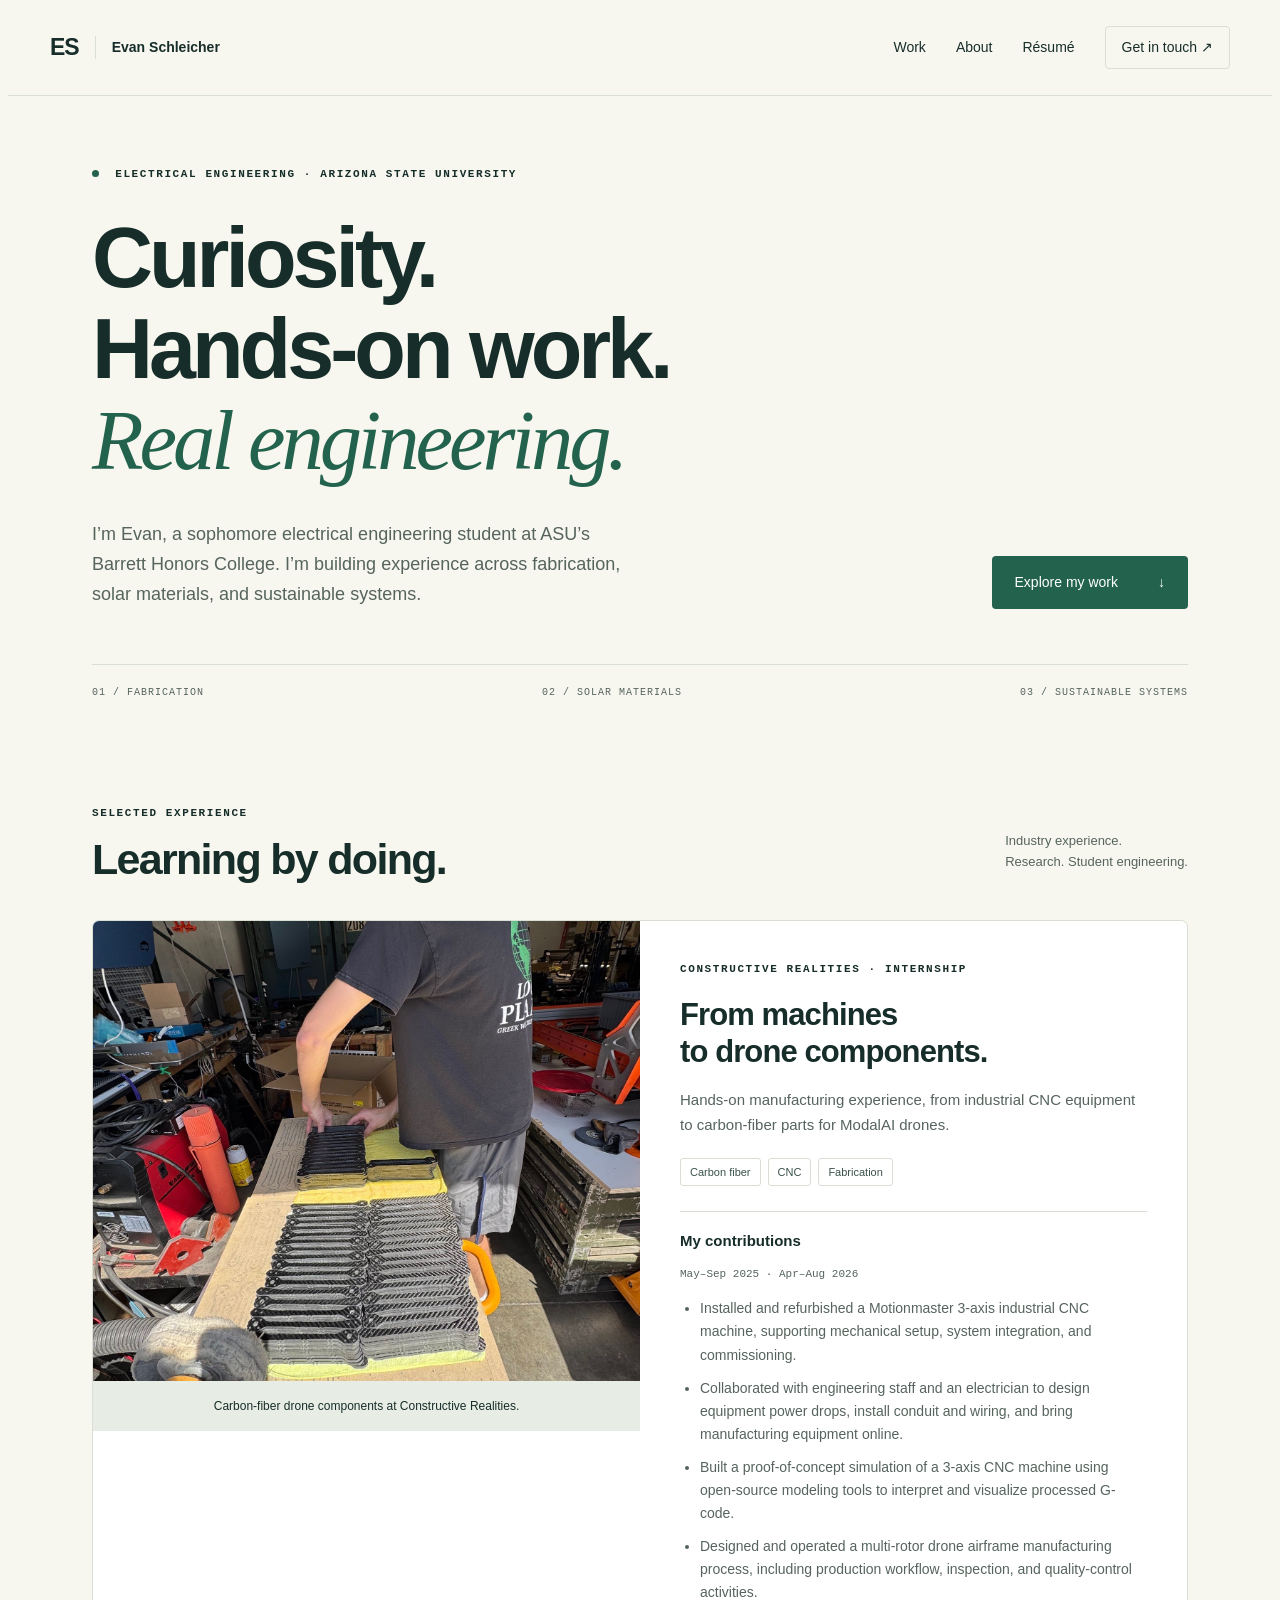
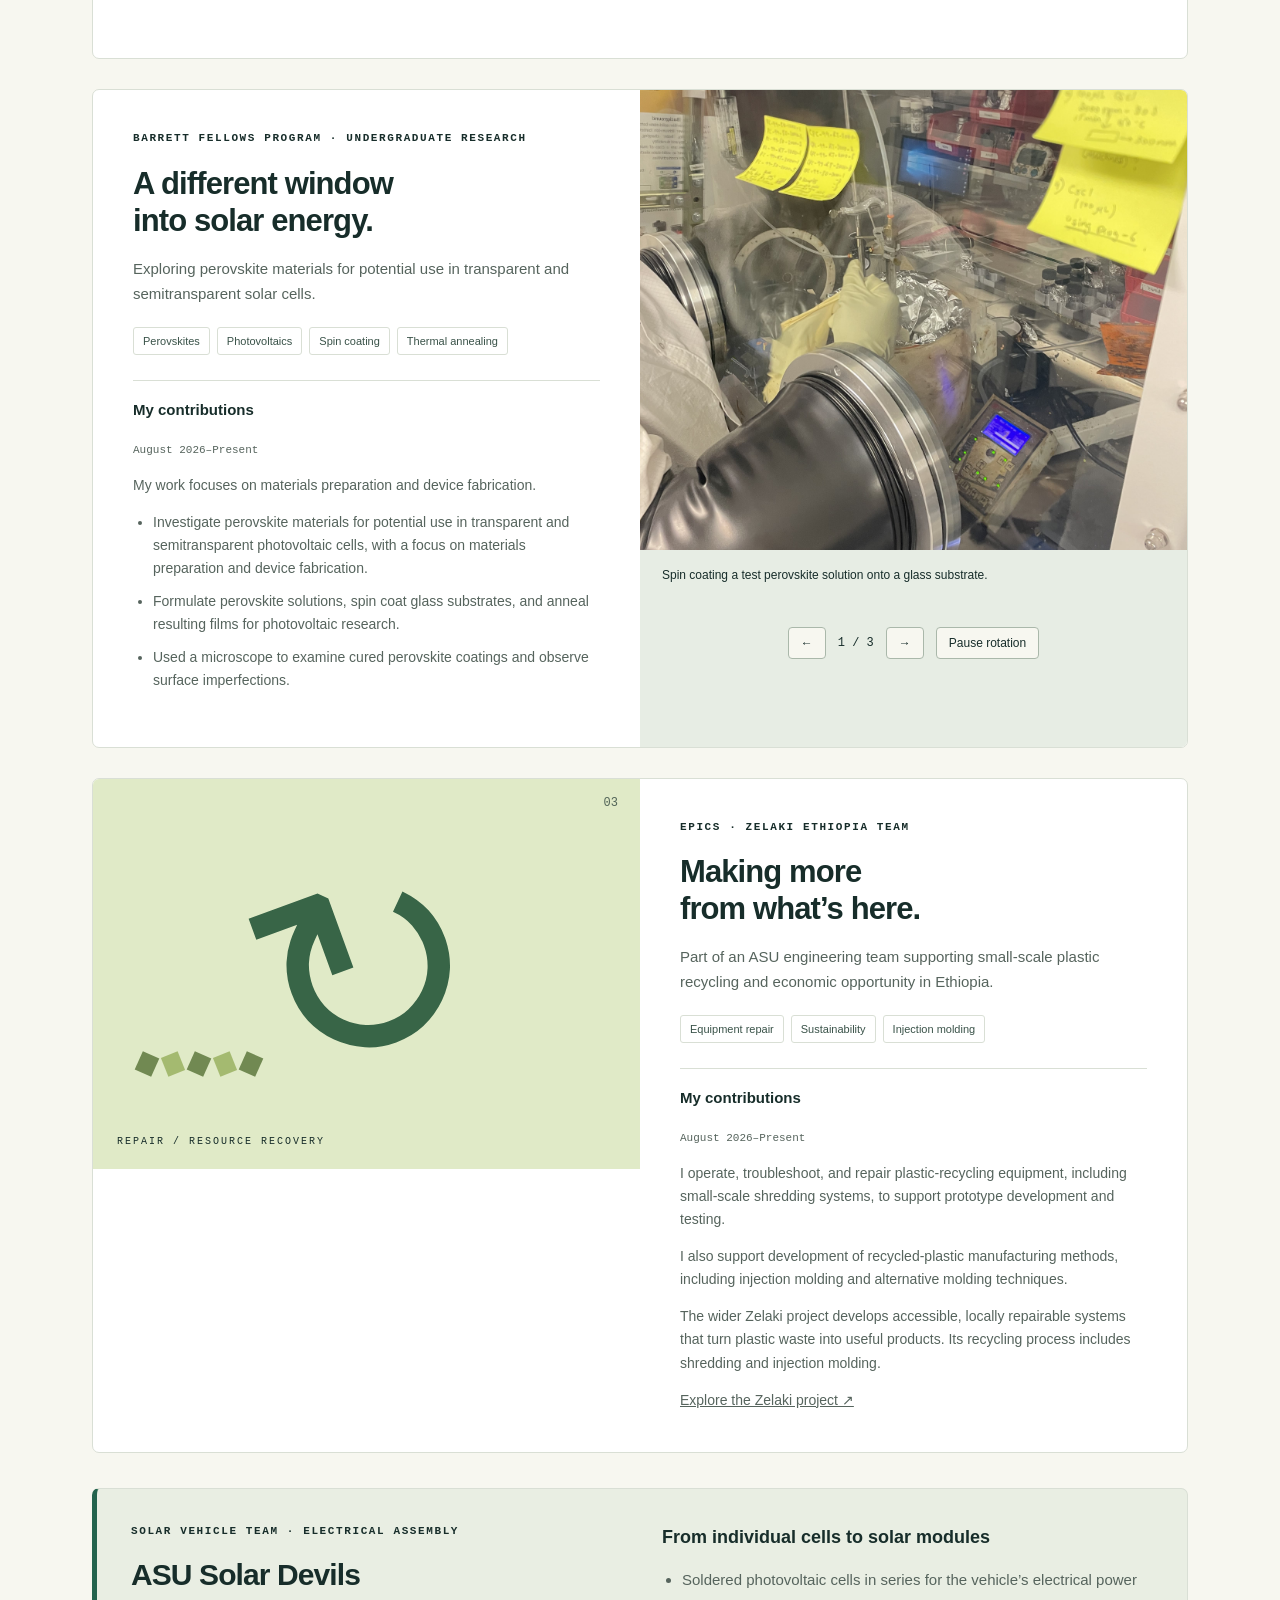
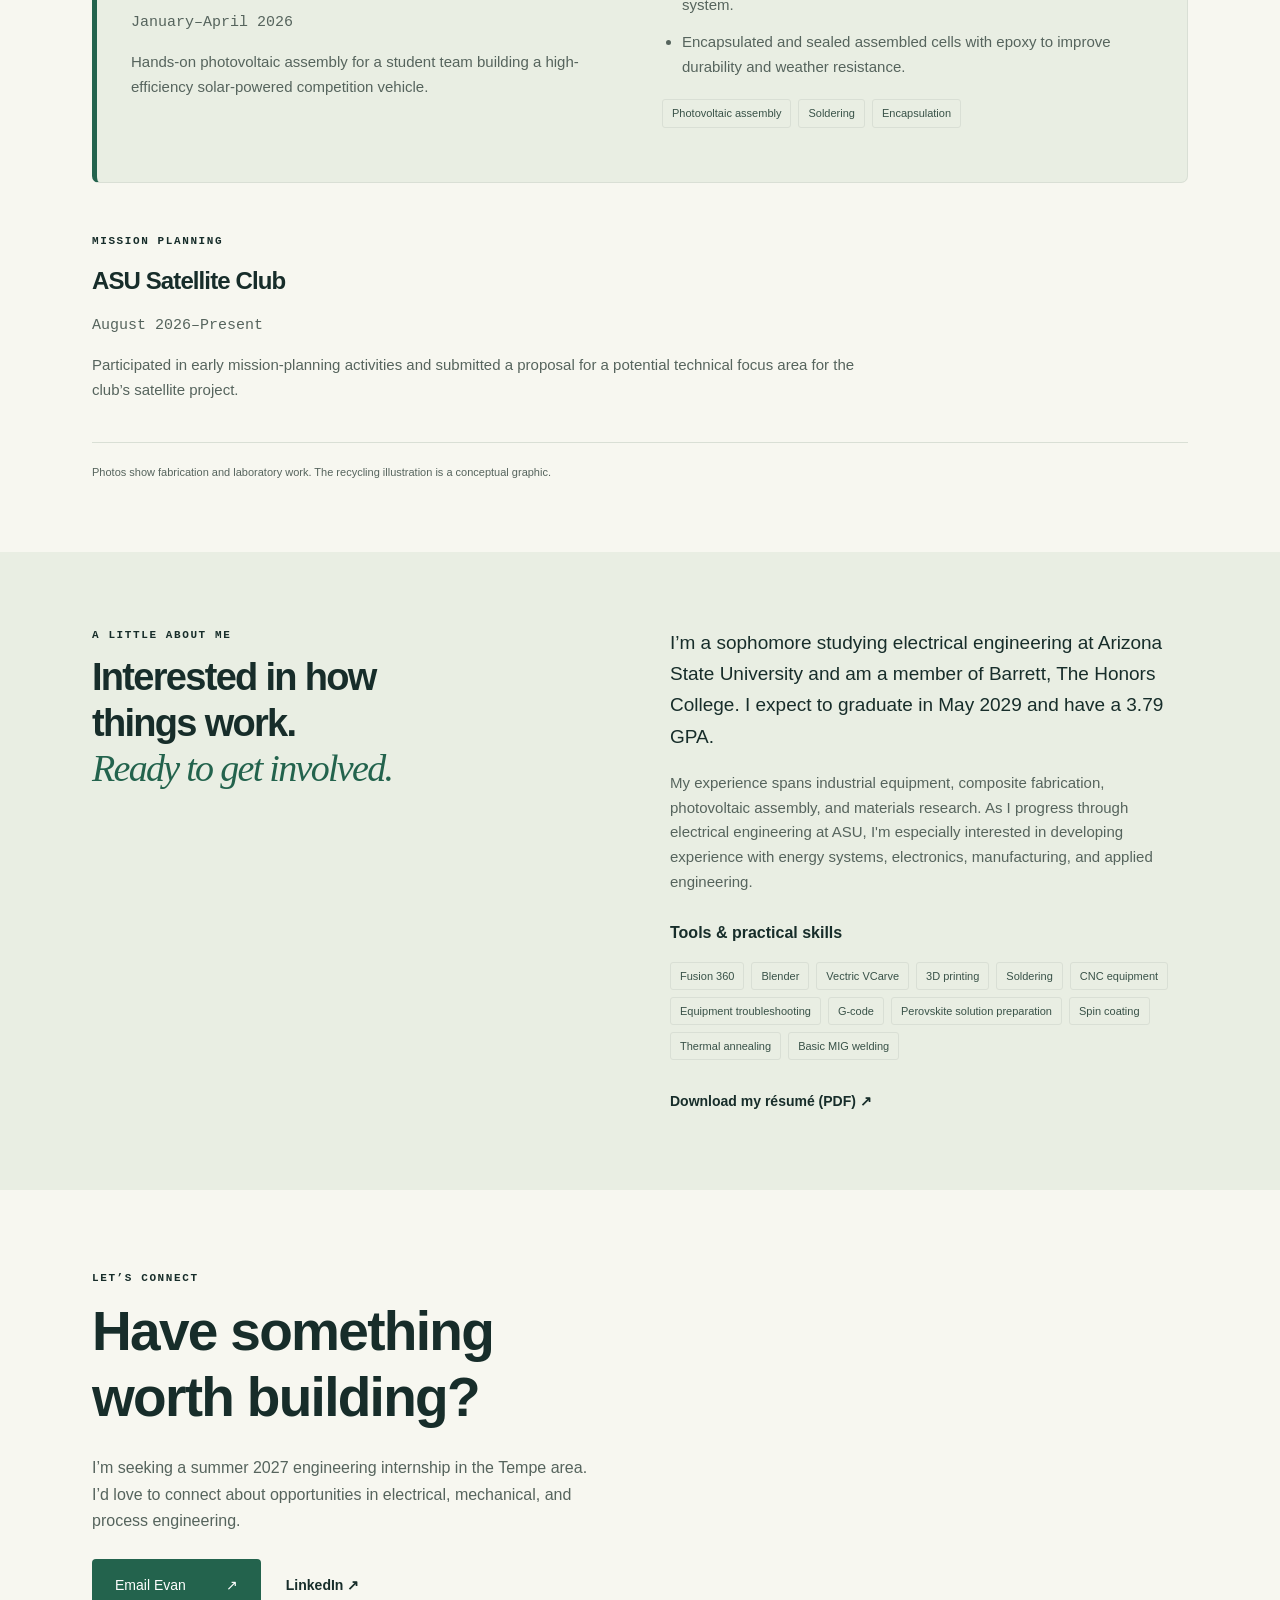
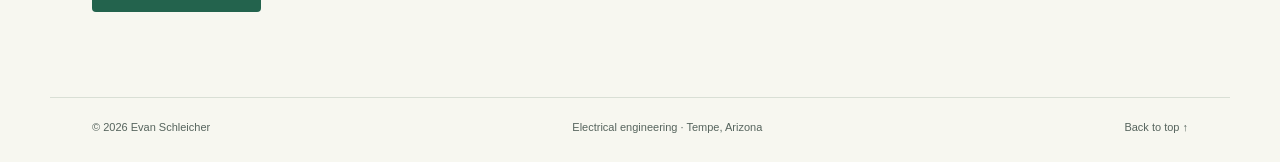
==== index.html @ 520a7092 "Rotate research photos and show project contributions" ====
<!doctype html>
<html lang="en">
<head>
<meta charset="utf-8"><meta name="viewport" content="width=device-width,initial-scale=1">
<title>Evan Schleicher | Electrical Engineering</title>
<meta name="description" content="Evan Schleicher's engineering portfolio: carbon-fiber fabrication, perovskite photovoltaics, and sustainable engineering at Arizona State University.">
<link rel="stylesheet" href="style.css?v=20261005-carousel">
</head>
<body>
<a class="skip" href="#main">Skip to content</a>
<header><a class="brand" href="#">ES<span>Evan Schleicher</span></a><nav aria-label="Main navigation"><a href="#work">Work</a><a href="#about">About</a><a href="resume.html">Résumé</a><a class="nav-contact" href="#contact">Get in touch <span aria-hidden="true">↗</span></a></nav></header>
<main id="main">
<section class="hero wrap">
<div class="eyebrow"><span class="dot"></span> ELECTRICAL ENGINEERING · ARIZONA STATE UNIVERSITY</div>
<h1>Curiosity.<br>Hands-on work.<br><em>Real engineering.</em></h1>
<div class="hero-bottom"><p>I’m Evan, a sophomore electrical engineering student at ASU’s Barrett Honors College. I’m building experience across fabrication, solar materials, and sustainable systems.</p><a class="button" href="#work">Explore my work <span aria-hidden="true">↓</span></a></div>
<div class="topics"><span>01 / FABRICATION</span><span>02 / SOLAR MATERIALS</span><span>03 / SUSTAINABLE SYSTEMS</span></div>
</section>
<section class="work wrap" id="work">
<div class="section-heading"><div><div class="eyebrow">SELECTED EXPERIENCE</div><h2>Learning by doing.</h2></div><p>Industry experience.<br>Research. Student engineering.</p></div>
<article class="project" id="fabrication">
<figure class="art research-photo"><a href="drone-fabrication.jpg" target="_blank" rel="noopener" aria-label="View full photo of carbon-fiber drone components"><img src="drone-fabrication.jpg" alt="Working with rows of carbon-fiber drone components on a workshop bench at Constructive Realities." loading="lazy" width="1536" height="2048" style="object-position:center 60%"></a><figcaption>Carbon-fiber drone components at Constructive Realities.</figcaption></figure>
<div class="project-copy"><div class="eyebrow">CONSTRUCTIVE REALITIES · INTERNSHIP</div><h3>From machines<br>to drone components.</h3><p>Hands-on manufacturing experience, from industrial CNC equipment to carbon-fiber parts for ModalAI drones.</p><div class="tags"><span>Carbon fiber</span><span>CNC</span><span>Fabrication</span></div><section class="contributions"><h4>My contributions</h4><div class="detail"><p class="dates">May–Sep 2025 · Apr–Aug 2026</p><ul><li>Installed and refurbished a Motionmaster 3-axis industrial CNC machine, supporting mechanical setup, system integration, and commissioning.</li><li>Collaborated with engineering staff and an electrician to design equipment power drops, install conduit and wiring, and bring manufacturing equipment online.</li><li>Built a proof-of-concept simulation of a 3-axis CNC machine using open-source modeling tools to interpret and visualize processed G-code.</li><li>Designed and operated a multi-rotor drone airframe manufacturing process, including production workflow, inspection, and quality-control activities.</li></ul></div></section></div>
</article>
<article class="project reverse" id="research">
<div class="photo-carousel" role="region" aria-roledescription="carousel" aria-label="Perovskite research photos"><figure class="slide"><a href="perovskite-spin-coating.png" target="_blank" rel="noopener"><img src="perovskite-spin-coating.png" alt="Spin coating perovskite solution in a laboratory glovebox." width="2832" height="3628"></a><figcaption>Spin coating a test perovskite solution onto a glass substrate.</figcaption></figure><figure class="slide" hidden><a href="perovskite-microscope.jpg" target="_blank" rel="noopener"><img src="perovskite-microscope.jpg" alt="Microscope and workstation used to examine cured perovskite." width="2832" height="3628"></a><figcaption>Using a microscope to inspect cured perovskite on a substrate.</figcaption></figure><figure class="slide" hidden><a href="perovskite-surface.jpg" target="_blank" rel="noopener"><img src="perovskite-surface.jpg" alt="Microscope display showing surface imperfections in a perovskite film." width="2832" height="3628"></a><figcaption>Surface imperfections visible on the microscope display.</figcaption></figure><div class="carousel-controls"><button type="button" data-prev aria-label="Previous photo">←</button><span class="slide-count" aria-live="off">1 / 3</span><button type="button" data-next aria-label="Next photo">→</button><button type="button" data-pause>Pause rotation</button></div></div>
<div class="project-copy"><div class="eyebrow">BARRETT FELLOWS PROGRAM · UNDERGRADUATE RESEARCH</div><h3>A different window<br>into solar energy.</h3><p>Exploring perovskite materials for potential use in transparent and semitransparent solar cells.</p><div class="tags"><span>Perovskites</span><span>Photovoltaics</span><span>Spin coating</span><span>Thermal annealing</span></div><section class="contributions"><h4>My contributions</h4><div class="detail"><p><span class="dates">August 2026–Present</span></p><p>My work focuses on materials preparation and device fabrication.</p><ul><li>Investigate perovskite materials for potential use in transparent and semitransparent photovoltaic cells, with a focus on materials preparation and device fabrication.</li><li>Formulate perovskite solutions, spin coat glass substrates, and anneal resulting films for photovoltaic research.</li><li>Used a microscope to examine cured perovskite coatings and observe surface imperfections.</li></ul></div></section></div>
</article>
<article class="project" id="epics">
<div class="art recycling" aria-hidden="true"><div class="loop">↻</div><div class="flakes"><i></i><i></i><i></i><i></i><i></i></div><span>REPAIR / RESOURCE RECOVERY</span><b>03</b></div>
<div class="project-copy"><div class="eyebrow">EPICS · ZELAKI ETHIOPIA TEAM</div><h3>Making more<br>from what’s here.</h3><p>Part of an ASU engineering team supporting small-scale plastic recycling and economic opportunity in Ethiopia.</p><div class="tags"><span>Equipment repair</span><span>Sustainability</span><span>Injection molding</span></div><section class="contributions"><h4>My contributions</h4><div class="detail"><p><span class="dates">August 2026–Present</span></p><p>I operate, troubleshoot, and repair plastic-recycling equipment, including small-scale shredding systems, to support prototype development and testing.</p><p>I also support development of recycled-plastic manufacturing methods, including injection molding and alternative molding techniques.</p><p>The wider Zelaki project develops accessible, locally repairable systems that turn plastic waste into useful products. Its recycling process includes shredding and injection molding.</p><a href="https://zelaki.asu.edu/" target="_blank" rel="noopener noreferrer">Explore the Zelaki project ↗</a></div></section></div>
</article>
<section class="solar-feature" aria-labelledby="solar-title"><div><div class="eyebrow">SOLAR VEHICLE TEAM · ELECTRICAL ASSEMBLY</div><h3 id="solar-title">ASU Solar Devils</h3><p class="dates">January–April 2026</p><p>Hands-on photovoltaic assembly for a student team building a high-efficiency solar-powered competition vehicle.</p></div><div><h4>From individual cells to solar modules</h4><ul><li>Soldered photovoltaic cells in series for the vehicle’s electrical power system.</li><li>Encapsulated and sealed assembled cells with epoxy to improve durability and weather resistance.</li></ul><div class="tags"><span>Photovoltaic assembly</span><span>Soldering</span><span>Encapsulation</span></div></div></section><div class="satellite-note"><div class="eyebrow">MISSION PLANNING</div><h3>ASU Satellite Club</h3><p class="dates">August 2026–Present</p><p>Participated in early mission-planning activities and submitted a proposal for a potential technical focus area for the club’s satellite project.</p></div>
<p class="visual-note">Photos show fabrication and laboratory work. The recycling illustration is a conceptual graphic.</p>
</section>
<section class="about" id="about"><div class="wrap about-grid"><div><div class="eyebrow">A LITTLE ABOUT ME</div><h2>Interested in how<br>things work.<br><em>Ready to get involved.</em></h2></div><div><p class="intro">I’m a sophomore studying electrical engineering at Arizona State University and am a member of Barrett, The Honors College. I expect to graduate in May 2029 and have a 3.79 GPA.</p><p>My experience spans industrial equipment, composite fabrication, photovoltaic assembly, and materials research. As I progress through electrical engineering at ASU, I'm especially interested in developing experience with energy systems, electronics, manufacturing, and applied engineering.</p><h3>Tools & practical skills</h3><div class="tags"><span>Fusion 360</span><span>Blender</span><span>Vectric VCarve</span><span>3D printing</span><span>Soldering</span><span>CNC equipment</span><span>Equipment troubleshooting</span><span>G-code</span><span>Perovskite solution preparation</span><span>Spin coating</span><span>Thermal annealing</span><span>Basic MIG welding</span></div><a class="text-link" href="Evan-Schleicher-Resume.pdf" download>Download my résumé (PDF) <span aria-hidden="true">↗</span></a></div></div></section>
<section class="contact wrap" id="contact"><div class="eyebrow">LET’S CONNECT</div><h2>Have something<br>worth building?</h2><p>I’m seeking a summer 2027 engineering internship in the Tempe area. I’d love to connect about opportunities in electrical, mechanical, and process engineering.</p><a class="button" href="mailto:eschlei1@asu.edu">Email Evan <span aria-hidden="true">↗</span></a><a class="text-link" href="https://www.linkedin.com/in/evan-schleicher" target="_blank" rel="noopener noreferrer">LinkedIn ↗</a></section>
</main><footer class="wrap"><span>© 2026 Evan Schleicher</span><span>Electrical engineering · Tempe, Arizona</span><a href="#">Back to top ↑</a></footer>
<script src="carousel.js?v=1" defer></script></body></html>
---- style.css ----
:root{--ink:#172d2a;--green:#23634d;--paper:#f7f7f0;--line:#d9dfd5;--muted:#56645d;--lime:#d5ed9d}*{box-sizing:border-box}html{scroll-behavior:smooth;scroll-padding-top:95px}body{margin:0;background:var(--paper);color:var(--ink);font-family:Arial,Helvetica,sans-serif;font-size:16px;line-height:1.65}a{color:inherit;text-decoration:none}a:hover{text-decoration:underline}a:focus-visible,summary:focus-visible{outline:3px solid #a85822;outline-offset:5px}.wrap{max-width:1180px;margin:auto;padding-left:42px;padding-right:42px}header{max-width:1264px;margin:auto;display:flex;justify-content:space-between;align-items:center;padding:26px 42px;border-bottom:1px solid var(--line)}.brand{font-size:23px;font-weight:800;letter-spacing:-1px;display:flex;align-items:center;gap:16px}.brand span{font-size:14px;letter-spacing:0;font-weight:600;border-left:1px solid var(--line);padding-left:16px}nav{display:flex;gap:30px;font-size:14px;align-items:center}.nav-contact{border:1px solid var(--line);padding:9px 16px;border-radius:4px}.eyebrow{font:11px/1.5 'Courier New',monospace;letter-spacing:1.6px;font-weight:700}.hero{padding-top:70px;padding-bottom:0}.dot{display:inline-block;width:7px;height:7px;background:var(--green);border-radius:50%;margin-right:8px}h1{font-size:clamp(48px,6.6vw,85px);line-height:1.08;letter-spacing:-4px;margin:30px 0}h1 em,h2 em{font-family:Georgia,serif;font-weight:400;color:var(--green)}.hero-bottom{display:flex;justify-content:space-between;align-items:end;gap:40px;margin-top:34px}.hero-bottom p{max-width:550px;font-size:18px;color:var(--muted);margin:0}.button{display:inline-flex;align-items:center;justify-content:space-between;gap:40px;background:var(--green);color:white;padding:15px 23px;font-size:14px;border-radius:4px;white-space:nowrap}.button:hover{background:#174b39;text-decoration:none}.topics{display:flex;justify-content:space-between;gap:20px;border-top:1px solid var(--line);margin-top:55px;padding:20px 0;font:10px/1.5 'Courier New',monospace;letter-spacing:1px;color:var(--muted)}.work{padding-top:85px}.section-heading{display:flex;justify-content:space-between;align-items:end;margin-bottom:35px}.section-heading p{font-size:13px;color:var(--muted)}h2{font-size:43px;letter-spacing:-1.7px;line-height:1.2;margin:12px 0 0}h3{font-size:31px;line-height:1.2;letter-spacing:-.9px;margin:18px 0}.project{display:grid;grid-template-columns:1fr 1fr;border:1px solid var(--line);margin-bottom:30px;background:#fff;border-radius:7px;overflow:hidden}.project-copy{padding:40px}.project-copy>p{color:var(--muted);font-size:15px}.art{position:relative;min-height:390px;overflow:hidden;display:flex;align-items:center;justify-content:center}.art>span{position:absolute;bottom:22px;left:24px;font:10px 'Courier New',monospace;letter-spacing:2px}.art>b{position:absolute;right:22px;top:17px;font:12px 'Courier New',monospace;opacity:.7}.carbon{background:repeating-linear-gradient(45deg,#203631 0,#203631 2px,#233b35 2px,#233b35 4px);color:#c6d6c7}.part{width:215px;height:215px;border:26px solid #90a493;border-radius:35px;transform:rotate(-28deg) skew(8deg,8deg);box-shadow:12px 15px 0 #102b25,20px 23px 40px #0a211a}.part:before,.part:after{content:'';position:absolute;left:67px;top:-44px;width:30px;height:252px;background:#7d9583;border:1px solid #b3c4b0}.part:after{transform:rotate(90deg)}.solar{background:#e7ede4}.layer{position:absolute;width:215px;height:215px;transform:rotate(-30deg) skew(16deg,16deg);border:1px solid #729b78;background:linear-gradient(120deg,#becfaa66,#406c6266);box-shadow:9px 12px 0 #91ac9c33}.l1{margin-top:110px}.l2{margin-top:0;background:linear-gradient(120deg,#d1acb399,#638e6f99)}.l3{margin-top:-110px;background:linear-gradient(120deg,#e6f2ca99,#a1bdab77)}.recycling{background:#e0eac7}.loop{font:270px/1 Georgia,serif;color:#386547;transform:rotate(-20deg)}.flakes{position:absolute;display:flex;gap:8px;bottom:95px;left:45px}.flakes i{display:block;width:18px;height:20px;background:#718952;transform:rotate(24deg)}.flakes i:nth-child(even){transform:rotate(-22deg);background:#a4ba70}.tags{display:flex;flex-wrap:wrap;gap:7px;margin:20px 0}.tags span{font-size:11px;border:1px solid var(--line);padding:4px 9px;border-radius:3px;color:#395248}details{border-top:1px solid var(--line);margin-top:25px}summary{padding-top:17px;font-size:13px;font-weight:600;cursor:pointer;list-style:none;display:flex;justify-content:space-between}summary::-webkit-details-marker{display:none}details[open] summary span{transform:rotate(45deg)}.detail{font-size:14px;color:var(--muted)}.detail ul{padding-left:20px}.detail li{margin:10px 0}.detail a{text-decoration:underline}.dates{font:11px/1.6 'Courier New',monospace}.reverse .art{grid-column:2;grid-row:1}.reverse .project-copy{grid-column:1;grid-row:1}.additional{display:grid;grid-template-columns:1fr 1fr;gap:45px;padding:35px 0;border-bottom:1px solid var(--line)}.additional h3{font-size:25px}.additional p{font-size:15px;color:var(--muted)}.visual-note{font-size:11px;color:var(--muted);margin:20px 0 70px}.about{background:#e9eee3;padding:75px 0}.about-grid{display:grid;grid-template-columns:1fr 1fr;gap:60px}.about h2{font-size:38px}.about p{color:var(--muted);font-size:15px}.about .intro{font-size:19px;color:var(--ink);margin-top:0}.about h3{font-size:16px;letter-spacing:0;margin-top:28px}.text-link{font-size:14px;font-weight:600;display:inline-block;margin-top:10px}.contact{padding-top:80px;padding-bottom:85px}.contact h2{font-size:55px}.contact p{max-width:500px;color:var(--muted);margin:25px 0}.contact .text-link{margin-left:25px}footer{display:flex;justify-content:space-between;gap:20px;padding-top:20px;padding-bottom:25px;border-top:1px solid var(--line);font-size:11px;color:var(--muted)}.skip{position:absolute;top:-100px;padding:10px;background:white;z-index:10}.skip:focus{top:0}.resume{max-width:850px;padding-top:45px;padding-bottom:60px}.resume h1{font-size:43px;letter-spacing:-1px}.resume h2{font-size:21px;border-bottom:1px solid var(--line);padding-bottom:8px;margin-top:32px}.resume h3{font-size:17px;letter-spacing:0;margin-bottom:3px}.resume ul{padding-left:21px}.resume li{margin-bottom:5px}.resume .date{font-size:12px;color:var(--muted)}.print-button{border:0;cursor:pointer;font-family:inherit}.resume .contact-line{font-size:14px}.resume .role{display:flex;justify-content:space-between;align-items:baseline;gap:15px}.resume p{margin:6px 0}.resume li{font-size:14px}@media(max-width:760px){header{padding:18px 22px}.brand span{display:none}nav{gap:17px;font-size:12px}.nav-contact{padding:6px 9px}.wrap{padding-left:24px;padding-right:24px}.hero{padding-top:48px}h1{letter-spacing:-2.7px}.hero-bottom{display:block}.hero-bottom p{font-size:16px}.hero-bottom .button{margin-top:25px}.topics{flex-wrap:wrap;margin-top:35px;font-size:9px}.work{padding-top:48px}.section-heading{display:block}.section-heading p{display:none}h2{font-size:34px}.project{grid-template-columns:1fr}.art{min-height:300px}.project-copy{padding:28px}.reverse .art,.reverse .project-copy{grid-column:auto;grid-row:auto}.project-copy h3{font-size:29px}.additional,.about-grid{grid-template-columns:1fr;gap:22px}.about{padding:50px 0}.about h2{font-size:33px}.contact{padding-top:55px;padding-bottom:55px}.contact h2{font-size:43px}footer{flex-wrap:wrap}.resume .role{display:block}.resume h1{font-size:37px}}@media(prefers-reduced-motion:reduce){html{scroll-behavior:auto}}@media print{header,.print-button,.back-link{display:none!important}body{background:white;color:#111}.resume{max-width:none;padding:0}.resume h1{font-size:28px;margin:0 0 8px}.resume h2{font-size:15px;margin-top:16px}.resume h3{font-size:13px;margin-top:12px}.resume p,.resume li,.resume .contact-line{font-size:10px;line-height:1.4}.resume .date{font-size:10px}.resume ul{margin:5px 0}.resume section{break-inside:avoid}@page{size:letter;margin:0.55in}}

.research-photo{margin:0;display:flex;flex-direction:column;background:#e7ede4}.research-photo a{display:block;width:100%}.research-photo img{display:block;width:100%;height:460px;object-fit:cover;object-position:center 55%}.research-photo figcaption{padding:16px 22px;font-size:12px;line-height:1.5;color:var(--ink)}@media(max-width:760px){.research-photo img{height:400px}}

.research-gallery{display:grid;grid-template-columns:1fr 1fr;gap:24px;margin:-6px 0 45px}.research-gallery figure{margin:0;background:white;border:1px solid var(--line);border-radius:7px;overflow:hidden}.research-gallery img{display:block;width:100%;height:380px;object-fit:cover;object-position:center}.research-gallery figcaption{padding:18px 22px;font-size:13px;color:var(--muted)}.research-gallery strong{color:var(--ink)}@media(max-width:760px){.research-gallery{grid-template-columns:1fr}.research-gallery img{height:360px}}

.solar-feature{display:grid;grid-template-columns:1fr 1fr;gap:40px;background:#e9eee3;border:1px solid var(--line);border-left:5px solid var(--green);border-radius:7px;padding:34px;margin:35px 0}.solar-feature h3{font-size:30px}.solar-feature h4{margin:0 0 16px;font-size:18px}.solar-feature p,.solar-feature li{font-size:15px;color:var(--muted)}.solar-feature ul{padding-left:20px}.solar-feature li{margin-bottom:12px}.satellite-note{padding:15px 0 25px;border-bottom:1px solid var(--line)}.satellite-note h3{font-size:24px}.satellite-note p{font-size:15px;color:var(--muted);max-width:800px}@media(max-width:760px){.solar-feature{grid-template-columns:1fr;gap:15px;padding:25px}}

.contributions{border-top:1px solid var(--line);margin-top:25px;padding-top:17px}.contributions h4{margin:0 0 12px;font-size:15px}.photo-carousel{background:#e7ede4;min-width:0}.reverse .photo-carousel{grid-column:2;grid-row:1}.slide{margin:0}.slide[hidden]{display:none}.slide a{display:block}.slide img{display:block;width:100%;height:460px;object-fit:cover;object-position:center 55%}.slide figcaption{padding:16px 22px;min-height:72px;font-size:12px;line-height:1.5}.carousel-controls{display:flex;justify-content:center;align-items:center;gap:12px;padding:5px 16px 18px}.carousel-controls button{background:var(--paper);border:1px solid #aab8aa;border-radius:4px;padding:8px 12px;cursor:pointer;color:var(--ink);font:12px Arial,sans-serif}.carousel-controls button:focus-visible{outline:3px solid #a85822;outline-offset:3px}.slide-count{font:12px monospace}.project .research-photo{align-self:start}.project .art.recycling{height:390px;align-self:start}@media(max-width:760px){.reverse .photo-carousel{grid-column:auto;grid-row:auto}.slide img{height:400px}}
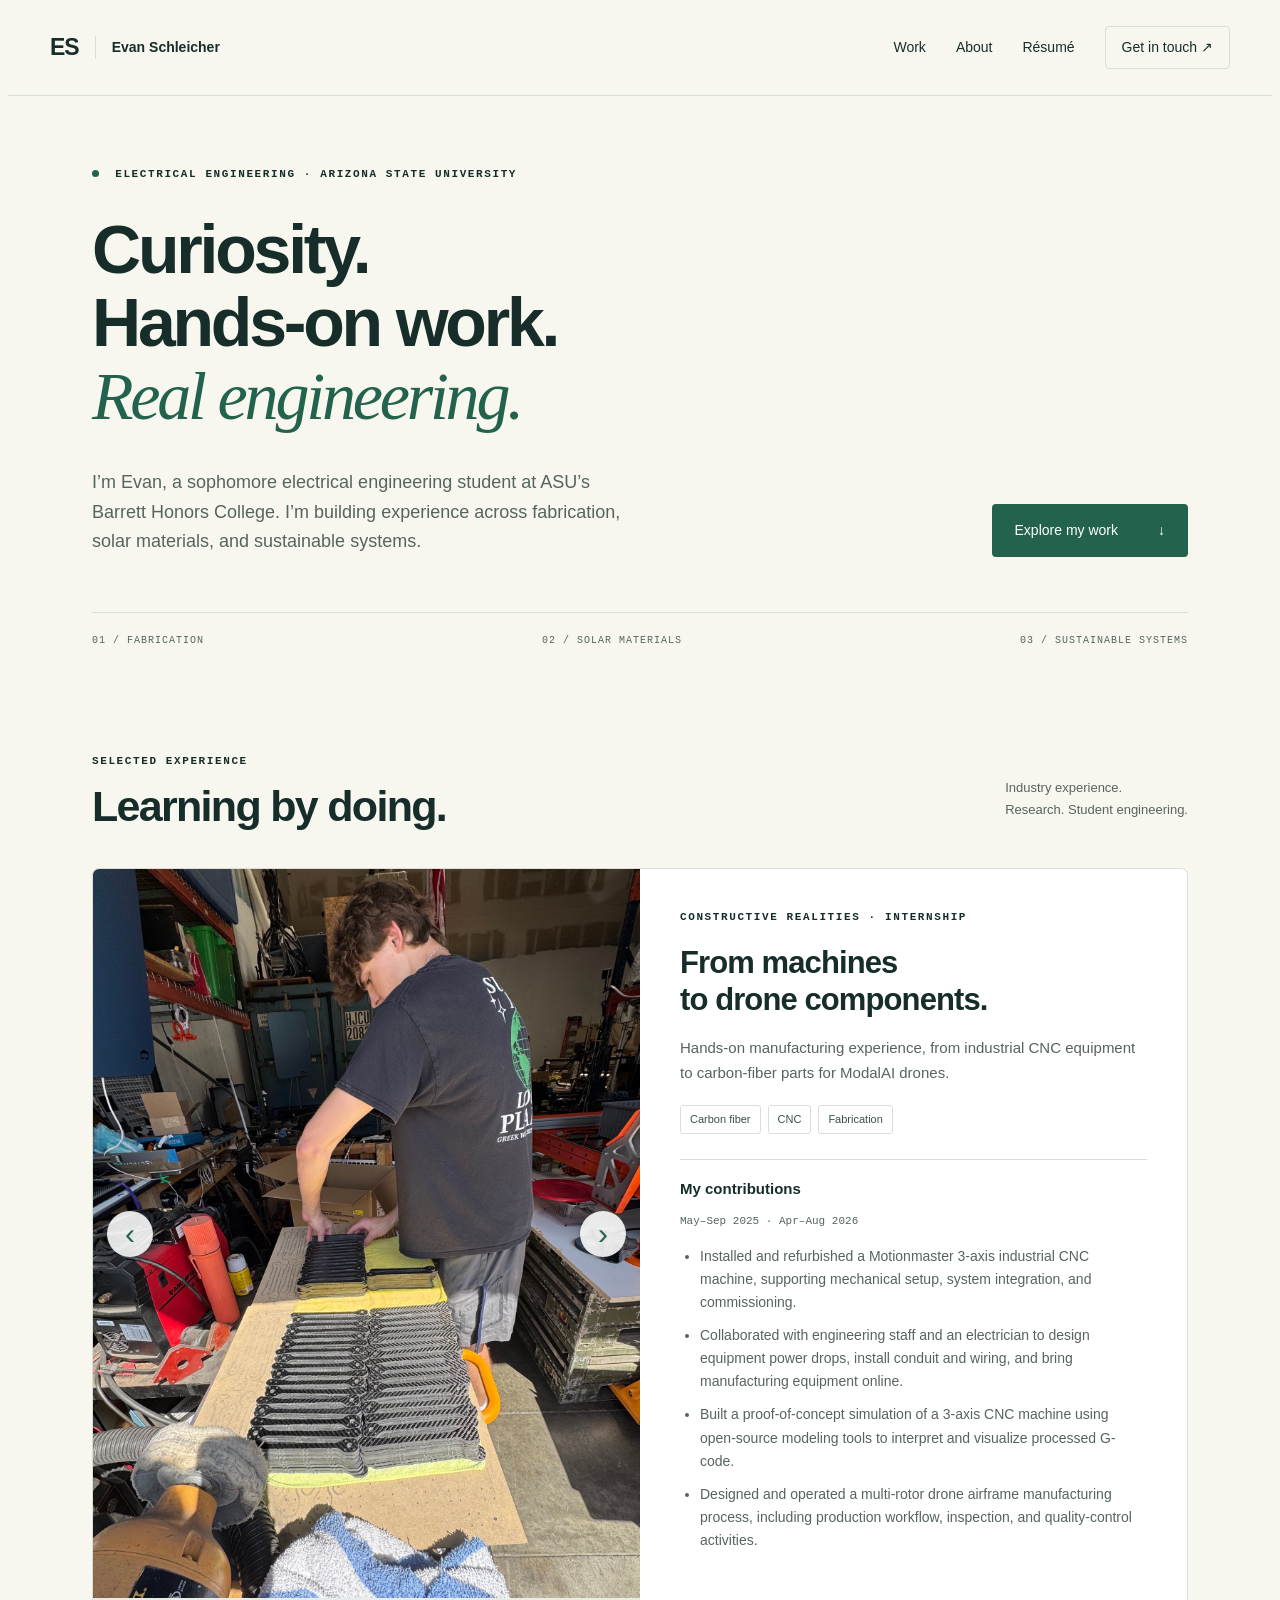
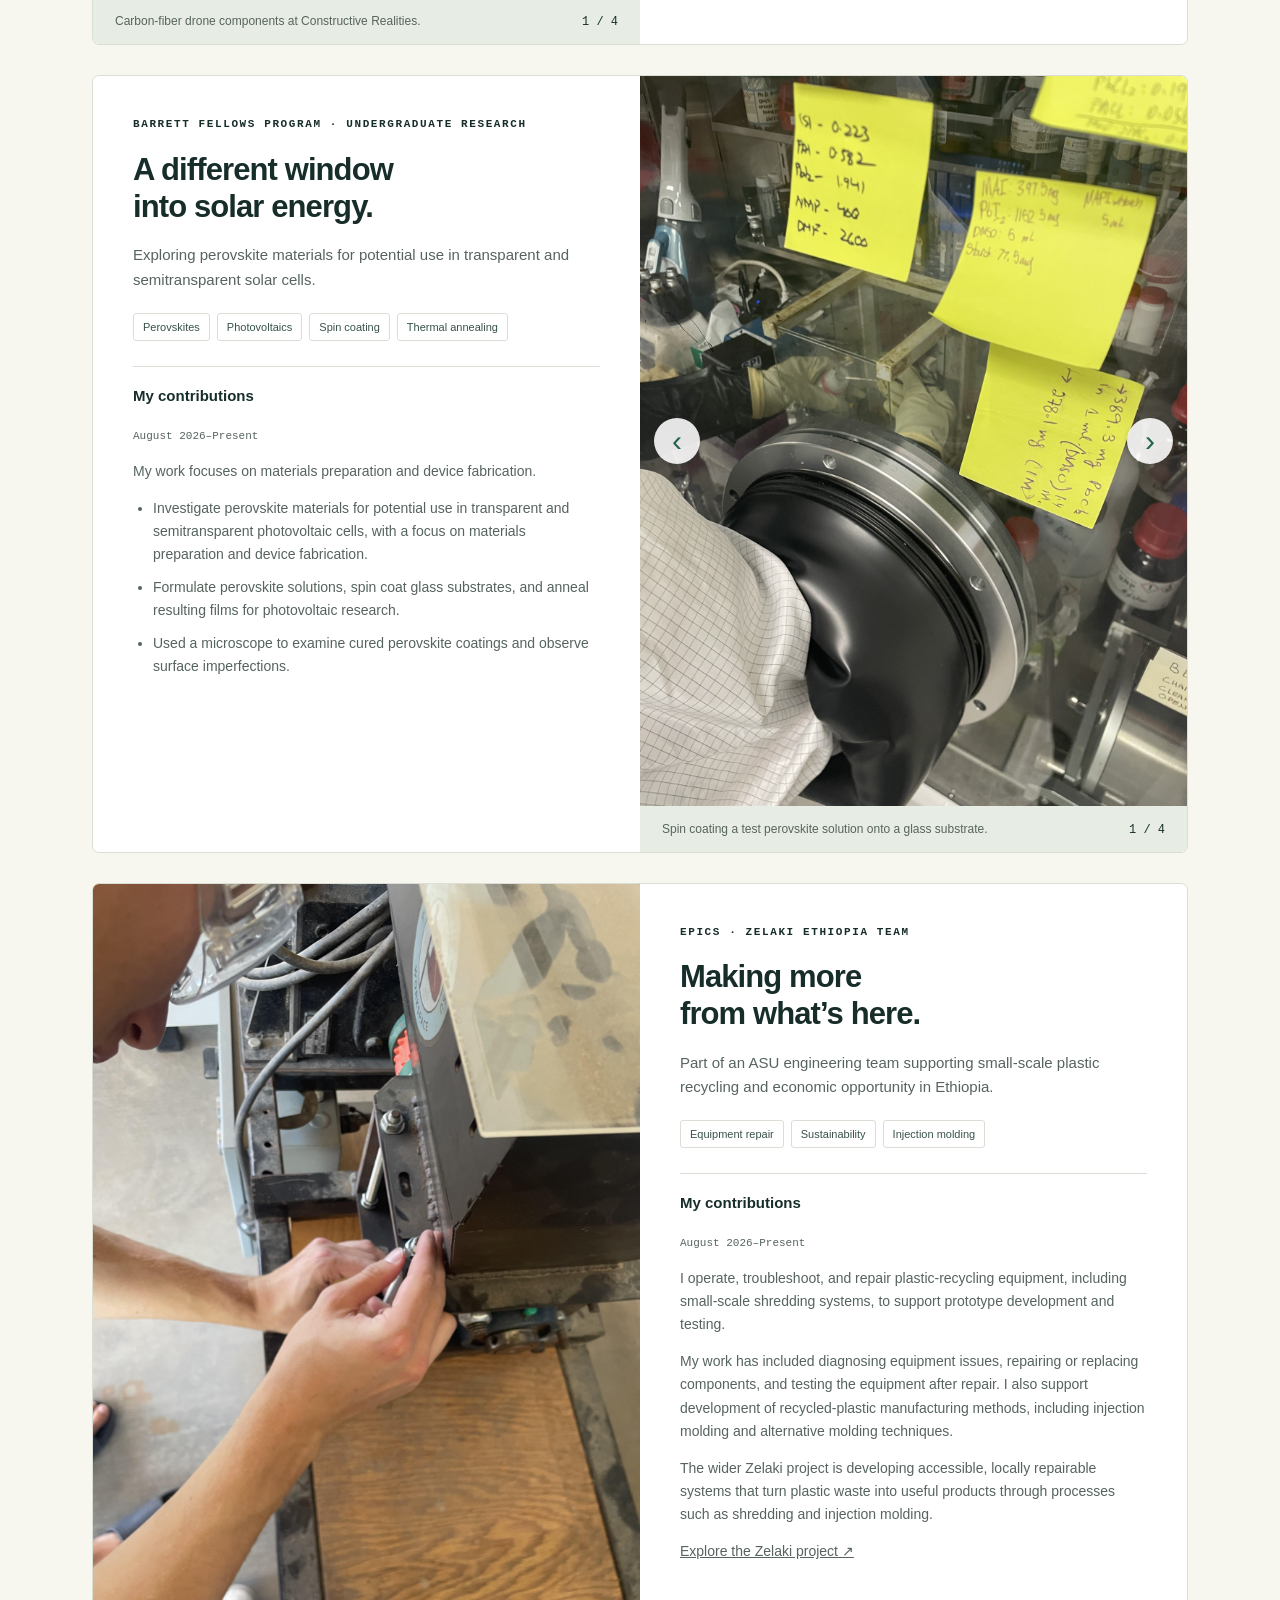
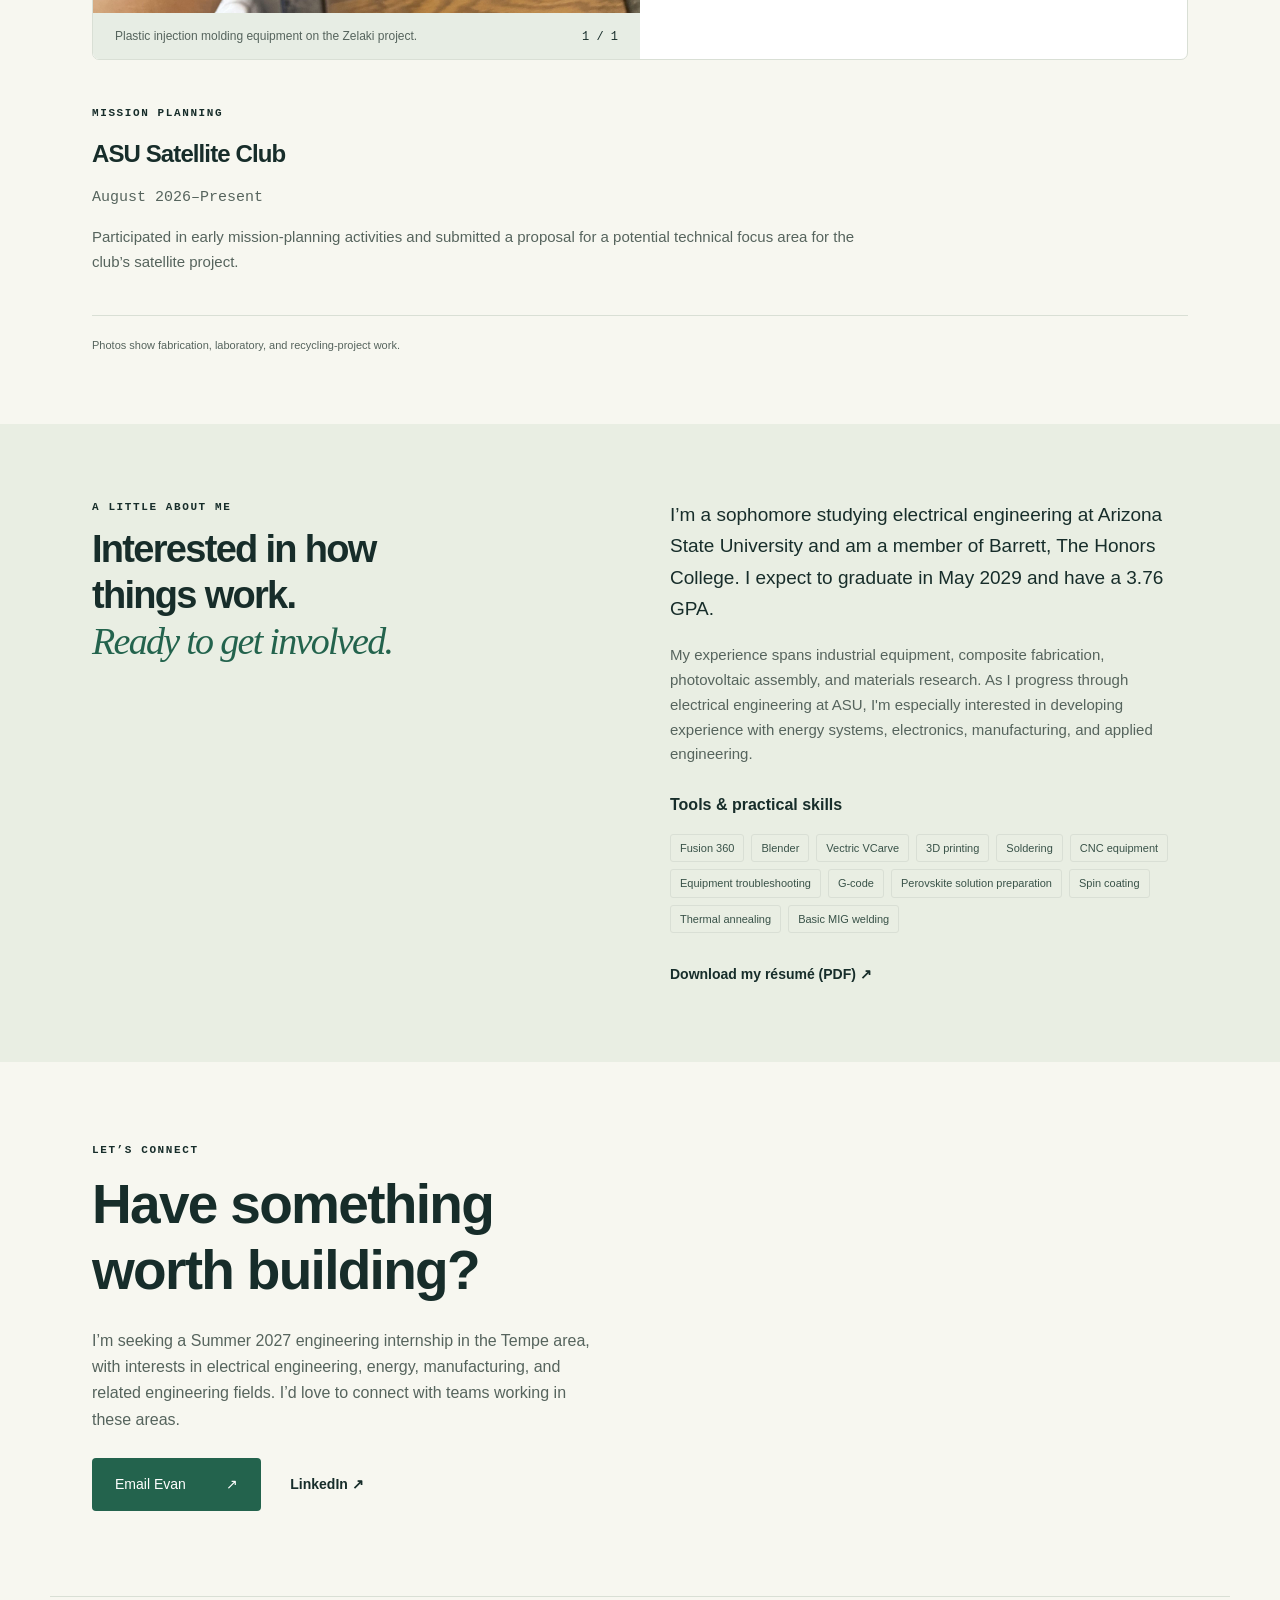
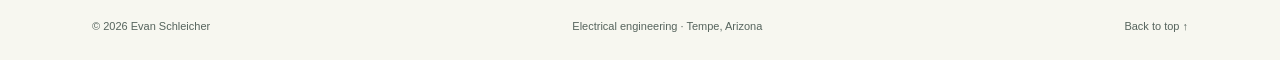
==== commit d6aec91b: "revision to site." ====
--- a/index.html
+++ b/index.html
@@ -1,39 +1,312 @@
-<!doctype html>
-<html lang="en">
-<head>
-<meta charset="utf-8"><meta name="viewport" content="width=device-width,initial-scale=1">
-<title>Evan Schleicher | Electrical Engineering</title>
-<meta name="description" content="Evan Schleicher's engineering portfolio: carbon-fiber fabrication, perovskite photovoltaics, and sustainable engineering at Arizona State University.">
-<link rel="stylesheet" href="style.css?v=20261005-carousel">
-</head>
-<body>
-<a class="skip" href="#main">Skip to content</a>
-<header><a class="brand" href="#">ES<span>Evan Schleicher</span></a><nav aria-label="Main navigation"><a href="#work">Work</a><a href="#about">About</a><a href="resume.html">Résumé</a><a class="nav-contact" href="#contact">Get in touch <span aria-hidden="true">↗</span></a></nav></header>
-<main id="main">
-<section class="hero wrap">
-<div class="eyebrow"><span class="dot"></span> ELECTRICAL ENGINEERING · ARIZONA STATE UNIVERSITY</div>
-<h1>Curiosity.<br>Hands-on work.<br><em>Real engineering.</em></h1>
-<div class="hero-bottom"><p>I’m Evan, a sophomore electrical engineering student at ASU’s Barrett Honors College. I’m building experience across fabrication, solar materials, and sustainable systems.</p><a class="button" href="#work">Explore my work <span aria-hidden="true">↓</span></a></div>
-<div class="topics"><span>01 / FABRICATION</span><span>02 / SOLAR MATERIALS</span><span>03 / SUSTAINABLE SYSTEMS</span></div>
-</section>
-<section class="work wrap" id="work">
-<div class="section-heading"><div><div class="eyebrow">SELECTED EXPERIENCE</div><h2>Learning by doing.</h2></div><p>Industry experience.<br>Research. Student engineering.</p></div>
-<article class="project" id="fabrication">
-<figure class="art research-photo"><a href="drone-fabrication.jpg" target="_blank" rel="noopener" aria-label="View full photo of carbon-fiber drone components"><img src="drone-fabrication.jpg" alt="Working with rows of carbon-fiber drone components on a workshop bench at Constructive Realities." loading="lazy" width="1536" height="2048" style="object-position:center 60%"></a><figcaption>Carbon-fiber drone components at Constructive Realities.</figcaption></figure>
-<div class="project-copy"><div class="eyebrow">CONSTRUCTIVE REALITIES · INTERNSHIP</div><h3>From machines<br>to drone components.</h3><p>Hands-on manufacturing experience, from industrial CNC equipment to carbon-fiber parts for ModalAI drones.</p><div class="tags"><span>Carbon fiber</span><span>CNC</span><span>Fabrication</span></div><section class="contributions"><h4>My contributions</h4><div class="detail"><p class="dates">May–Sep 2025 · Apr–Aug 2026</p><ul><li>Installed and refurbished a Motionmaster 3-axis industrial CNC machine, supporting mechanical setup, system integration, and commissioning.</li><li>Collaborated with engineering staff and an electrician to design equipment power drops, install conduit and wiring, and bring manufacturing equipment online.</li><li>Built a proof-of-concept simulation of a 3-axis CNC machine using open-source modeling tools to interpret and visualize processed G-code.</li><li>Designed and operated a multi-rotor drone airframe manufacturing process, including production workflow, inspection, and quality-control activities.</li></ul></div></section></div>
-</article>
-<article class="project reverse" id="research">
-<div class="photo-carousel" role="region" aria-roledescription="carousel" aria-label="Perovskite research photos"><figure class="slide"><a href="perovskite-spin-coating.png" target="_blank" rel="noopener"><img src="perovskite-spin-coating.png" alt="Spin coating perovskite solution in a laboratory glovebox." width="2832" height="3628"></a><figcaption>Spin coating a test perovskite solution onto a glass substrate.</figcaption></figure><figure class="slide" hidden><a href="perovskite-microscope.jpg" target="_blank" rel="noopener"><img src="perovskite-microscope.jpg" alt="Microscope and workstation used to examine cured perovskite." width="2832" height="3628"></a><figcaption>Using a microscope to inspect cured perovskite on a substrate.</figcaption></figure><figure class="slide" hidden><a href="perovskite-surface.jpg" target="_blank" rel="noopener"><img src="perovskite-surface.jpg" alt="Microscope display showing surface imperfections in a perovskite film." width="2832" height="3628"></a><figcaption>Surface imperfections visible on the microscope display.</figcaption></figure><div class="carousel-controls"><button type="button" data-prev aria-label="Previous photo">←</button><span class="slide-count" aria-live="off">1 / 3</span><button type="button" data-next aria-label="Next photo">→</button><button type="button" data-pause>Pause rotation</button></div></div>
-<div class="project-copy"><div class="eyebrow">BARRETT FELLOWS PROGRAM · UNDERGRADUATE RESEARCH</div><h3>A different window<br>into solar energy.</h3><p>Exploring perovskite materials for potential use in transparent and semitransparent solar cells.</p><div class="tags"><span>Perovskites</span><span>Photovoltaics</span><span>Spin coating</span><span>Thermal annealing</span></div><section class="contributions"><h4>My contributions</h4><div class="detail"><p><span class="dates">August 2026–Present</span></p><p>My work focuses on materials preparation and device fabrication.</p><ul><li>Investigate perovskite materials for potential use in transparent and semitransparent photovoltaic cells, with a focus on materials preparation and device fabrication.</li><li>Formulate perovskite solutions, spin coat glass substrates, and anneal resulting films for photovoltaic research.</li><li>Used a microscope to examine cured perovskite coatings and observe surface imperfections.</li></ul></div></section></div>
-</article>
-<article class="project" id="epics">
-<div class="art recycling" aria-hidden="true"><div class="loop">↻</div><div class="flakes"><i></i><i></i><i></i><i></i><i></i></div><span>REPAIR / RESOURCE RECOVERY</span><b>03</b></div>
-<div class="project-copy"><div class="eyebrow">EPICS · ZELAKI ETHIOPIA TEAM</div><h3>Making more<br>from what’s here.</h3><p>Part of an ASU engineering team supporting small-scale plastic recycling and economic opportunity in Ethiopia.</p><div class="tags"><span>Equipment repair</span><span>Sustainability</span><span>Injection molding</span></div><section class="contributions"><h4>My contributions</h4><div class="detail"><p><span class="dates">August 2026–Present</span></p><p>I operate, troubleshoot, and repair plastic-recycling equipment, including small-scale shredding systems, to support prototype development and testing.</p><p>I also support development of recycled-plastic manufacturing methods, including injection molding and alternative molding techniques.</p><p>The wider Zelaki project develops accessible, locally repairable systems that turn plastic waste into useful products. Its recycling process includes shredding and injection molding.</p><a href="https://zelaki.asu.edu/" target="_blank" rel="noopener noreferrer">Explore the Zelaki project ↗</a></div></section></div>
-</article>
-<section class="solar-feature" aria-labelledby="solar-title"><div><div class="eyebrow">SOLAR VEHICLE TEAM · ELECTRICAL ASSEMBLY</div><h3 id="solar-title">ASU Solar Devils</h3><p class="dates">January–April 2026</p><p>Hands-on photovoltaic assembly for a student team building a high-efficiency solar-powered competition vehicle.</p></div><div><h4>From individual cells to solar modules</h4><ul><li>Soldered photovoltaic cells in series for the vehicle’s electrical power system.</li><li>Encapsulated and sealed assembled cells with epoxy to improve durability and weather resistance.</li></ul><div class="tags"><span>Photovoltaic assembly</span><span>Soldering</span><span>Encapsulation</span></div></div></section><div class="satellite-note"><div class="eyebrow">MISSION PLANNING</div><h3>ASU Satellite Club</h3><p class="dates">August 2026–Present</p><p>Participated in early mission-planning activities and submitted a proposal for a potential technical focus area for the club’s satellite project.</p></div>
-<p class="visual-note">Photos show fabrication and laboratory work. The recycling illustration is a conceptual graphic.</p>
-</section>
-<section class="about" id="about"><div class="wrap about-grid"><div><div class="eyebrow">A LITTLE ABOUT ME</div><h2>Interested in how<br>things work.<br><em>Ready to get involved.</em></h2></div><div><p class="intro">I’m a sophomore studying electrical engineering at Arizona State University and am a member of Barrett, The Honors College. I expect to graduate in May 2029 and have a 3.79 GPA.</p><p>My experience spans industrial equipment, composite fabrication, photovoltaic assembly, and materials research. As I progress through electrical engineering at ASU, I'm especially interested in developing experience with energy systems, electronics, manufacturing, and applied engineering.</p><h3>Tools & practical skills</h3><div class="tags"><span>Fusion 360</span><span>Blender</span><span>Vectric VCarve</span><span>3D printing</span><span>Soldering</span><span>CNC equipment</span><span>Equipment troubleshooting</span><span>G-code</span><span>Perovskite solution preparation</span><span>Spin coating</span><span>Thermal annealing</span><span>Basic MIG welding</span></div><a class="text-link" href="Evan-Schleicher-Resume.pdf" download>Download my résumé (PDF) <span aria-hidden="true">↗</span></a></div></div></section>
-<section class="contact wrap" id="contact"><div class="eyebrow">LET’S CONNECT</div><h2>Have something<br>worth building?</h2><p>I’m seeking a summer 2027 engineering internship in the Tempe area. I’d love to connect about opportunities in electrical, mechanical, and process engineering.</p><a class="button" href="mailto:eschlei1@asu.edu">Email Evan <span aria-hidden="true">↗</span></a><a class="text-link" href="https://www.linkedin.com/in/evan-schleicher" target="_blank" rel="noopener noreferrer">LinkedIn ↗</a></section>
-</main><footer class="wrap"><span>© 2026 Evan Schleicher</span><span>Electrical engineering · Tempe, Arizona</span><a href="#">Back to top ↑</a></footer>
-<script src="carousel.js?v=1" defer></script></body></html>
+<!doctype html>
+<html lang="en">
+<head>
+  <meta charset="utf-8">
+  <meta name="viewport" content="width=device-width,initial-scale=1">
+  <title>Evan Schleicher | Electrical Engineering</title>
+  <meta name="description" content="Evan Schleicher's engineering portfolio: carbon-fiber fabrication, perovskite photovoltaics, and sustainable engineering at Arizona State University.">
+  <link rel="stylesheet" href="style.css">
+</head>
+<body>
+  <a class="skip" href="#main">Skip to content</a>
+
+  <header>
+    <a class="brand" href="#">ES<span>Evan Schleicher</span></a>
+    <nav aria-label="Main navigation">
+      <a href="#work">Work</a>
+      <a href="#about">About</a>
+      <a href="resume.html">Résumé</a>
+      <a class="nav-contact" href="#contact">Get in touch <span aria-hidden="true">↗</span></a>
+    </nav>
+  </header>
+
+  <main id="main">
+    <section class="hero wrap">
+      <div class="eyebrow"><span class="dot"></span> ELECTRICAL ENGINEERING · ARIZONA STATE UNIVERSITY</div>
+      <h1>Curiosity.<br>Hands-on work.<br><em>Real engineering.</em></h1>
+      <div class="hero-bottom">
+        <p>I’m Evan, a sophomore electrical engineering student at ASU’s Barrett Honors College. I’m building experience across fabrication, solar materials, and sustainable systems.</p>
+        <a class="button" href="#work">Explore my work <span aria-hidden="true">↓</span></a>
+      </div>
+      <div class="topics">
+        <span>01 / FABRICATION</span>
+        <span>02 / SOLAR MATERIALS</span>
+        <span>03 / SUSTAINABLE SYSTEMS</span>
+      </div>
+    </section>
+
+    <section class="work wrap" id="work">
+      <div class="section-heading">
+        <div>
+          <div class="eyebrow">SELECTED EXPERIENCE</div>
+          <h2>Learning by doing.</h2>
+        </div>
+        <p>Industry experience.<br>Research. Student engineering.</p>
+      </div>
+
+      <article class="project" id="fabrication">
+        <div class="photo-carousel" role="region" aria-roledescription="carousel" aria-label="Fabrication photos">
+          <div class="slides">
+            <figure class="slide" data-caption="Carbon-fiber drone components at Constructive Realities.">
+              <a href="drone-fabrication.jpg">
+                <img
+                  src="drone-fabrication.jpg"
+                  alt="Working with rows of carbon-fiber drone components on a workshop bench at Constructive Realities."
+                  loading="lazy"
+                  width="1536"
+                  height="2048"
+                >
+              </a>
+            </figure>
+            <figure class="slide" hidden data-caption="Industrial CNC equipment at the Constructive Realities workshop.">
+              <a href="drone-fabrication-machine-01.png">
+                <img
+                  src="drone-fabrication-machine-01.png"
+                  alt="Industrial CNC machine in the Constructive Realities workshop."
+                  loading="lazy"
+                  width="1244"
+                  height="1244"
+                >
+              </a>
+            </figure>
+            <figure class="slide" hidden data-caption="Fabrication equipment used for drone component production.">
+              <a href="drone-fabrication-machine-02.png">
+                <img
+                  src="drone-fabrication-machine-02.png"
+                  alt="Fabrication machine used for drone component production at Constructive Realities."
+                  loading="lazy"
+                  width="1460"
+                  height="1697"
+                >
+              </a>
+            </figure>
+            <figure class="slide" hidden data-caption="Carbon-fiber multi-rotor drone airframe built at Constructive Realities.">
+              <a href="airframe.png">
+                <img
+                  src="airframe.png"
+                  alt="Carbon-fiber multi-rotor drone airframe manufactured at Constructive Realities."
+                  loading="lazy"
+                  width="1089"
+                  height="1089"
+                >
+              </a>
+            </figure>
+            <button type="button" class="chevron" data-prev aria-label="Previous photo">‹</button>
+            <button type="button" class="chevron" data-next aria-label="Next photo">›</button>
+          </div>
+          <div class="carousel-caption">
+            <span class="caption-text">Carbon-fiber drone components at Constructive Realities.</span>
+            <span class="slide-count" aria-live="off">1 / 4</span>
+          </div>
+        </div>
+        <div class="project-copy">
+          <div class="eyebrow">CONSTRUCTIVE REALITIES · INTERNSHIP</div>
+          <h3>From machines<br>to drone components.</h3>
+          <p>Hands-on manufacturing experience, from industrial CNC equipment to carbon-fiber parts for ModalAI drones.</p>
+          <div class="tags">
+            <span>Carbon fiber</span>
+            <span>CNC</span>
+            <span>Fabrication</span>
+          </div>
+          <section class="contributions">
+            <h4>My contributions</h4>
+            <div class="detail">
+              <p class="dates">May–Sep 2025 · Apr–Aug 2026</p>
+              <ul>
+                <li>Installed and refurbished a Motionmaster 3-axis industrial CNC machine, supporting mechanical setup, system integration, and commissioning.</li>
+                <li>Collaborated with engineering staff and an electrician to design equipment power drops, install conduit and wiring, and bring manufacturing equipment online.</li>
+                <li>Built a proof-of-concept simulation of a 3-axis CNC machine using open-source modeling tools to interpret and visualize processed G-code.</li>
+                <li>Designed and operated a multi-rotor drone airframe manufacturing process, including production workflow, inspection, and quality-control activities.</li>
+              </ul>
+            </div>
+          </section>
+        </div>
+      </article>
+
+      <article class="project reverse" id="research">
+        <div class="photo-carousel" role="region" aria-roledescription="carousel" aria-label="Perovskite research photos">
+          <div class="slides">
+            <figure class="slide" data-caption="Spin coating a test perovskite solution onto a glass substrate.">
+              <a href="perovskite-spin-coating.jpg">
+                <img
+                  src="perovskite-spin-coating.jpg"
+                  alt="Spin coating perovskite solution in a laboratory glovebox."
+                  width="3024"
+                  height="4032"
+                >
+              </a>
+            </figure>
+            <figure class="slide" hidden data-caption="Centrifuge used to prepare perovskite precursor solutions.">
+              <a href="perovskite-centerfuge.jpg">
+                <img
+                  src="perovskite-centerfuge.jpg"
+                  alt="Centrifuge used in perovskite materials preparation."
+                  loading="lazy"
+                  width="3024"
+                  height="4032"
+                >
+              </a>
+            </figure>
+            <figure class="slide" hidden data-caption="Using a microscope to inspect cured perovskite on a substrate.">
+              <a href="perovskite-microscope.jpg">
+                <img
+                  src="perovskite-microscope.jpg"
+                  alt="Microscope and workstation used to examine cured perovskite."
+                  width="2832"
+                  height="3628"
+                >
+              </a>
+            </figure>
+            <figure class="slide" hidden data-caption="Surface imperfections visible on the microscope display.">
+              <a href="perovskite-surface.jpg">
+                <img
+                  src="perovskite-surface.jpg"
+                  alt="Microscope display showing surface imperfections in a perovskite film."
+                  width="2832"
+                  height="3628"
+                >
+              </a>
+            </figure>
+            <button type="button" class="chevron" data-prev aria-label="Previous photo">‹</button>
+            <button type="button" class="chevron" data-next aria-label="Next photo">›</button>
+          </div>
+          <div class="carousel-caption">
+            <span class="caption-text">Spin coating a test perovskite solution onto a glass substrate.</span>
+            <span class="slide-count" aria-live="off">1 / 4</span>
+          </div>
+        </div>
+        <div class="project-copy">
+          <div class="eyebrow">BARRETT FELLOWS PROGRAM · UNDERGRADUATE RESEARCH</div>
+          <h3>A different window<br>into solar energy.</h3>
+          <p>Exploring perovskite materials for potential use in transparent and semitransparent solar cells.</p>
+          <div class="tags">
+            <span>Perovskites</span>
+            <span>Photovoltaics</span>
+            <span>Spin coating</span>
+            <span>Thermal annealing</span>
+          </div>
+          <section class="contributions">
+            <h4>My contributions</h4>
+            <div class="detail">
+              <p><span class="dates">August 2026–Present</span></p>
+              <p>My work focuses on materials preparation and device fabrication.</p>
+              <ul>
+                <li>Investigate perovskite materials for potential use in transparent and semitransparent photovoltaic cells, with a focus on materials preparation and device fabrication.</li>
+                <li>Formulate perovskite solutions, spin coat glass substrates, and anneal resulting films for photovoltaic research.</li>
+                <li>Used a microscope to examine cured perovskite coatings and observe surface imperfections.</li>
+              </ul>
+            </div>
+          </section>
+        </div>
+      </article>
+
+      <article class="project" id="epics">
+        <div class="photo-carousel" role="region" aria-roledescription="carousel" aria-label="Zelaki recycling equipment photos">
+          <div class="slides">
+            <figure class="slide" data-caption="Plastic injection molding equipment on the Zelaki project.">
+              <a href="epics-plastic-injection.jpg">
+                <img
+                  src="epics-plastic-injection.jpg"
+                  alt="Plastic injection molding equipment used for recycled-plastic manufacturing."
+                  loading="lazy"
+                  width="3024"
+                  height="4032"
+                >
+              </a>
+            </figure>
+            <button type="button" class="chevron" data-prev aria-label="Previous photo">‹</button>
+            <button type="button" class="chevron" data-next aria-label="Next photo">›</button>
+          </div>
+          <div class="carousel-caption">
+            <span class="caption-text">Plastic injection molding equipment on the Zelaki project.</span>
+            <span class="slide-count" aria-live="off">1 / 1</span>
+          </div>
+        </div>
+        <div class="project-copy">
+          <div class="eyebrow">EPICS · ZELAKI ETHIOPIA TEAM</div>
+          <h3>Making more<br>from what’s here.</h3>
+          <p>Part of an ASU engineering team supporting small-scale plastic recycling and economic opportunity in Ethiopia.</p>
+          <div class="tags">
+            <span>Equipment repair</span>
+            <span>Sustainability</span>
+            <span>Injection molding</span>
+          </div>
+          <section class="contributions">
+            <h4>My contributions</h4>
+            <div class="detail">
+              <p><span class="dates">August 2026–Present</span></p>
+              <p>I operate, troubleshoot, and repair plastic-recycling equipment, including small-scale shredding systems, to support prototype development and testing.</p>
+              <p>My work has included diagnosing equipment issues, repairing or replacing components, and testing the equipment after repair. I also support development of recycled-plastic manufacturing methods, including injection molding and alternative molding techniques.</p>
+              <p>The wider Zelaki project is developing accessible, locally repairable systems that turn plastic waste into useful products through processes such as shredding and injection molding.</p>
+              <a href="https://zelaki.asu.edu/" target="_blank" rel="noopener noreferrer">Explore the Zelaki project ↗</a>
+            </div>
+          </section>
+        </div>
+      </article>
+
+      <div class="satellite-note">
+        <div class="eyebrow">MISSION PLANNING</div>
+        <h3>ASU Satellite Club</h3>
+        <p class="dates">August 2026–Present</p>
+        <p>Participated in early mission-planning activities and submitted a proposal for a potential technical focus area for the club’s satellite project.</p>
+      </div>
+
+      <p class="visual-note">Photos show fabrication, laboratory, and recycling-project work.</p>
+    </section>
+
+    <section class="about" id="about">
+      <div class="wrap about-grid">
+        <div>
+          <div class="eyebrow">A LITTLE ABOUT ME</div>
+          <h2>Interested in how<br>things work.<br><em>Ready to get involved.</em></h2>
+        </div>
+        <div>
+          <p class="intro">I’m a sophomore studying electrical engineering at Arizona State University and am a member of Barrett, The Honors College. I expect to graduate in May 2029 and have a 3.76 GPA.</p>
+          <p>My experience spans industrial equipment, composite fabrication, photovoltaic assembly, and materials research. As I progress through electrical engineering at ASU, I'm especially interested in developing experience with energy systems, electronics, manufacturing, and applied engineering.</p>
+          <h3>Tools &amp; practical skills</h3>
+          <div class="tags">
+            <span>Fusion 360</span>
+            <span>Blender</span>
+            <span>Vectric VCarve</span>
+            <span>3D printing</span>
+            <span>Soldering</span>
+            <span>CNC equipment</span>
+            <span>Equipment troubleshooting</span>
+            <span>G-code</span>
+            <span>Perovskite solution preparation</span>
+            <span>Spin coating</span>
+            <span>Thermal annealing</span>
+            <span>Basic MIG welding</span>
+          </div>
+          <a class="text-link" href="Evan-Schleicher-Resume.pdf" download>Download my résumé (PDF) <span aria-hidden="true">↗</span></a>
+        </div>
+      </div>
+    </section>
+
+    <section class="contact wrap" id="contact">
+      <div class="eyebrow">LET’S CONNECT</div>
+      <h2>Have something<br>worth building?</h2>
+      <p>I’m seeking a Summer 2027 engineering internship in the Tempe area, with interests in electrical engineering, energy, manufacturing, and related engineering fields. I’d love to connect with teams working in these areas.</p>
+      <a class="button" href="mailto:eschlei1@asu.edu">Email Evan <span aria-hidden="true">↗</span></a>
+      <a class="text-link" href="https://www.linkedin.com/in/evan-schleicher" target="_blank" rel="noopener noreferrer">LinkedIn ↗</a>
+    </section>
+  </main>
+
+  <div class="lightbox" id="lightbox" hidden>
+    <div class="lightbox-backdrop" data-close></div>
+    <figure class="lightbox-content">
+      <img src="" alt="">
+      <figcaption></figcaption>
+      <button type="button" class="lightbox-close" data-close aria-label="Close image viewer">✕</button>
+    </figure>
+  </div>
+
+  <footer class="wrap">
+    <span>© 2026 Evan Schleicher</span>
+    <span>Electrical engineering · Tempe, Arizona</span>
+    <a href="#">Back to top ↑</a>
+  </footer>
+
+  <script src="carousel.js" defer></script>
+</body>
+</html>
--- a/style.css
+++ b/style.css
@@ -1,9 +1,26 @@
-:root{--ink:#172d2a;--green:#23634d;--paper:#f7f7f0;--line:#d9dfd5;--muted:#56645d;--lime:#d5ed9d}*{box-sizing:border-box}html{scroll-behavior:smooth;scroll-padding-top:95px}body{margin:0;background:var(--paper);color:var(--ink);font-family:Arial,Helvetica,sans-serif;font-size:16px;line-height:1.65}a{color:inherit;text-decoration:none}a:hover{text-decoration:underline}a:focus-visible,summary:focus-visible{outline:3px solid #a85822;outline-offset:5px}.wrap{max-width:1180px;margin:auto;padding-left:42px;padding-right:42px}header{max-width:1264px;margin:auto;display:flex;justify-content:space-between;align-items:center;padding:26px 42px;border-bottom:1px solid var(--line)}.brand{font-size:23px;font-weight:800;letter-spacing:-1px;display:flex;align-items:center;gap:16px}.brand span{font-size:14px;letter-spacing:0;font-weight:600;border-left:1px solid var(--line);padding-left:16px}nav{display:flex;gap:30px;font-size:14px;align-items:center}.nav-contact{border:1px solid var(--line);padding:9px 16px;border-radius:4px}.eyebrow{font:11px/1.5 'Courier New',monospace;letter-spacing:1.6px;font-weight:700}.hero{padding-top:70px;padding-bottom:0}.dot{display:inline-block;width:7px;height:7px;background:var(--green);border-radius:50%;margin-right:8px}h1{font-size:clamp(48px,6.6vw,85px);line-height:1.08;letter-spacing:-4px;margin:30px 0}h1 em,h2 em{font-family:Georgia,serif;font-weight:400;color:var(--green)}.hero-bottom{display:flex;justify-content:space-between;align-items:end;gap:40px;margin-top:34px}.hero-bottom p{max-width:550px;font-size:18px;color:var(--muted);margin:0}.button{display:inline-flex;align-items:center;justify-content:space-between;gap:40px;background:var(--green);color:white;padding:15px 23px;font-size:14px;border-radius:4px;white-space:nowrap}.button:hover{background:#174b39;text-decoration:none}.topics{display:flex;justify-content:space-between;gap:20px;border-top:1px solid var(--line);margin-top:55px;padding:20px 0;font:10px/1.5 'Courier New',monospace;letter-spacing:1px;color:var(--muted)}.work{padding-top:85px}.section-heading{display:flex;justify-content:space-between;align-items:end;margin-bottom:35px}.section-heading p{font-size:13px;color:var(--muted)}h2{font-size:43px;letter-spacing:-1.7px;line-height:1.2;margin:12px 0 0}h3{font-size:31px;line-height:1.2;letter-spacing:-.9px;margin:18px 0}.project{display:grid;grid-template-columns:1fr 1fr;border:1px solid var(--line);margin-bottom:30px;background:#fff;border-radius:7px;overflow:hidden}.project-copy{padding:40px}.project-copy>p{color:var(--muted);font-size:15px}.art{position:relative;min-height:390px;overflow:hidden;display:flex;align-items:center;justify-content:center}.art>span{position:absolute;bottom:22px;left:24px;font:10px 'Courier New',monospace;letter-spacing:2px}.art>b{position:absolute;right:22px;top:17px;font:12px 'Courier New',monospace;opacity:.7}.carbon{background:repeating-linear-gradient(45deg,#203631 0,#203631 2px,#233b35 2px,#233b35 4px);color:#c6d6c7}.part{width:215px;height:215px;border:26px solid #90a493;border-radius:35px;transform:rotate(-28deg) skew(8deg,8deg);box-shadow:12px 15px 0 #102b25,20px 23px 40px #0a211a}.part:before,.part:after{content:'';position:absolute;left:67px;top:-44px;width:30px;height:252px;background:#7d9583;border:1px solid #b3c4b0}.part:after{transform:rotate(90deg)}.solar{background:#e7ede4}.layer{position:absolute;width:215px;height:215px;transform:rotate(-30deg) skew(16deg,16deg);border:1px solid #729b78;background:linear-gradient(120deg,#becfaa66,#406c6266);box-shadow:9px 12px 0 #91ac9c33}.l1{margin-top:110px}.l2{margin-top:0;background:linear-gradient(120deg,#d1acb399,#638e6f99)}.l3{margin-top:-110px;background:linear-gradient(120deg,#e6f2ca99,#a1bdab77)}.recycling{background:#e0eac7}.loop{font:270px/1 Georgia,serif;color:#386547;transform:rotate(-20deg)}.flakes{position:absolute;display:flex;gap:8px;bottom:95px;left:45px}.flakes i{display:block;width:18px;height:20px;background:#718952;transform:rotate(24deg)}.flakes i:nth-child(even){transform:rotate(-22deg);background:#a4ba70}.tags{display:flex;flex-wrap:wrap;gap:7px;margin:20px 0}.tags span{font-size:11px;border:1px solid var(--line);padding:4px 9px;border-radius:3px;color:#395248}details{border-top:1px solid var(--line);margin-top:25px}summary{padding-top:17px;font-size:13px;font-weight:600;cursor:pointer;list-style:none;display:flex;justify-content:space-between}summary::-webkit-details-marker{display:none}details[open] summary span{transform:rotate(45deg)}.detail{font-size:14px;color:var(--muted)}.detail ul{padding-left:20px}.detail li{margin:10px 0}.detail a{text-decoration:underline}.dates{font:11px/1.6 'Courier New',monospace}.reverse .art{grid-column:2;grid-row:1}.reverse .project-copy{grid-column:1;grid-row:1}.additional{display:grid;grid-template-columns:1fr 1fr;gap:45px;padding:35px 0;border-bottom:1px solid var(--line)}.additional h3{font-size:25px}.additional p{font-size:15px;color:var(--muted)}.visual-note{font-size:11px;color:var(--muted);margin:20px 0 70px}.about{background:#e9eee3;padding:75px 0}.about-grid{display:grid;grid-template-columns:1fr 1fr;gap:60px}.about h2{font-size:38px}.about p{color:var(--muted);font-size:15px}.about .intro{font-size:19px;color:var(--ink);margin-top:0}.about h3{font-size:16px;letter-spacing:0;margin-top:28px}.text-link{font-size:14px;font-weight:600;display:inline-block;margin-top:10px}.contact{padding-top:80px;padding-bottom:85px}.contact h2{font-size:55px}.contact p{max-width:500px;color:var(--muted);margin:25px 0}.contact .text-link{margin-left:25px}footer{display:flex;justify-content:space-between;gap:20px;padding-top:20px;padding-bottom:25px;border-top:1px solid var(--line);font-size:11px;color:var(--muted)}.skip{position:absolute;top:-100px;padding:10px;background:white;z-index:10}.skip:focus{top:0}.resume{max-width:850px;padding-top:45px;padding-bottom:60px}.resume h1{font-size:43px;letter-spacing:-1px}.resume h2{font-size:21px;border-bottom:1px solid var(--line);padding-bottom:8px;margin-top:32px}.resume h3{font-size:17px;letter-spacing:0;margin-bottom:3px}.resume ul{padding-left:21px}.resume li{margin-bottom:5px}.resume .date{font-size:12px;color:var(--muted)}.print-button{border:0;cursor:pointer;font-family:inherit}.resume .contact-line{font-size:14px}.resume .role{display:flex;justify-content:space-between;align-items:baseline;gap:15px}.resume p{margin:6px 0}.resume li{font-size:14px}@media(max-width:760px){header{padding:18px 22px}.brand span{display:none}nav{gap:17px;font-size:12px}.nav-contact{padding:6px 9px}.wrap{padding-left:24px;padding-right:24px}.hero{padding-top:48px}h1{letter-spacing:-2.7px}.hero-bottom{display:block}.hero-bottom p{font-size:16px}.hero-bottom .button{margin-top:25px}.topics{flex-wrap:wrap;margin-top:35px;font-size:9px}.work{padding-top:48px}.section-heading{display:block}.section-heading p{display:none}h2{font-size:34px}.project{grid-template-columns:1fr}.art{min-height:300px}.project-copy{padding:28px}.reverse .art,.reverse .project-copy{grid-column:auto;grid-row:auto}.project-copy h3{font-size:29px}.additional,.about-grid{grid-template-columns:1fr;gap:22px}.about{padding:50px 0}.about h2{font-size:33px}.contact{padding-top:55px;padding-bottom:55px}.contact h2{font-size:43px}footer{flex-wrap:wrap}.resume .role{display:block}.resume h1{font-size:37px}}@media(prefers-reduced-motion:reduce){html{scroll-behavior:auto}}@media print{header,.print-button,.back-link{display:none!important}body{background:white;color:#111}.resume{max-width:none;padding:0}.resume h1{font-size:28px;margin:0 0 8px}.resume h2{font-size:15px;margin-top:16px}.resume h3{font-size:13px;margin-top:12px}.resume p,.resume li,.resume .contact-line{font-size:10px;line-height:1.4}.resume .date{font-size:10px}.resume ul{margin:5px 0}.resume section{break-inside:avoid}@page{size:letter;margin:0.55in}}
+:root{--ink:#172d2a;--green:#23634d;--paper:#f7f7f0;--line:#d9dfd5;--muted:#56645d;--lime:#d5ed9d}*{box-sizing:border-box}html{scroll-behavior:smooth;scroll-padding-top:95px}body{margin:0;background:var(--paper);color:var(--ink);font-family:Arial,Helvetica,sans-serif;font-size:16px;line-height:1.65}a{color:inherit;text-decoration:none}a:hover{text-decoration:underline}a:focus-visible,summary:focus-visible{outline:3px solid #a85822;outline-offset:5px}.wrap{max-width:1180px;margin:auto;padding-left:42px;padding-right:42px}header{max-width:1264px;margin:auto;display:flex;justify-content:space-between;align-items:center;padding:26px 42px;border-bottom:1px solid var(--line)}.brand{font-size:23px;font-weight:800;letter-spacing:-1px;display:flex;align-items:center;gap:16px}.brand span{font-size:14px;letter-spacing:0;font-weight:600;border-left:1px solid var(--line);padding-left:16px}nav{display:flex;gap:30px;font-size:14px;align-items:center}.nav-contact{border:1px solid var(--line);padding:9px 16px;border-radius:4px}.eyebrow{font:11px/1.5 'Courier New',monospace;letter-spacing:1.6px;font-weight:700}.hero{padding-top:70px;padding-bottom:0}.dot{display:inline-block;width:7px;height:7px;background:var(--green);border-radius:50%;margin-right:8px}h1{font-size:clamp(42px,5.4vw,68px);line-height:1.08;letter-spacing:-3.2px;margin:30px 0}h1 em,h2 em{font-family:Georgia,serif;font-weight:400;color:var(--green)}.hero-bottom{display:flex;justify-content:space-between;align-items:end;gap:40px;margin-top:34px}.hero-bottom p{max-width:550px;font-size:18px;color:var(--muted);margin:0}.button{display:inline-flex;align-items:center;justify-content:space-between;gap:40px;background:var(--green);color:white;padding:15px 23px;font-size:14px;border-radius:4px;white-space:nowrap}.button:hover{background:#174b39;text-decoration:none}.topics{display:flex;justify-content:space-between;gap:20px;border-top:1px solid var(--line);margin-top:55px;padding:20px 0;font:10px/1.5 'Courier New',monospace;letter-spacing:1px;color:var(--muted)}.work{padding-top:85px}.section-heading{display:flex;justify-content:space-between;align-items:end;margin-bottom:35px}.section-heading p{font-size:13px;color:var(--muted)}h2{font-size:43px;letter-spacing:-1.7px;line-height:1.2;margin:12px 0 0}h3{font-size:31px;line-height:1.2;letter-spacing:-.9px;margin:18px 0}.project{display:grid;grid-template-columns:1fr 1fr;border:1px solid var(--line);margin-bottom:30px;background:#fff;border-radius:7px;overflow:hidden}.project-copy{padding:40px}.project-copy>p{color:var(--muted);font-size:15px}.art{position:relative;min-height:390px;overflow:hidden;display:flex;align-items:center;justify-content:center}.art>span{position:absolute;bottom:22px;left:24px;font:10px 'Courier New',monospace;letter-spacing:2px}.art>b{position:absolute;right:22px;top:17px;font:12px 'Courier New',monospace;opacity:.7}.carbon{background:repeating-linear-gradient(45deg,#203631 0,#203631 2px,#233b35 2px,#233b35 4px);color:#c6d6c7}.part{width:215px;height:215px;border:26px solid #90a493;border-radius:35px;transform:rotate(-28deg) skew(8deg,8deg);box-shadow:12px 15px 0 #102b25,20px 23px 40px #0a211a}.part:before,.part:after{content:'';position:absolute;left:67px;top:-44px;width:30px;height:252px;background:#7d9583;border:1px solid #b3c4b0}.part:after{transform:rotate(90deg)}.solar{background:#e7ede4}.layer{position:absolute;width:215px;height:215px;transform:rotate(-30deg) skew(16deg,16deg);border:1px solid #729b78;background:linear-gradient(120deg,#becfaa66,#406c6266);box-shadow:9px 12px 0 #91ac9c33}.l1{margin-top:110px}.l2{margin-top:0;background:linear-gradient(120deg,#d1acb399,#638e6f99)}.l3{margin-top:-110px;background:linear-gradient(120deg,#e6f2ca99,#a1bdab77)}.recycling{background:#e0eac7}.loop{font:270px/1 Georgia,serif;color:#386547;transform:rotate(-20deg)}.flakes{position:absolute;display:flex;gap:8px;bottom:95px;left:45px}.flakes i{display:block;width:18px;height:20px;background:#718952;transform:rotate(24deg)}.flakes i:nth-child(even){transform:rotate(-22deg);background:#a4ba70}.tags{display:flex;flex-wrap:wrap;gap:7px;margin:20px 0}.tags span{font-size:11px;border:1px solid var(--line);padding:4px 9px;border-radius:3px;color:#395248}details{border-top:1px solid var(--line);margin-top:25px}summary{padding-top:17px;font-size:13px;font-weight:600;cursor:pointer;list-style:none;display:flex;justify-content:space-between}summary::-webkit-details-marker{display:none}details[open] summary span{transform:rotate(45deg)}.detail{font-size:14px;color:var(--muted)}.detail ul{padding-left:20px}.detail li{margin:10px 0}.detail a{text-decoration:underline}.dates{font:11px/1.6 'Courier New',monospace}.reverse .art{grid-column:2;grid-row:1}.reverse .project-copy{grid-column:1;grid-row:1}.additional{display:grid;grid-template-columns:1fr 1fr;gap:45px;padding:35px 0;border-bottom:1px solid var(--line)}.additional h3{font-size:25px}.additional p{font-size:15px;color:var(--muted)}.visual-note{font-size:11px;color:var(--muted);margin:20px 0 70px}.about{background:#e9eee3;padding:75px 0}.about-grid{display:grid;grid-template-columns:1fr 1fr;gap:60px}.about h2{font-size:38px}.about p{color:var(--muted);font-size:15px}.about .intro{font-size:19px;color:var(--ink);margin-top:0}.about h3{font-size:16px;letter-spacing:0;margin-top:28px}.text-link{font-size:14px;font-weight:600;display:inline-block;margin-top:10px}.contact{padding-top:80px;padding-bottom:85px}.contact h2{font-size:55px}.contact p{max-width:500px;color:var(--muted);margin:25px 0}.contact .text-link{margin-left:25px}footer{display:flex;justify-content:space-between;gap:20px;padding-top:20px;padding-bottom:25px;border-top:1px solid var(--line);font-size:11px;color:var(--muted)}.skip{position:absolute;top:-100px;padding:10px;background:white;z-index:10}.skip:focus{top:0}.resume{max-width:850px;padding-top:45px;padding-bottom:60px}.resume h1{font-size:43px;letter-spacing:-1px}.resume h2{font-size:21px;border-bottom:1px solid var(--line);padding-bottom:8px;margin-top:32px}.resume h3{font-size:17px;letter-spacing:0;margin-bottom:3px}.resume ul{padding-left:21px}.resume li{margin-bottom:5px}.resume .date{font-size:12px;color:var(--muted)}.print-button{border:0;cursor:pointer;font-family:inherit}.resume .contact-line{font-size:14px}.resume .role{display:flex;justify-content:space-between;align-items:baseline;gap:15px}.resume p{margin:6px 0}.resume li{font-size:14px}@media(max-width:760px){header{padding:18px 22px}.brand span{display:none}nav{gap:17px;font-size:12px}.nav-contact{padding:6px 9px}.wrap{padding-left:24px;padding-right:24px}.hero{padding-top:48px}h1{letter-spacing:-2.7px}.hero-bottom{display:block}.hero-bottom p{font-size:16px}.hero-bottom .button{margin-top:25px}.topics{flex-wrap:wrap;margin-top:35px;font-size:9px}.work{padding-top:48px}.section-heading{display:block}.section-heading p{display:none}h2{font-size:34px}.project{grid-template-columns:1fr}.art{min-height:300px}.project-copy{padding:28px}.reverse .art,.reverse .project-copy{grid-column:auto;grid-row:auto}.project-copy h3{font-size:29px}.additional,.about-grid{grid-template-columns:1fr;gap:22px}.about{padding:50px 0}.about h2{font-size:33px}.contact{padding-top:55px;padding-bottom:55px}.contact h2{font-size:43px}footer{flex-wrap:wrap}.resume .role{display:block}.resume h1{font-size:37px}}@media(prefers-reduced-motion:reduce){html{scroll-behavior:auto}}@media print{header,.print-button,.back-link{display:none!important}body{background:white;color:#111}.resume{max-width:none;padding:0}.resume h1{font-size:28px;margin:0 0 8px}.resume h2{font-size:15px;margin-top:16px}.resume h3{font-size:13px;margin-top:12px}.resume p,.resume li,.resume .contact-line{font-size:10px;line-height:1.4}.resume .date{font-size:10px}.resume ul{margin:5px 0}.resume section{break-inside:avoid}@page{size:letter;margin:0.55in}}
 
-.research-photo{margin:0;display:flex;flex-direction:column;background:#e7ede4}.research-photo a{display:block;width:100%}.research-photo img{display:block;width:100%;height:460px;object-fit:cover;object-position:center 55%}.research-photo figcaption{padding:16px 22px;font-size:12px;line-height:1.5;color:var(--ink)}@media(max-width:760px){.research-photo img{height:400px}}
+.research-photo{margin:0;display:flex;flex-direction:column;background:#e7ede4}.research-photo a{display:block;width:100%}.research-photo img{display:block;width:100%;object-fit:cover;object-position:center 55%}.research-photo figcaption{padding:16px 22px;font-size:12px;line-height:1.5;color:var(--ink)}
 
 .research-gallery{display:grid;grid-template-columns:1fr 1fr;gap:24px;margin:-6px 0 45px}.research-gallery figure{margin:0;background:white;border:1px solid var(--line);border-radius:7px;overflow:hidden}.research-gallery img{display:block;width:100%;height:380px;object-fit:cover;object-position:center}.research-gallery figcaption{padding:18px 22px;font-size:13px;color:var(--muted)}.research-gallery strong{color:var(--ink)}@media(max-width:760px){.research-gallery{grid-template-columns:1fr}.research-gallery img{height:360px}}
 
 .solar-feature{display:grid;grid-template-columns:1fr 1fr;gap:40px;background:#e9eee3;border:1px solid var(--line);border-left:5px solid var(--green);border-radius:7px;padding:34px;margin:35px 0}.solar-feature h3{font-size:30px}.solar-feature h4{margin:0 0 16px;font-size:18px}.solar-feature p,.solar-feature li{font-size:15px;color:var(--muted)}.solar-feature ul{padding-left:20px}.solar-feature li{margin-bottom:12px}.satellite-note{padding:15px 0 25px;border-bottom:1px solid var(--line)}.satellite-note h3{font-size:24px}.satellite-note p{font-size:15px;color:var(--muted);max-width:800px}@media(max-width:760px){.solar-feature{grid-template-columns:1fr;gap:15px;padding:25px}}
 
-.contributions{border-top:1px solid var(--line);margin-top:25px;padding-top:17px}.contributions h4{margin:0 0 12px;font-size:15px}.photo-carousel{background:#e7ede4;min-width:0}.reverse .photo-carousel{grid-column:2;grid-row:1}.slide{margin:0}.slide[hidden]{display:none}.slide a{display:block}.slide img{display:block;width:100%;height:460px;object-fit:cover;object-position:center 55%}.slide figcaption{padding:16px 22px;min-height:72px;font-size:12px;line-height:1.5}.carousel-controls{display:flex;justify-content:center;align-items:center;gap:12px;padding:5px 16px 18px}.carousel-controls button{background:var(--paper);border:1px solid #aab8aa;border-radius:4px;padding:8px 12px;cursor:pointer;color:var(--ink);font:12px Arial,sans-serif}.carousel-controls button:focus-visible{outline:3px solid #a85822;outline-offset:3px}.slide-count{font:12px monospace}.project .research-photo{align-self:start}.project .art.recycling{height:390px;align-self:start}@media(max-width:760px){.reverse .photo-carousel{grid-column:auto;grid-row:auto}.slide img{height:400px}}
+.contributions{border-top:1px solid var(--line);margin-top:25px;padding-top:17px}.contributions h4{margin:0 0 12px;font-size:15px}.photo-carousel{background:#e7ede4;min-width:0}.reverse .photo-carousel{grid-column:2;grid-row:1}.slide{margin:0}.slide[hidden]{display:none}.slide a{display:block}.slide img{display:block;width:100%;object-fit:cover;object-position:center 55%}.project .research-photo{align-self:start}.project .art.recycling{height:390px;align-self:start}@media(max-width:760px){.reverse .photo-carousel{grid-column:auto;grid-row:auto}}
+
+/* Overlay chevrons + caption bar inside the carousel image box */
+.slides{position:relative;display:flex}.slide{margin:0;width:100%}.slide a{display:block;cursor:zoom-in}.slide img{display:block;width:100%;flex:none}.chevron{position:absolute;top:50%;transform:translateY(-50%);z-index:2;width:46px;height:46px;border:0;border-radius:50%;background:rgba(255,255,255,.88);color:var(--green);font-size:30px;line-height:1;padding:0;cursor:pointer;display:inline-flex;align-items:center;justify-content:center;box-shadow:0 1px 4px rgba(23,45,42,.25);transition:background .15s ease,transform .15s ease}.chevron:hover{background:#fff;transform:translateY(-50%) scale(1.08)}.chevron:focus-visible{outline:3px solid #a85822;outline-offset:3px}.chevron[data-prev]{left:14px}.chevron[data-next]{right:14px}.carousel-caption{display:flex;justify-content:space-between;align-items:baseline;gap:18px;padding:14px 22px;font-size:12px;line-height:1.5}.caption-text{color:var(--muted)}.slide-count{font:12px monospace;white-space:nowrap}
+.slides:has(.slide:only-of-type) .chevron{display:none}
+
+/* Images flex to the height of the adjacent text column */
+.project .photo-carousel,.project .research-photo{display:flex;flex-direction:column;min-height:0}
+.project .slides{flex:1;min-height:0}
+.slide a{display:flex;height:100%}
+.slide img{width:100%;height:100%;object-fit:cover;object-position:center}
+.project .research-photo a{display:flex;flex:1;min-height:0}
+.project .research-photo img{width:100%;height:100%;object-fit:cover;object-position:center}
+.project .research-photo figcaption{flex:none}
+@media(max-width:760px){.slide img,.project .research-photo img{height:340px;object-fit:cover}}
+
+/* Lightbox modal */
+.lightbox{position:fixed;inset:0;z-index:100;display:flex;align-items:center;justify-content:center;padding:4vmin}.lightbox[hidden]{display:none}.lightbox-backdrop{position:absolute;inset:0;background:rgba(12,20,18,.82)}.lightbox-content{position:relative;margin:0;max-width:92vw;max-height:88vh;display:flex;flex-direction:column;align-items:center;gap:12px}.lightbox-content img{max-width:92vw;max-height:80vh;object-fit:contain;box-shadow:0 18px 60px rgba(0,0,0,.5)}.lightbox-content figcaption{color:#e6ece4;font-size:13px;text-align:center;padding:0 40px}.lightbox-close{position:absolute;top:-16px;right:-16px;width:44px;height:44px;border:0;border-radius:50%;background:rgba(255,255,255,.92);color:var(--ink);font-size:18px;cursor:pointer;display:inline-flex;align-items:center;justify-content:center;box-shadow:0 1px 6px rgba(0,0,0,.4)}.lightbox-close:hover{background:#fff}.lightbox-close:focus-visible{outline:3px solid #a85822;outline-offset:3px}@media(max-width:760px){.lightbox{padding:6vmin}.lightbox-content img{max-width:88vw;max-height:78vh}.lightbox-close{top:-10px;right:-6px}}
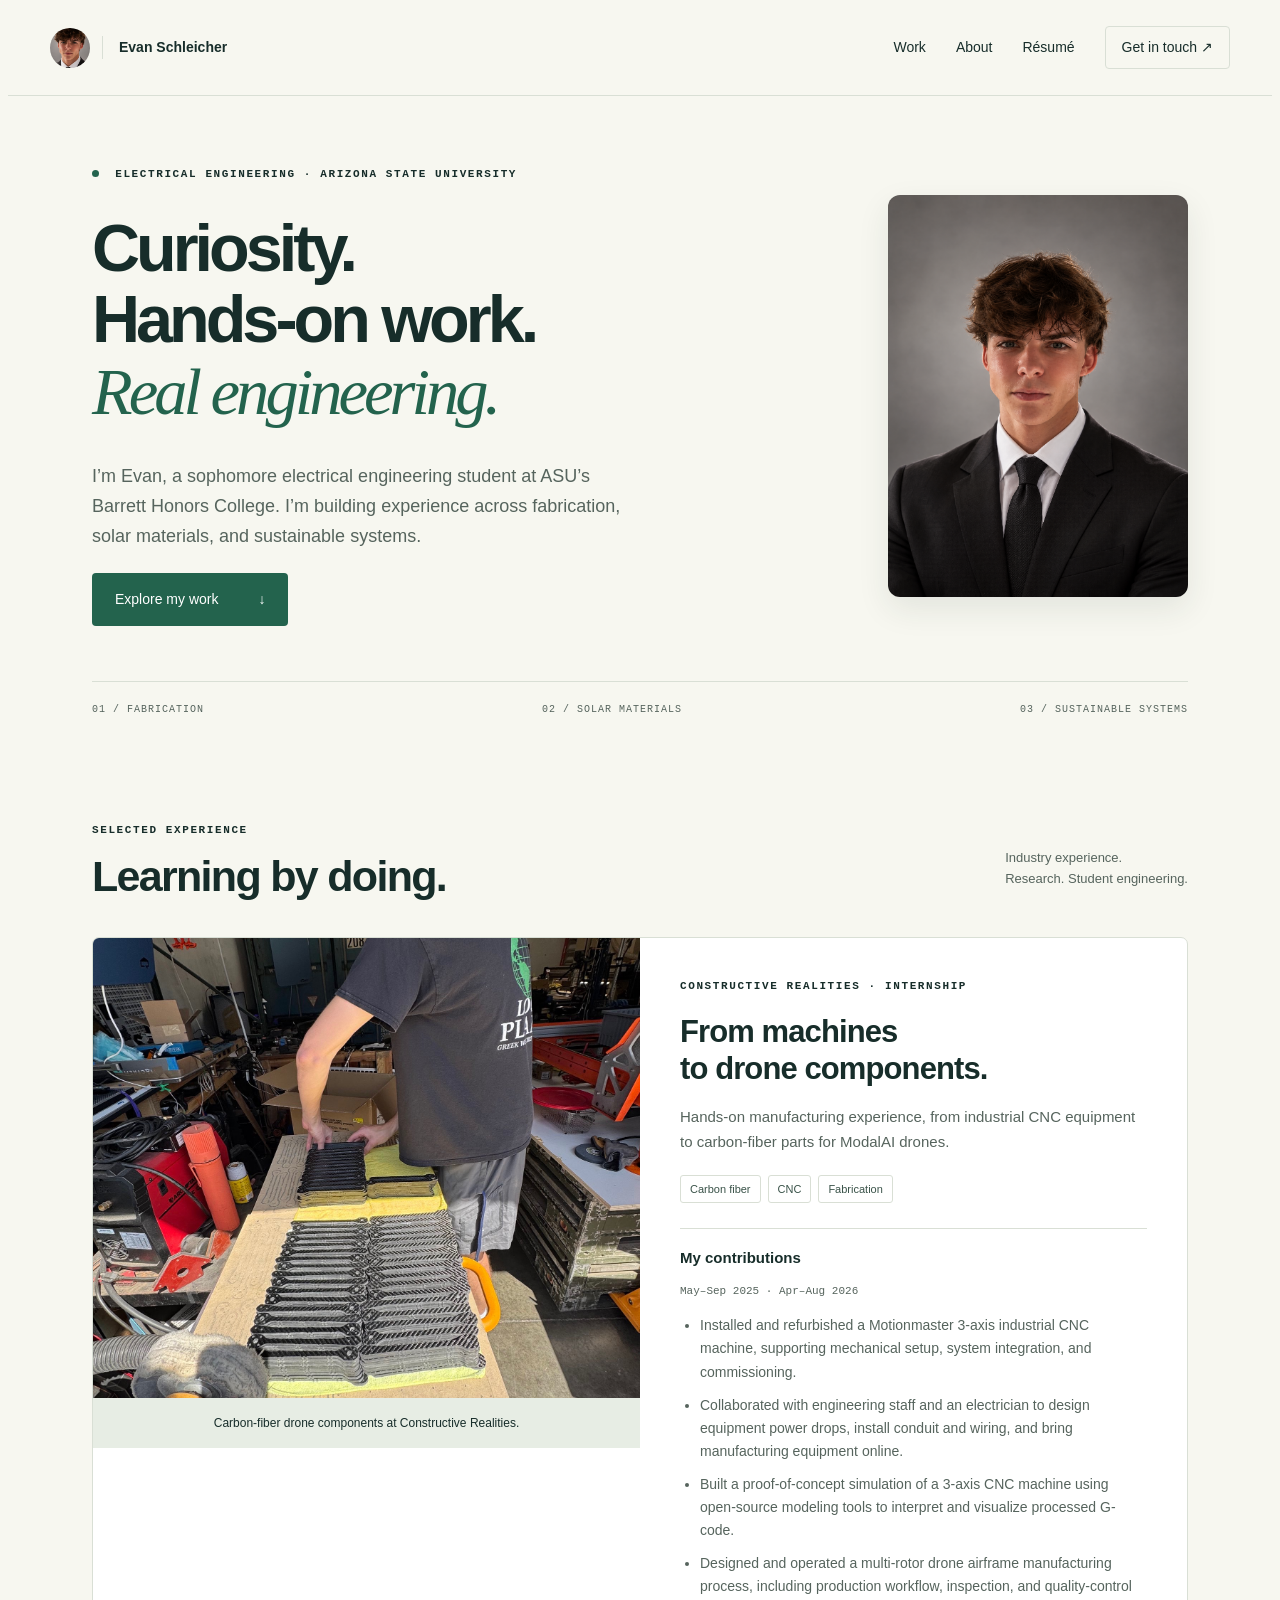
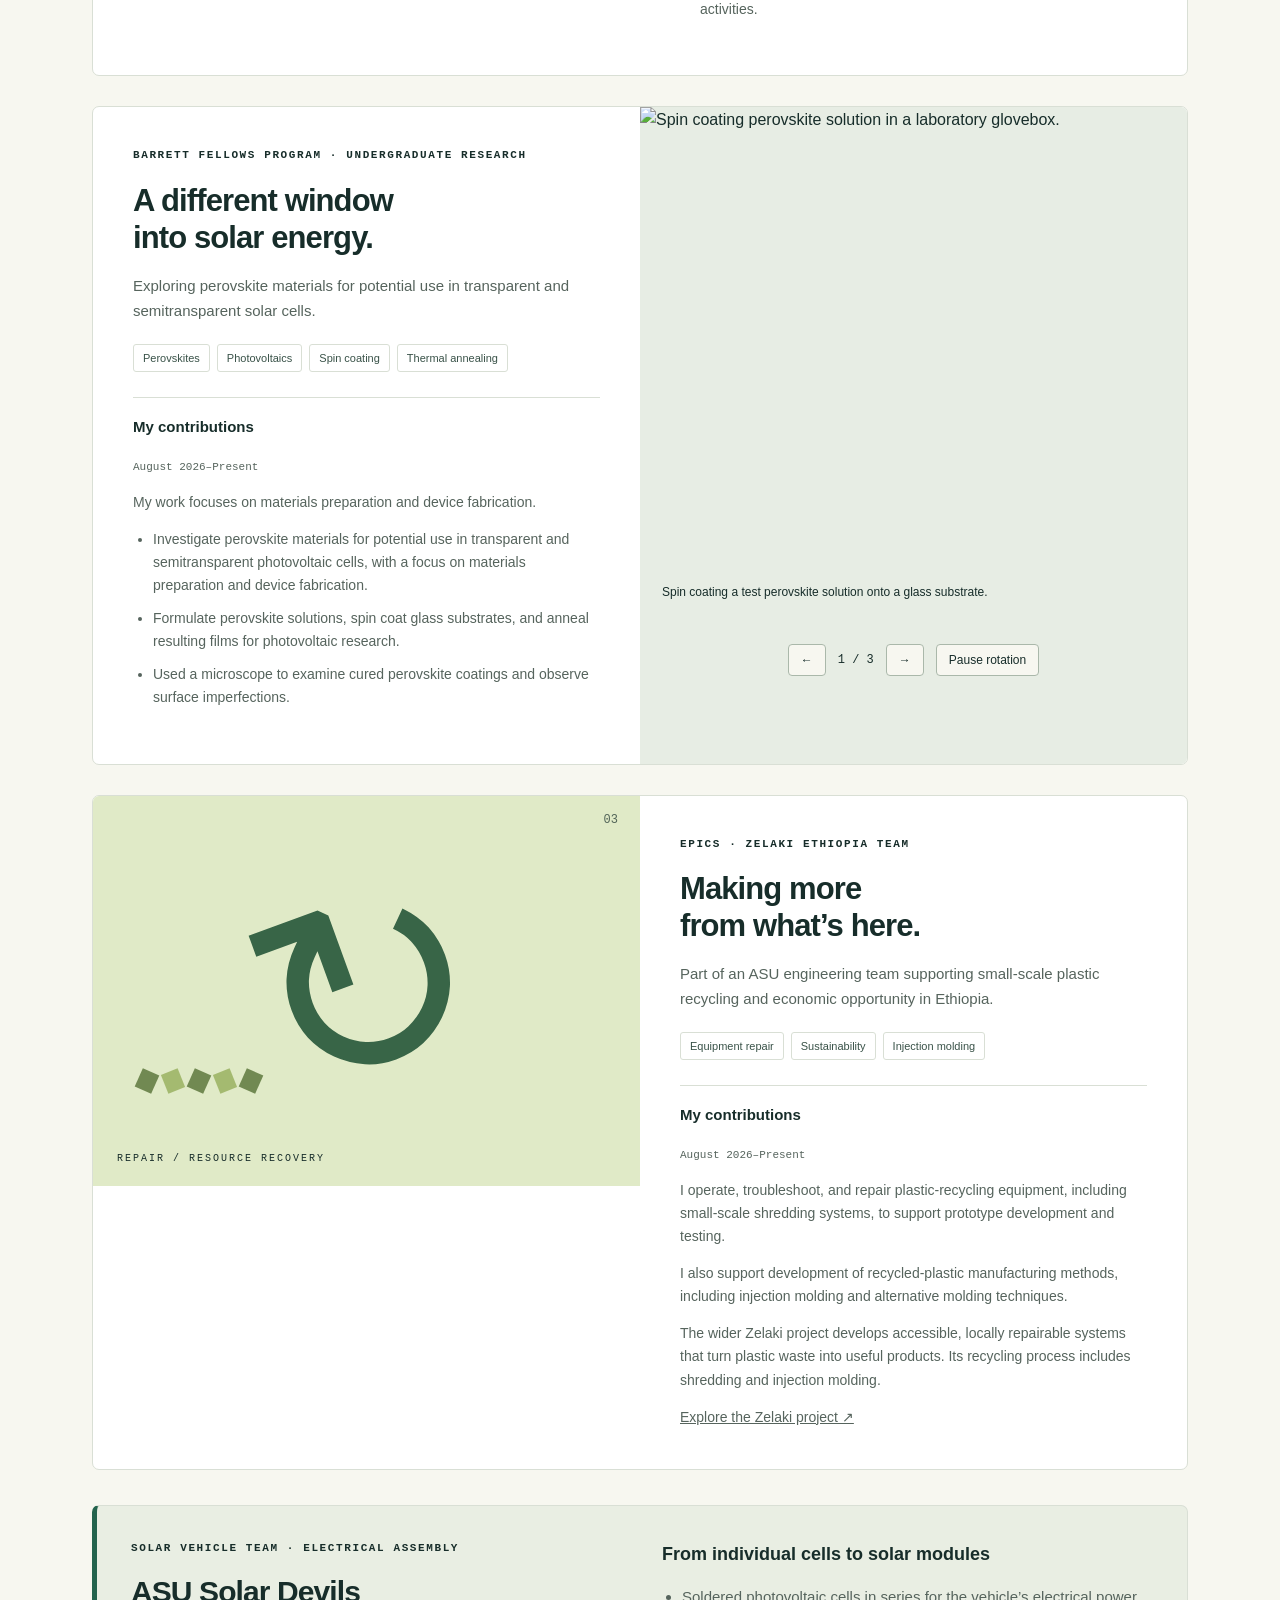
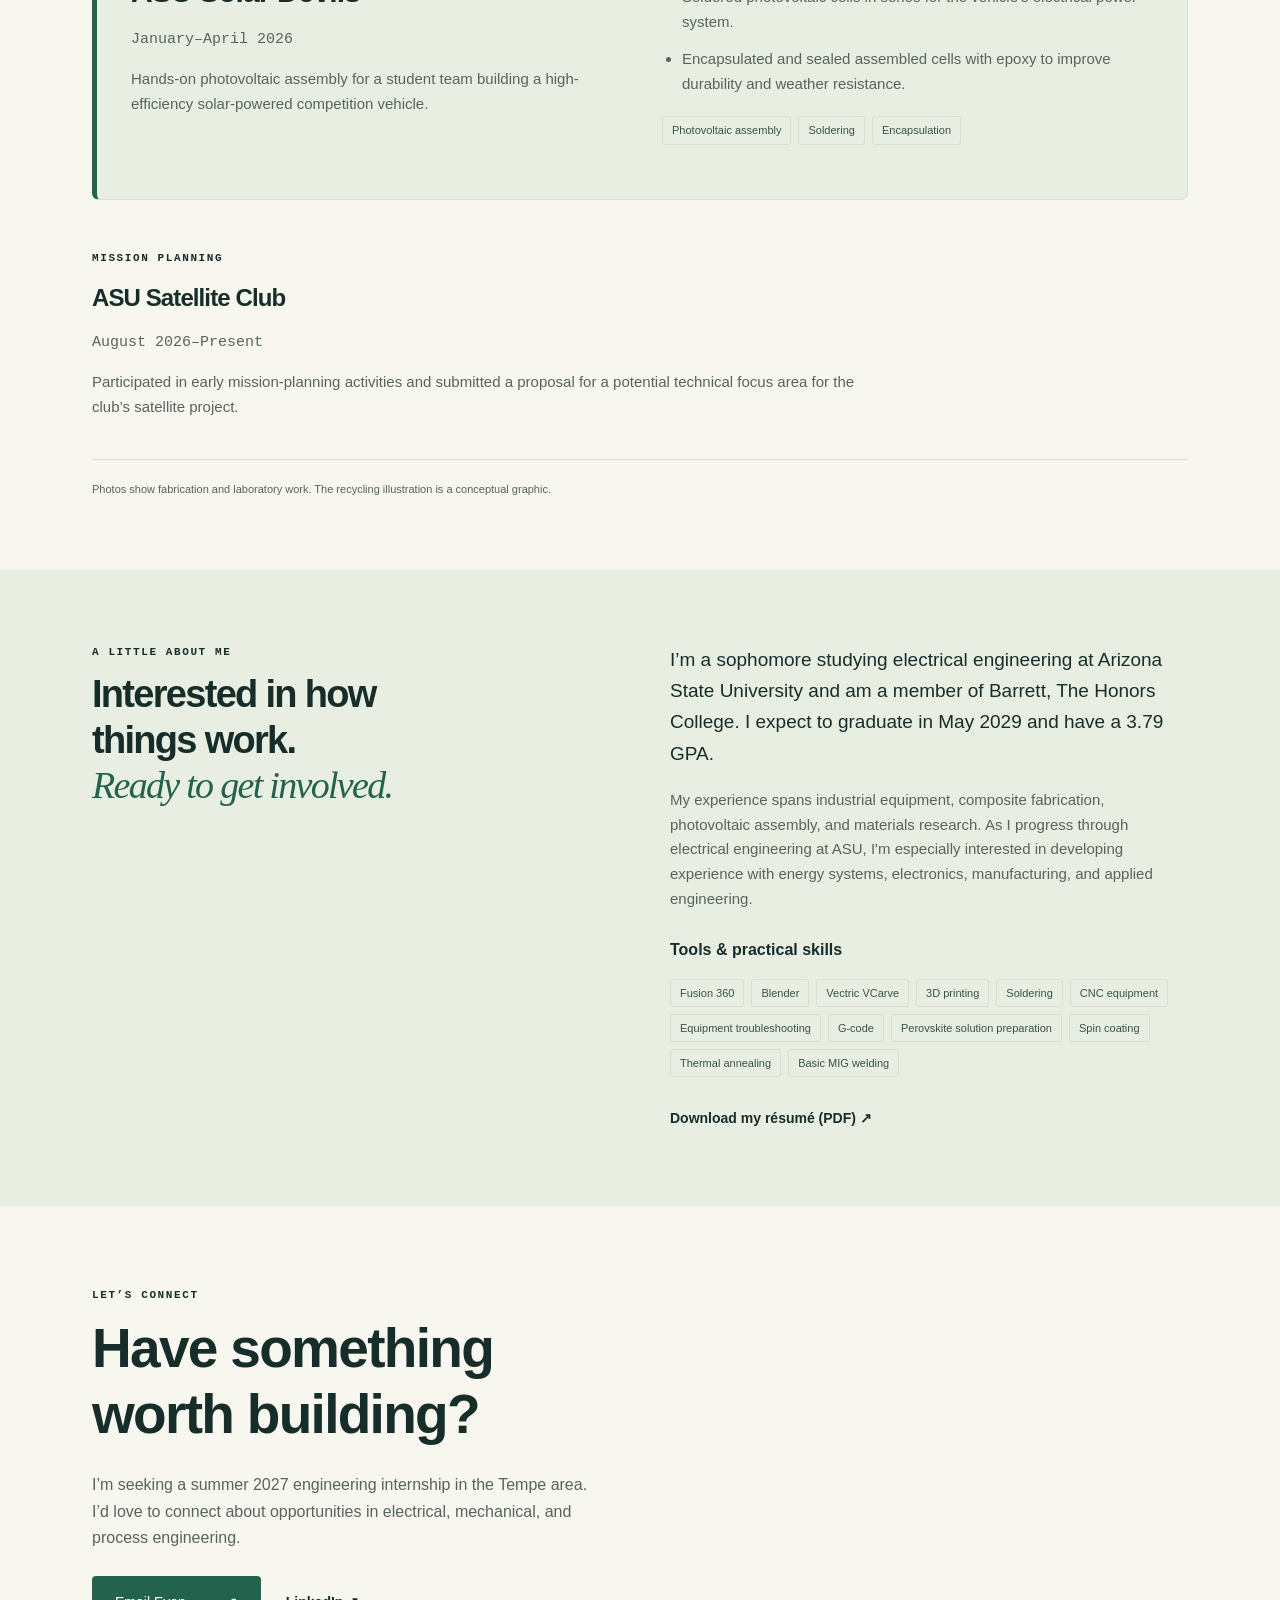
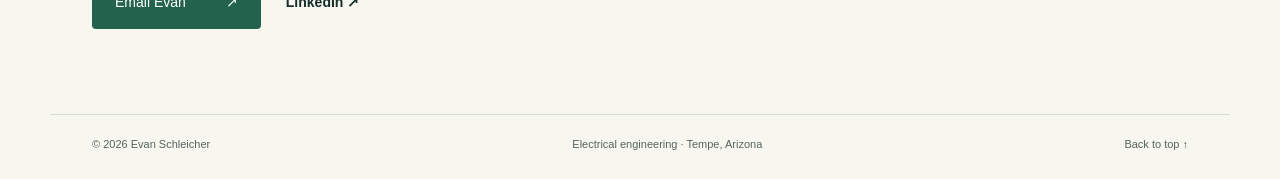
==== commit 4282714a: "Add Evan portrait to introduction and navigation" ====
--- a/index.html
+++ b/index.html
@@ -1,312 +1,39 @@
-<!doctype html>
-<html lang="en">
-<head>
-  <meta charset="utf-8">
-  <meta name="viewport" content="width=device-width,initial-scale=1">
-  <title>Evan Schleicher | Electrical Engineering</title>
-  <meta name="description" content="Evan Schleicher's engineering portfolio: carbon-fiber fabrication, perovskite photovoltaics, and sustainable engineering at Arizona State University.">
-  <link rel="stylesheet" href="style.css">
-</head>
-<body>
-  <a class="skip" href="#main">Skip to content</a>
-
-  <header>
-    <a class="brand" href="#">ES<span>Evan Schleicher</span></a>
-    <nav aria-label="Main navigation">
-      <a href="#work">Work</a>
-      <a href="#about">About</a>
-      <a href="resume.html">Résumé</a>
-      <a class="nav-contact" href="#contact">Get in touch <span aria-hidden="true">↗</span></a>
-    </nav>
-  </header>
-
-  <main id="main">
-    <section class="hero wrap">
-      <div class="eyebrow"><span class="dot"></span> ELECTRICAL ENGINEERING · ARIZONA STATE UNIVERSITY</div>
-      <h1>Curiosity.<br>Hands-on work.<br><em>Real engineering.</em></h1>
-      <div class="hero-bottom">
-        <p>I’m Evan, a sophomore electrical engineering student at ASU’s Barrett Honors College. I’m building experience across fabrication, solar materials, and sustainable systems.</p>
-        <a class="button" href="#work">Explore my work <span aria-hidden="true">↓</span></a>
-      </div>
-      <div class="topics">
-        <span>01 / FABRICATION</span>
-        <span>02 / SOLAR MATERIALS</span>
-        <span>03 / SUSTAINABLE SYSTEMS</span>
-      </div>
-    </section>
-
-    <section class="work wrap" id="work">
-      <div class="section-heading">
-        <div>
-          <div class="eyebrow">SELECTED EXPERIENCE</div>
-          <h2>Learning by doing.</h2>
-        </div>
-        <p>Industry experience.<br>Research. Student engineering.</p>
-      </div>
-
-      <article class="project" id="fabrication">
-        <div class="photo-carousel" role="region" aria-roledescription="carousel" aria-label="Fabrication photos">
-          <div class="slides">
-            <figure class="slide" data-caption="Carbon-fiber drone components at Constructive Realities.">
-              <a href="drone-fabrication.jpg">
-                <img
-                  src="drone-fabrication.jpg"
-                  alt="Working with rows of carbon-fiber drone components on a workshop bench at Constructive Realities."
-                  loading="lazy"
-                  width="1536"
-                  height="2048"
-                >
-              </a>
-            </figure>
-            <figure class="slide" hidden data-caption="Industrial CNC equipment at the Constructive Realities workshop.">
-              <a href="drone-fabrication-machine-01.png">
-                <img
-                  src="drone-fabrication-machine-01.png"
-                  alt="Industrial CNC machine in the Constructive Realities workshop."
-                  loading="lazy"
-                  width="1244"
-                  height="1244"
-                >
-              </a>
-            </figure>
-            <figure class="slide" hidden data-caption="Fabrication equipment used for drone component production.">
-              <a href="drone-fabrication-machine-02.png">
-                <img
-                  src="drone-fabrication-machine-02.png"
-                  alt="Fabrication machine used for drone component production at Constructive Realities."
-                  loading="lazy"
-                  width="1460"
-                  height="1697"
-                >
-              </a>
-            </figure>
-            <figure class="slide" hidden data-caption="Carbon-fiber multi-rotor drone airframe built at Constructive Realities.">
-              <a href="airframe.png">
-                <img
-                  src="airframe.png"
-                  alt="Carbon-fiber multi-rotor drone airframe manufactured at Constructive Realities."
-                  loading="lazy"
-                  width="1089"
-                  height="1089"
-                >
-              </a>
-            </figure>
-            <button type="button" class="chevron" data-prev aria-label="Previous photo">‹</button>
-            <button type="button" class="chevron" data-next aria-label="Next photo">›</button>
-          </div>
-          <div class="carousel-caption">
-            <span class="caption-text">Carbon-fiber drone components at Constructive Realities.</span>
-            <span class="slide-count" aria-live="off">1 / 4</span>
-          </div>
-        </div>
-        <div class="project-copy">
-          <div class="eyebrow">CONSTRUCTIVE REALITIES · INTERNSHIP</div>
-          <h3>From machines<br>to drone components.</h3>
-          <p>Hands-on manufacturing experience, from industrial CNC equipment to carbon-fiber parts for ModalAI drones.</p>
-          <div class="tags">
-            <span>Carbon fiber</span>
-            <span>CNC</span>
-            <span>Fabrication</span>
-          </div>
-          <section class="contributions">
-            <h4>My contributions</h4>
-            <div class="detail">
-              <p class="dates">May–Sep 2025 · Apr–Aug 2026</p>
-              <ul>
-                <li>Installed and refurbished a Motionmaster 3-axis industrial CNC machine, supporting mechanical setup, system integration, and commissioning.</li>
-                <li>Collaborated with engineering staff and an electrician to design equipment power drops, install conduit and wiring, and bring manufacturing equipment online.</li>
-                <li>Built a proof-of-concept simulation of a 3-axis CNC machine using open-source modeling tools to interpret and visualize processed G-code.</li>
-                <li>Designed and operated a multi-rotor drone airframe manufacturing process, including production workflow, inspection, and quality-control activities.</li>
-              </ul>
-            </div>
-          </section>
-        </div>
-      </article>
-
-      <article class="project reverse" id="research">
-        <div class="photo-carousel" role="region" aria-roledescription="carousel" aria-label="Perovskite research photos">
-          <div class="slides">
-            <figure class="slide" data-caption="Spin coating a test perovskite solution onto a glass substrate.">
-              <a href="perovskite-spin-coating.jpg">
-                <img
-                  src="perovskite-spin-coating.jpg"
-                  alt="Spin coating perovskite solution in a laboratory glovebox."
-                  width="3024"
-                  height="4032"
-                >
-              </a>
-            </figure>
-            <figure class="slide" hidden data-caption="Centrifuge used to prepare perovskite precursor solutions.">
-              <a href="perovskite-centerfuge.jpg">
-                <img
-                  src="perovskite-centerfuge.jpg"
-                  alt="Centrifuge used in perovskite materials preparation."
-                  loading="lazy"
-                  width="3024"
-                  height="4032"
-                >
-              </a>
-            </figure>
-            <figure class="slide" hidden data-caption="Using a microscope to inspect cured perovskite on a substrate.">
-              <a href="perovskite-microscope.jpg">
-                <img
-                  src="perovskite-microscope.jpg"
-                  alt="Microscope and workstation used to examine cured perovskite."
-                  width="2832"
-                  height="3628"
-                >
-              </a>
-            </figure>
-            <figure class="slide" hidden data-caption="Surface imperfections visible on the microscope display.">
-              <a href="perovskite-surface.jpg">
-                <img
-                  src="perovskite-surface.jpg"
-                  alt="Microscope display showing surface imperfections in a perovskite film."
-                  width="2832"
-                  height="3628"
-                >
-              </a>
-            </figure>
-            <button type="button" class="chevron" data-prev aria-label="Previous photo">‹</button>
-            <button type="button" class="chevron" data-next aria-label="Next photo">›</button>
-          </div>
-          <div class="carousel-caption">
-            <span class="caption-text">Spin coating a test perovskite solution onto a glass substrate.</span>
-            <span class="slide-count" aria-live="off">1 / 4</span>
-          </div>
-        </div>
-        <div class="project-copy">
-          <div class="eyebrow">BARRETT FELLOWS PROGRAM · UNDERGRADUATE RESEARCH</div>
-          <h3>A different window<br>into solar energy.</h3>
-          <p>Exploring perovskite materials for potential use in transparent and semitransparent solar cells.</p>
-          <div class="tags">
-            <span>Perovskites</span>
-            <span>Photovoltaics</span>
-            <span>Spin coating</span>
-            <span>Thermal annealing</span>
-          </div>
-          <section class="contributions">
-            <h4>My contributions</h4>
-            <div class="detail">
-              <p><span class="dates">August 2026–Present</span></p>
-              <p>My work focuses on materials preparation and device fabrication.</p>
-              <ul>
-                <li>Investigate perovskite materials for potential use in transparent and semitransparent photovoltaic cells, with a focus on materials preparation and device fabrication.</li>
-                <li>Formulate perovskite solutions, spin coat glass substrates, and anneal resulting films for photovoltaic research.</li>
-                <li>Used a microscope to examine cured perovskite coatings and observe surface imperfections.</li>
-              </ul>
-            </div>
-          </section>
-        </div>
-      </article>
-
-      <article class="project" id="epics">
-        <div class="photo-carousel" role="region" aria-roledescription="carousel" aria-label="Zelaki recycling equipment photos">
-          <div class="slides">
-            <figure class="slide" data-caption="Plastic injection molding equipment on the Zelaki project.">
-              <a href="epics-plastic-injection.jpg">
-                <img
-                  src="epics-plastic-injection.jpg"
-                  alt="Plastic injection molding equipment used for recycled-plastic manufacturing."
-                  loading="lazy"
-                  width="3024"
-                  height="4032"
-                >
-              </a>
-            </figure>
-            <button type="button" class="chevron" data-prev aria-label="Previous photo">‹</button>
-            <button type="button" class="chevron" data-next aria-label="Next photo">›</button>
-          </div>
-          <div class="carousel-caption">
-            <span class="caption-text">Plastic injection molding equipment on the Zelaki project.</span>
-            <span class="slide-count" aria-live="off">1 / 1</span>
-          </div>
-        </div>
-        <div class="project-copy">
-          <div class="eyebrow">EPICS · ZELAKI ETHIOPIA TEAM</div>
-          <h3>Making more<br>from what’s here.</h3>
-          <p>Part of an ASU engineering team supporting small-scale plastic recycling and economic opportunity in Ethiopia.</p>
-          <div class="tags">
-            <span>Equipment repair</span>
-            <span>Sustainability</span>
-            <span>Injection molding</span>
-          </div>
-          <section class="contributions">
-            <h4>My contributions</h4>
-            <div class="detail">
-              <p><span class="dates">August 2026–Present</span></p>
-              <p>I operate, troubleshoot, and repair plastic-recycling equipment, including small-scale shredding systems, to support prototype development and testing.</p>
-              <p>My work has included diagnosing equipment issues, repairing or replacing components, and testing the equipment after repair. I also support development of recycled-plastic manufacturing methods, including injection molding and alternative molding techniques.</p>
-              <p>The wider Zelaki project is developing accessible, locally repairable systems that turn plastic waste into useful products through processes such as shredding and injection molding.</p>
-              <a href="https://zelaki.asu.edu/" target="_blank" rel="noopener noreferrer">Explore the Zelaki project ↗</a>
-            </div>
-          </section>
-        </div>
-      </article>
-
-      <div class="satellite-note">
-        <div class="eyebrow">MISSION PLANNING</div>
-        <h3>ASU Satellite Club</h3>
-        <p class="dates">August 2026–Present</p>
-        <p>Participated in early mission-planning activities and submitted a proposal for a potential technical focus area for the club’s satellite project.</p>
-      </div>
-
-      <p class="visual-note">Photos show fabrication, laboratory, and recycling-project work.</p>
-    </section>
-
-    <section class="about" id="about">
-      <div class="wrap about-grid">
-        <div>
-          <div class="eyebrow">A LITTLE ABOUT ME</div>
-          <h2>Interested in how<br>things work.<br><em>Ready to get involved.</em></h2>
-        </div>
-        <div>
-          <p class="intro">I’m a sophomore studying electrical engineering at Arizona State University and am a member of Barrett, The Honors College. I expect to graduate in May 2029 and have a 3.76 GPA.</p>
-          <p>My experience spans industrial equipment, composite fabrication, photovoltaic assembly, and materials research. As I progress through electrical engineering at ASU, I'm especially interested in developing experience with energy systems, electronics, manufacturing, and applied engineering.</p>
-          <h3>Tools &amp; practical skills</h3>
-          <div class="tags">
-            <span>Fusion 360</span>
-            <span>Blender</span>
-            <span>Vectric VCarve</span>
-            <span>3D printing</span>
-            <span>Soldering</span>
-            <span>CNC equipment</span>
-            <span>Equipment troubleshooting</span>
-            <span>G-code</span>
-            <span>Perovskite solution preparation</span>
-            <span>Spin coating</span>
-            <span>Thermal annealing</span>
-            <span>Basic MIG welding</span>
-          </div>
-          <a class="text-link" href="Evan-Schleicher-Resume.pdf" download>Download my résumé (PDF) <span aria-hidden="true">↗</span></a>
-        </div>
-      </div>
-    </section>
-
-    <section class="contact wrap" id="contact">
-      <div class="eyebrow">LET’S CONNECT</div>
-      <h2>Have something<br>worth building?</h2>
-      <p>I’m seeking a Summer 2027 engineering internship in the Tempe area, with interests in electrical engineering, energy, manufacturing, and related engineering fields. I’d love to connect with teams working in these areas.</p>
-      <a class="button" href="mailto:eschlei1@asu.edu">Email Evan <span aria-hidden="true">↗</span></a>
-      <a class="text-link" href="https://www.linkedin.com/in/evan-schleicher" target="_blank" rel="noopener noreferrer">LinkedIn ↗</a>
-    </section>
-  </main>
-
-  <div class="lightbox" id="lightbox" hidden>
-    <div class="lightbox-backdrop" data-close></div>
-    <figure class="lightbox-content">
-      <img src="" alt="">
-      <figcaption></figcaption>
-      <button type="button" class="lightbox-close" data-close aria-label="Close image viewer">✕</button>
-    </figure>
-  </div>
-
-  <footer class="wrap">
-    <span>© 2026 Evan Schleicher</span>
-    <span>Electrical engineering · Tempe, Arizona</span>
-    <a href="#">Back to top ↑</a>
-  </footer>
-
-  <script src="carousel.js" defer></script>
-</body>
-</html>+<!doctype html>
+<html lang="en">
+<head>
+<meta charset="utf-8"><meta name="viewport" content="width=device-width,initial-scale=1">
+<title>Evan Schleicher | Electrical Engineering</title>
+<meta name="description" content="Evan Schleicher's engineering portfolio: carbon-fiber fabrication, perovskite photovoltaics, and sustainable engineering at Arizona State University.">
+<link rel="stylesheet" href="style.css?v=20261006-headshot">
+</head>
+<body>
+<a class="skip" href="#main">Skip to content</a>
+<header><a class="brand" href="#"><div class="brand-avatar"><img src="evan-headshot.png" alt="" width="40" height="40"></div><span>Evan Schleicher</span></a><nav aria-label="Main navigation"><a href="#work">Work</a><a href="#about">About</a><a href="resume.html">Résumé</a><a class="nav-contact" href="#contact">Get in touch <span aria-hidden="true">↗</span></a></nav></header>
+<main id="main">
+<section class="hero wrap"><div class="hero-layout"><div class="hero-introduction">
+<div class="eyebrow"><span class="dot"></span> ELECTRICAL ENGINEERING · ARIZONA STATE UNIVERSITY</div>
+<h1>Curiosity.<br>Hands-on work.<br><em>Real engineering.</em></h1>
+<div class="hero-bottom"><p>I’m Evan, a sophomore electrical engineering student at ASU’s Barrett Honors College. I’m building experience across fabrication, solar materials, and sustainable systems.</p><a class="button" href="#work">Explore my work <span aria-hidden="true">↓</span></a></div>
+</div><figure class="hero-portrait"><img src="evan-headshot.png" alt="Evan Schleicher wearing a black suit and tie." fetchpriority="high"></figure></div><div class="topics"><span>01 / FABRICATION</span><span>02 / SOLAR MATERIALS</span><span>03 / SUSTAINABLE SYSTEMS</span></div>
+</section>
+<section class="work wrap" id="work">
+<div class="section-heading"><div><div class="eyebrow">SELECTED EXPERIENCE</div><h2>Learning by doing.</h2></div><p>Industry experience.<br>Research. Student engineering.</p></div>
+<article class="project" id="fabrication">
+<figure class="art research-photo"><a href="drone-fabrication.jpg" target="_blank" rel="noopener" aria-label="View full photo of carbon-fiber drone components"><img src="drone-fabrication.jpg" alt="Working with rows of carbon-fiber drone components on a workshop bench at Constructive Realities." loading="lazy" width="1536" height="2048" style="object-position:center 60%"></a><figcaption>Carbon-fiber drone components at Constructive Realities.</figcaption></figure>
+<div class="project-copy"><div class="eyebrow">CONSTRUCTIVE REALITIES · INTERNSHIP</div><h3>From machines<br>to drone components.</h3><p>Hands-on manufacturing experience, from industrial CNC equipment to carbon-fiber parts for ModalAI drones.</p><div class="tags"><span>Carbon fiber</span><span>CNC</span><span>Fabrication</span></div><section class="contributions"><h4>My contributions</h4><div class="detail"><p class="dates">May–Sep 2025 · Apr–Aug 2026</p><ul><li>Installed and refurbished a Motionmaster 3-axis industrial CNC machine, supporting mechanical setup, system integration, and commissioning.</li><li>Collaborated with engineering staff and an electrician to design equipment power drops, install conduit and wiring, and bring manufacturing equipment online.</li><li>Built a proof-of-concept simulation of a 3-axis CNC machine using open-source modeling tools to interpret and visualize processed G-code.</li><li>Designed and operated a multi-rotor drone airframe manufacturing process, including production workflow, inspection, and quality-control activities.</li></ul></div></section></div>
+</article>
+<article class="project reverse" id="research">
+<div class="photo-carousel" role="region" aria-roledescription="carousel" aria-label="Perovskite research photos"><figure class="slide"><a href="perovskite-spin-coating.png" target="_blank" rel="noopener"><img src="perovskite-spin-coating.png" alt="Spin coating perovskite solution in a laboratory glovebox." width="2832" height="3628"></a><figcaption>Spin coating a test perovskite solution onto a glass substrate.</figcaption></figure><figure class="slide" hidden><a href="perovskite-microscope.jpg" target="_blank" rel="noopener"><img src="perovskite-microscope.jpg" alt="Microscope and workstation used to examine cured perovskite." width="2832" height="3628"></a><figcaption>Using a microscope to inspect cured perovskite on a substrate.</figcaption></figure><figure class="slide" hidden><a href="perovskite-surface.jpg" target="_blank" rel="noopener"><img src="perovskite-surface.jpg" alt="Microscope display showing surface imperfections in a perovskite film." width="2832" height="3628"></a><figcaption>Surface imperfections visible on the microscope display.</figcaption></figure><div class="carousel-controls"><button type="button" data-prev aria-label="Previous photo">←</button><span class="slide-count" aria-live="off">1 / 3</span><button type="button" data-next aria-label="Next photo">→</button><button type="button" data-pause>Pause rotation</button></div></div>
+<div class="project-copy"><div class="eyebrow">BARRETT FELLOWS PROGRAM · UNDERGRADUATE RESEARCH</div><h3>A different window<br>into solar energy.</h3><p>Exploring perovskite materials for potential use in transparent and semitransparent solar cells.</p><div class="tags"><span>Perovskites</span><span>Photovoltaics</span><span>Spin coating</span><span>Thermal annealing</span></div><section class="contributions"><h4>My contributions</h4><div class="detail"><p><span class="dates">August 2026–Present</span></p><p>My work focuses on materials preparation and device fabrication.</p><ul><li>Investigate perovskite materials for potential use in transparent and semitransparent photovoltaic cells, with a focus on materials preparation and device fabrication.</li><li>Formulate perovskite solutions, spin coat glass substrates, and anneal resulting films for photovoltaic research.</li><li>Used a microscope to examine cured perovskite coatings and observe surface imperfections.</li></ul></div></section></div>
+</article>
+<article class="project" id="epics">
+<div class="art recycling" aria-hidden="true"><div class="loop">↻</div><div class="flakes"><i></i><i></i><i></i><i></i><i></i></div><span>REPAIR / RESOURCE RECOVERY</span><b>03</b></div>
+<div class="project-copy"><div class="eyebrow">EPICS · ZELAKI ETHIOPIA TEAM</div><h3>Making more<br>from what’s here.</h3><p>Part of an ASU engineering team supporting small-scale plastic recycling and economic opportunity in Ethiopia.</p><div class="tags"><span>Equipment repair</span><span>Sustainability</span><span>Injection molding</span></div><section class="contributions"><h4>My contributions</h4><div class="detail"><p><span class="dates">August 2026–Present</span></p><p>I operate, troubleshoot, and repair plastic-recycling equipment, including small-scale shredding systems, to support prototype development and testing.</p><p>I also support development of recycled-plastic manufacturing methods, including injection molding and alternative molding techniques.</p><p>The wider Zelaki project develops accessible, locally repairable systems that turn plastic waste into useful products. Its recycling process includes shredding and injection molding.</p><a href="https://zelaki.asu.edu/" target="_blank" rel="noopener noreferrer">Explore the Zelaki project ↗</a></div></section></div>
+</article>
+<section class="solar-feature" aria-labelledby="solar-title"><div><div class="eyebrow">SOLAR VEHICLE TEAM · ELECTRICAL ASSEMBLY</div><h3 id="solar-title">ASU Solar Devils</h3><p class="dates">January–April 2026</p><p>Hands-on photovoltaic assembly for a student team building a high-efficiency solar-powered competition vehicle.</p></div><div><h4>From individual cells to solar modules</h4><ul><li>Soldered photovoltaic cells in series for the vehicle’s electrical power system.</li><li>Encapsulated and sealed assembled cells with epoxy to improve durability and weather resistance.</li></ul><div class="tags"><span>Photovoltaic assembly</span><span>Soldering</span><span>Encapsulation</span></div></div></section><div class="satellite-note"><div class="eyebrow">MISSION PLANNING</div><h3>ASU Satellite Club</h3><p class="dates">August 2026–Present</p><p>Participated in early mission-planning activities and submitted a proposal for a potential technical focus area for the club’s satellite project.</p></div>
+<p class="visual-note">Photos show fabrication and laboratory work. The recycling illustration is a conceptual graphic.</p>
+</section>
+<section class="about" id="about"><div class="wrap about-grid"><div><div class="eyebrow">A LITTLE ABOUT ME</div><h2>Interested in how<br>things work.<br><em>Ready to get involved.</em></h2></div><div><p class="intro">I’m a sophomore studying electrical engineering at Arizona State University and am a member of Barrett, The Honors College. I expect to graduate in May 2029 and have a 3.79 GPA.</p><p>My experience spans industrial equipment, composite fabrication, photovoltaic assembly, and materials research. As I progress through electrical engineering at ASU, I'm especially interested in developing experience with energy systems, electronics, manufacturing, and applied engineering.</p><h3>Tools & practical skills</h3><div class="tags"><span>Fusion 360</span><span>Blender</span><span>Vectric VCarve</span><span>3D printing</span><span>Soldering</span><span>CNC equipment</span><span>Equipment troubleshooting</span><span>G-code</span><span>Perovskite solution preparation</span><span>Spin coating</span><span>Thermal annealing</span><span>Basic MIG welding</span></div><a class="text-link" href="Evan-Schleicher-Resume.pdf" download>Download my résumé (PDF) <span aria-hidden="true">↗</span></a></div></div></section>
+<section class="contact wrap" id="contact"><div class="eyebrow">LET’S CONNECT</div><h2>Have something<br>worth building?</h2><p>I’m seeking a summer 2027 engineering internship in the Tempe area. I’d love to connect about opportunities in electrical, mechanical, and process engineering.</p><a class="button" href="mailto:eschlei1@asu.edu">Email Evan <span aria-hidden="true">↗</span></a><a class="text-link" href="https://www.linkedin.com/in/evan-schleicher" target="_blank" rel="noopener noreferrer">LinkedIn ↗</a></section>
+</main><footer class="wrap"><span>© 2026 Evan Schleicher</span><span>Electrical engineering · Tempe, Arizona</span><a href="#">Back to top ↑</a></footer>
+<script src="carousel.js?v=1" defer></script></body></html>
--- a/style.css
+++ b/style.css
@@ -1,26 +1,11 @@
-:root{--ink:#172d2a;--green:#23634d;--paper:#f7f7f0;--line:#d9dfd5;--muted:#56645d;--lime:#d5ed9d}*{box-sizing:border-box}html{scroll-behavior:smooth;scroll-padding-top:95px}body{margin:0;background:var(--paper);color:var(--ink);font-family:Arial,Helvetica,sans-serif;font-size:16px;line-height:1.65}a{color:inherit;text-decoration:none}a:hover{text-decoration:underline}a:focus-visible,summary:focus-visible{outline:3px solid #a85822;outline-offset:5px}.wrap{max-width:1180px;margin:auto;padding-left:42px;padding-right:42px}header{max-width:1264px;margin:auto;display:flex;justify-content:space-between;align-items:center;padding:26px 42px;border-bottom:1px solid var(--line)}.brand{font-size:23px;font-weight:800;letter-spacing:-1px;display:flex;align-items:center;gap:16px}.brand span{font-size:14px;letter-spacing:0;font-weight:600;border-left:1px solid var(--line);padding-left:16px}nav{display:flex;gap:30px;font-size:14px;align-items:center}.nav-contact{border:1px solid var(--line);padding:9px 16px;border-radius:4px}.eyebrow{font:11px/1.5 'Courier New',monospace;letter-spacing:1.6px;font-weight:700}.hero{padding-top:70px;padding-bottom:0}.dot{display:inline-block;width:7px;height:7px;background:var(--green);border-radius:50%;margin-right:8px}h1{font-size:clamp(42px,5.4vw,68px);line-height:1.08;letter-spacing:-3.2px;margin:30px 0}h1 em,h2 em{font-family:Georgia,serif;font-weight:400;color:var(--green)}.hero-bottom{display:flex;justify-content:space-between;align-items:end;gap:40px;margin-top:34px}.hero-bottom p{max-width:550px;font-size:18px;color:var(--muted);margin:0}.button{display:inline-flex;align-items:center;justify-content:space-between;gap:40px;background:var(--green);color:white;padding:15px 23px;font-size:14px;border-radius:4px;white-space:nowrap}.button:hover{background:#174b39;text-decoration:none}.topics{display:flex;justify-content:space-between;gap:20px;border-top:1px solid var(--line);margin-top:55px;padding:20px 0;font:10px/1.5 'Courier New',monospace;letter-spacing:1px;color:var(--muted)}.work{padding-top:85px}.section-heading{display:flex;justify-content:space-between;align-items:end;margin-bottom:35px}.section-heading p{font-size:13px;color:var(--muted)}h2{font-size:43px;letter-spacing:-1.7px;line-height:1.2;margin:12px 0 0}h3{font-size:31px;line-height:1.2;letter-spacing:-.9px;margin:18px 0}.project{display:grid;grid-template-columns:1fr 1fr;border:1px solid var(--line);margin-bottom:30px;background:#fff;border-radius:7px;overflow:hidden}.project-copy{padding:40px}.project-copy>p{color:var(--muted);font-size:15px}.art{position:relative;min-height:390px;overflow:hidden;display:flex;align-items:center;justify-content:center}.art>span{position:absolute;bottom:22px;left:24px;font:10px 'Courier New',monospace;letter-spacing:2px}.art>b{position:absolute;right:22px;top:17px;font:12px 'Courier New',monospace;opacity:.7}.carbon{background:repeating-linear-gradient(45deg,#203631 0,#203631 2px,#233b35 2px,#233b35 4px);color:#c6d6c7}.part{width:215px;height:215px;border:26px solid #90a493;border-radius:35px;transform:rotate(-28deg) skew(8deg,8deg);box-shadow:12px 15px 0 #102b25,20px 23px 40px #0a211a}.part:before,.part:after{content:'';position:absolute;left:67px;top:-44px;width:30px;height:252px;background:#7d9583;border:1px solid #b3c4b0}.part:after{transform:rotate(90deg)}.solar{background:#e7ede4}.layer{position:absolute;width:215px;height:215px;transform:rotate(-30deg) skew(16deg,16deg);border:1px solid #729b78;background:linear-gradient(120deg,#becfaa66,#406c6266);box-shadow:9px 12px 0 #91ac9c33}.l1{margin-top:110px}.l2{margin-top:0;background:linear-gradient(120deg,#d1acb399,#638e6f99)}.l3{margin-top:-110px;background:linear-gradient(120deg,#e6f2ca99,#a1bdab77)}.recycling{background:#e0eac7}.loop{font:270px/1 Georgia,serif;color:#386547;transform:rotate(-20deg)}.flakes{position:absolute;display:flex;gap:8px;bottom:95px;left:45px}.flakes i{display:block;width:18px;height:20px;background:#718952;transform:rotate(24deg)}.flakes i:nth-child(even){transform:rotate(-22deg);background:#a4ba70}.tags{display:flex;flex-wrap:wrap;gap:7px;margin:20px 0}.tags span{font-size:11px;border:1px solid var(--line);padding:4px 9px;border-radius:3px;color:#395248}details{border-top:1px solid var(--line);margin-top:25px}summary{padding-top:17px;font-size:13px;font-weight:600;cursor:pointer;list-style:none;display:flex;justify-content:space-between}summary::-webkit-details-marker{display:none}details[open] summary span{transform:rotate(45deg)}.detail{font-size:14px;color:var(--muted)}.detail ul{padding-left:20px}.detail li{margin:10px 0}.detail a{text-decoration:underline}.dates{font:11px/1.6 'Courier New',monospace}.reverse .art{grid-column:2;grid-row:1}.reverse .project-copy{grid-column:1;grid-row:1}.additional{display:grid;grid-template-columns:1fr 1fr;gap:45px;padding:35px 0;border-bottom:1px solid var(--line)}.additional h3{font-size:25px}.additional p{font-size:15px;color:var(--muted)}.visual-note{font-size:11px;color:var(--muted);margin:20px 0 70px}.about{background:#e9eee3;padding:75px 0}.about-grid{display:grid;grid-template-columns:1fr 1fr;gap:60px}.about h2{font-size:38px}.about p{color:var(--muted);font-size:15px}.about .intro{font-size:19px;color:var(--ink);margin-top:0}.about h3{font-size:16px;letter-spacing:0;margin-top:28px}.text-link{font-size:14px;font-weight:600;display:inline-block;margin-top:10px}.contact{padding-top:80px;padding-bottom:85px}.contact h2{font-size:55px}.contact p{max-width:500px;color:var(--muted);margin:25px 0}.contact .text-link{margin-left:25px}footer{display:flex;justify-content:space-between;gap:20px;padding-top:20px;padding-bottom:25px;border-top:1px solid var(--line);font-size:11px;color:var(--muted)}.skip{position:absolute;top:-100px;padding:10px;background:white;z-index:10}.skip:focus{top:0}.resume{max-width:850px;padding-top:45px;padding-bottom:60px}.resume h1{font-size:43px;letter-spacing:-1px}.resume h2{font-size:21px;border-bottom:1px solid var(--line);padding-bottom:8px;margin-top:32px}.resume h3{font-size:17px;letter-spacing:0;margin-bottom:3px}.resume ul{padding-left:21px}.resume li{margin-bottom:5px}.resume .date{font-size:12px;color:var(--muted)}.print-button{border:0;cursor:pointer;font-family:inherit}.resume .contact-line{font-size:14px}.resume .role{display:flex;justify-content:space-between;align-items:baseline;gap:15px}.resume p{margin:6px 0}.resume li{font-size:14px}@media(max-width:760px){header{padding:18px 22px}.brand span{display:none}nav{gap:17px;font-size:12px}.nav-contact{padding:6px 9px}.wrap{padding-left:24px;padding-right:24px}.hero{padding-top:48px}h1{letter-spacing:-2.7px}.hero-bottom{display:block}.hero-bottom p{font-size:16px}.hero-bottom .button{margin-top:25px}.topics{flex-wrap:wrap;margin-top:35px;font-size:9px}.work{padding-top:48px}.section-heading{display:block}.section-heading p{display:none}h2{font-size:34px}.project{grid-template-columns:1fr}.art{min-height:300px}.project-copy{padding:28px}.reverse .art,.reverse .project-copy{grid-column:auto;grid-row:auto}.project-copy h3{font-size:29px}.additional,.about-grid{grid-template-columns:1fr;gap:22px}.about{padding:50px 0}.about h2{font-size:33px}.contact{padding-top:55px;padding-bottom:55px}.contact h2{font-size:43px}footer{flex-wrap:wrap}.resume .role{display:block}.resume h1{font-size:37px}}@media(prefers-reduced-motion:reduce){html{scroll-behavior:auto}}@media print{header,.print-button,.back-link{display:none!important}body{background:white;color:#111}.resume{max-width:none;padding:0}.resume h1{font-size:28px;margin:0 0 8px}.resume h2{font-size:15px;margin-top:16px}.resume h3{font-size:13px;margin-top:12px}.resume p,.resume li,.resume .contact-line{font-size:10px;line-height:1.4}.resume .date{font-size:10px}.resume ul{margin:5px 0}.resume section{break-inside:avoid}@page{size:letter;margin:0.55in}}
+:root{--ink:#172d2a;--green:#23634d;--paper:#f7f7f0;--line:#d9dfd5;--muted:#56645d;--lime:#d5ed9d}*{box-sizing:border-box}html{scroll-behavior:smooth;scroll-padding-top:95px}body{margin:0;background:var(--paper);color:var(--ink);font-family:Arial,Helvetica,sans-serif;font-size:16px;line-height:1.65}a{color:inherit;text-decoration:none}a:hover{text-decoration:underline}a:focus-visible,summary:focus-visible{outline:3px solid #a85822;outline-offset:5px}.wrap{max-width:1180px;margin:auto;padding-left:42px;padding-right:42px}header{max-width:1264px;margin:auto;display:flex;justify-content:space-between;align-items:center;padding:26px 42px;border-bottom:1px solid var(--line)}.brand{font-size:23px;font-weight:800;letter-spacing:-1px;display:flex;align-items:center;gap:16px}.brand span{font-size:14px;letter-spacing:0;font-weight:600;border-left:1px solid var(--line);padding-left:16px}nav{display:flex;gap:30px;font-size:14px;align-items:center}.nav-contact{border:1px solid var(--line);padding:9px 16px;border-radius:4px}.eyebrow{font:11px/1.5 'Courier New',monospace;letter-spacing:1.6px;font-weight:700}.hero{padding-top:70px;padding-bottom:0}.dot{display:inline-block;width:7px;height:7px;background:var(--green);border-radius:50%;margin-right:8px}h1{font-size:clamp(48px,6.6vw,85px);line-height:1.08;letter-spacing:-4px;margin:30px 0}h1 em,h2 em{font-family:Georgia,serif;font-weight:400;color:var(--green)}.hero-bottom{display:flex;justify-content:space-between;align-items:end;gap:40px;margin-top:34px}.hero-bottom p{max-width:550px;font-size:18px;color:var(--muted);margin:0}.button{display:inline-flex;align-items:center;justify-content:space-between;gap:40px;background:var(--green);color:white;padding:15px 23px;font-size:14px;border-radius:4px;white-space:nowrap}.button:hover{background:#174b39;text-decoration:none}.topics{display:flex;justify-content:space-between;gap:20px;border-top:1px solid var(--line);margin-top:55px;padding:20px 0;font:10px/1.5 'Courier New',monospace;letter-spacing:1px;color:var(--muted)}.work{padding-top:85px}.section-heading{display:flex;justify-content:space-between;align-items:end;margin-bottom:35px}.section-heading p{font-size:13px;color:var(--muted)}h2{font-size:43px;letter-spacing:-1.7px;line-height:1.2;margin:12px 0 0}h3{font-size:31px;line-height:1.2;letter-spacing:-.9px;margin:18px 0}.project{display:grid;grid-template-columns:1fr 1fr;border:1px solid var(--line);margin-bottom:30px;background:#fff;border-radius:7px;overflow:hidden}.project-copy{padding:40px}.project-copy>p{color:var(--muted);font-size:15px}.art{position:relative;min-height:390px;overflow:hidden;display:flex;align-items:center;justify-content:center}.art>span{position:absolute;bottom:22px;left:24px;font:10px 'Courier New',monospace;letter-spacing:2px}.art>b{position:absolute;right:22px;top:17px;font:12px 'Courier New',monospace;opacity:.7}.carbon{background:repeating-linear-gradient(45deg,#203631 0,#203631 2px,#233b35 2px,#233b35 4px);color:#c6d6c7}.part{width:215px;height:215px;border:26px solid #90a493;border-radius:35px;transform:rotate(-28deg) skew(8deg,8deg);box-shadow:12px 15px 0 #102b25,20px 23px 40px #0a211a}.part:before,.part:after{content:'';position:absolute;left:67px;top:-44px;width:30px;height:252px;background:#7d9583;border:1px solid #b3c4b0}.part:after{transform:rotate(90deg)}.solar{background:#e7ede4}.layer{position:absolute;width:215px;height:215px;transform:rotate(-30deg) skew(16deg,16deg);border:1px solid #729b78;background:linear-gradient(120deg,#becfaa66,#406c6266);box-shadow:9px 12px 0 #91ac9c33}.l1{margin-top:110px}.l2{margin-top:0;background:linear-gradient(120deg,#d1acb399,#638e6f99)}.l3{margin-top:-110px;background:linear-gradient(120deg,#e6f2ca99,#a1bdab77)}.recycling{background:#e0eac7}.loop{font:270px/1 Georgia,serif;color:#386547;transform:rotate(-20deg)}.flakes{position:absolute;display:flex;gap:8px;bottom:95px;left:45px}.flakes i{display:block;width:18px;height:20px;background:#718952;transform:rotate(24deg)}.flakes i:nth-child(even){transform:rotate(-22deg);background:#a4ba70}.tags{display:flex;flex-wrap:wrap;gap:7px;margin:20px 0}.tags span{font-size:11px;border:1px solid var(--line);padding:4px 9px;border-radius:3px;color:#395248}details{border-top:1px solid var(--line);margin-top:25px}summary{padding-top:17px;font-size:13px;font-weight:600;cursor:pointer;list-style:none;display:flex;justify-content:space-between}summary::-webkit-details-marker{display:none}details[open] summary span{transform:rotate(45deg)}.detail{font-size:14px;color:var(--muted)}.detail ul{padding-left:20px}.detail li{margin:10px 0}.detail a{text-decoration:underline}.dates{font:11px/1.6 'Courier New',monospace}.reverse .art{grid-column:2;grid-row:1}.reverse .project-copy{grid-column:1;grid-row:1}.additional{display:grid;grid-template-columns:1fr 1fr;gap:45px;padding:35px 0;border-bottom:1px solid var(--line)}.additional h3{font-size:25px}.additional p{font-size:15px;color:var(--muted)}.visual-note{font-size:11px;color:var(--muted);margin:20px 0 70px}.about{background:#e9eee3;padding:75px 0}.about-grid{display:grid;grid-template-columns:1fr 1fr;gap:60px}.about h2{font-size:38px}.about p{color:var(--muted);font-size:15px}.about .intro{font-size:19px;color:var(--ink);margin-top:0}.about h3{font-size:16px;letter-spacing:0;margin-top:28px}.text-link{font-size:14px;font-weight:600;display:inline-block;margin-top:10px}.contact{padding-top:80px;padding-bottom:85px}.contact h2{font-size:55px}.contact p{max-width:500px;color:var(--muted);margin:25px 0}.contact .text-link{margin-left:25px}footer{display:flex;justify-content:space-between;gap:20px;padding-top:20px;padding-bottom:25px;border-top:1px solid var(--line);font-size:11px;color:var(--muted)}.skip{position:absolute;top:-100px;padding:10px;background:white;z-index:10}.skip:focus{top:0}.resume{max-width:850px;padding-top:45px;padding-bottom:60px}.resume h1{font-size:43px;letter-spacing:-1px}.resume h2{font-size:21px;border-bottom:1px solid var(--line);padding-bottom:8px;margin-top:32px}.resume h3{font-size:17px;letter-spacing:0;margin-bottom:3px}.resume ul{padding-left:21px}.resume li{margin-bottom:5px}.resume .date{font-size:12px;color:var(--muted)}.print-button{border:0;cursor:pointer;font-family:inherit}.resume .contact-line{font-size:14px}.resume .role{display:flex;justify-content:space-between;align-items:baseline;gap:15px}.resume p{margin:6px 0}.resume li{font-size:14px}@media(max-width:760px){header{padding:18px 22px}.brand span{display:none}nav{gap:17px;font-size:12px}.nav-contact{padding:6px 9px}.wrap{padding-left:24px;padding-right:24px}.hero{padding-top:48px}h1{letter-spacing:-2.7px}.hero-bottom{display:block}.hero-bottom p{font-size:16px}.hero-bottom .button{margin-top:25px}.topics{flex-wrap:wrap;margin-top:35px;font-size:9px}.work{padding-top:48px}.section-heading{display:block}.section-heading p{display:none}h2{font-size:34px}.project{grid-template-columns:1fr}.art{min-height:300px}.project-copy{padding:28px}.reverse .art,.reverse .project-copy{grid-column:auto;grid-row:auto}.project-copy h3{font-size:29px}.additional,.about-grid{grid-template-columns:1fr;gap:22px}.about{padding:50px 0}.about h2{font-size:33px}.contact{padding-top:55px;padding-bottom:55px}.contact h2{font-size:43px}footer{flex-wrap:wrap}.resume .role{display:block}.resume h1{font-size:37px}}@media(prefers-reduced-motion:reduce){html{scroll-behavior:auto}}@media print{header,.print-button,.back-link{display:none!important}body{background:white;color:#111}.resume{max-width:none;padding:0}.resume h1{font-size:28px;margin:0 0 8px}.resume h2{font-size:15px;margin-top:16px}.resume h3{font-size:13px;margin-top:12px}.resume p,.resume li,.resume .contact-line{font-size:10px;line-height:1.4}.resume .date{font-size:10px}.resume ul{margin:5px 0}.resume section{break-inside:avoid}@page{size:letter;margin:0.55in}}
 
-.research-photo{margin:0;display:flex;flex-direction:column;background:#e7ede4}.research-photo a{display:block;width:100%}.research-photo img{display:block;width:100%;object-fit:cover;object-position:center 55%}.research-photo figcaption{padding:16px 22px;font-size:12px;line-height:1.5;color:var(--ink)}
+.research-photo{margin:0;display:flex;flex-direction:column;background:#e7ede4}.research-photo a{display:block;width:100%}.research-photo img{display:block;width:100%;height:460px;object-fit:cover;object-position:center 55%}.research-photo figcaption{padding:16px 22px;font-size:12px;line-height:1.5;color:var(--ink)}@media(max-width:760px){.research-photo img{height:400px}}
 
 .research-gallery{display:grid;grid-template-columns:1fr 1fr;gap:24px;margin:-6px 0 45px}.research-gallery figure{margin:0;background:white;border:1px solid var(--line);border-radius:7px;overflow:hidden}.research-gallery img{display:block;width:100%;height:380px;object-fit:cover;object-position:center}.research-gallery figcaption{padding:18px 22px;font-size:13px;color:var(--muted)}.research-gallery strong{color:var(--ink)}@media(max-width:760px){.research-gallery{grid-template-columns:1fr}.research-gallery img{height:360px}}
 
 .solar-feature{display:grid;grid-template-columns:1fr 1fr;gap:40px;background:#e9eee3;border:1px solid var(--line);border-left:5px solid var(--green);border-radius:7px;padding:34px;margin:35px 0}.solar-feature h3{font-size:30px}.solar-feature h4{margin:0 0 16px;font-size:18px}.solar-feature p,.solar-feature li{font-size:15px;color:var(--muted)}.solar-feature ul{padding-left:20px}.solar-feature li{margin-bottom:12px}.satellite-note{padding:15px 0 25px;border-bottom:1px solid var(--line)}.satellite-note h3{font-size:24px}.satellite-note p{font-size:15px;color:var(--muted);max-width:800px}@media(max-width:760px){.solar-feature{grid-template-columns:1fr;gap:15px;padding:25px}}
 
-.contributions{border-top:1px solid var(--line);margin-top:25px;padding-top:17px}.contributions h4{margin:0 0 12px;font-size:15px}.photo-carousel{background:#e7ede4;min-width:0}.reverse .photo-carousel{grid-column:2;grid-row:1}.slide{margin:0}.slide[hidden]{display:none}.slide a{display:block}.slide img{display:block;width:100%;object-fit:cover;object-position:center 55%}.project .research-photo{align-self:start}.project .art.recycling{height:390px;align-self:start}@media(max-width:760px){.reverse .photo-carousel{grid-column:auto;grid-row:auto}}
-
-/* Overlay chevrons + caption bar inside the carousel image box */
-.slides{position:relative;display:flex}.slide{margin:0;width:100%}.slide a{display:block;cursor:zoom-in}.slide img{display:block;width:100%;flex:none}.chevron{position:absolute;top:50%;transform:translateY(-50%);z-index:2;width:46px;height:46px;border:0;border-radius:50%;background:rgba(255,255,255,.88);color:var(--green);font-size:30px;line-height:1;padding:0;cursor:pointer;display:inline-flex;align-items:center;justify-content:center;box-shadow:0 1px 4px rgba(23,45,42,.25);transition:background .15s ease,transform .15s ease}.chevron:hover{background:#fff;transform:translateY(-50%) scale(1.08)}.chevron:focus-visible{outline:3px solid #a85822;outline-offset:3px}.chevron[data-prev]{left:14px}.chevron[data-next]{right:14px}.carousel-caption{display:flex;justify-content:space-between;align-items:baseline;gap:18px;padding:14px 22px;font-size:12px;line-height:1.5}.caption-text{color:var(--muted)}.slide-count{font:12px monospace;white-space:nowrap}
-.slides:has(.slide:only-of-type) .chevron{display:none}
-
-/* Images flex to the height of the adjacent text column */
-.project .photo-carousel,.project .research-photo{display:flex;flex-direction:column;min-height:0}
-.project .slides{flex:1;min-height:0}
-.slide a{display:flex;height:100%}
-.slide img{width:100%;height:100%;object-fit:cover;object-position:center}
-.project .research-photo a{display:flex;flex:1;min-height:0}
-.project .research-photo img{width:100%;height:100%;object-fit:cover;object-position:center}
-.project .research-photo figcaption{flex:none}
-@media(max-width:760px){.slide img,.project .research-photo img{height:340px;object-fit:cover}}
-
-/* Lightbox modal */
-.lightbox{position:fixed;inset:0;z-index:100;display:flex;align-items:center;justify-content:center;padding:4vmin}.lightbox[hidden]{display:none}.lightbox-backdrop{position:absolute;inset:0;background:rgba(12,20,18,.82)}.lightbox-content{position:relative;margin:0;max-width:92vw;max-height:88vh;display:flex;flex-direction:column;align-items:center;gap:12px}.lightbox-content img{max-width:92vw;max-height:80vh;object-fit:contain;box-shadow:0 18px 60px rgba(0,0,0,.5)}.lightbox-content figcaption{color:#e6ece4;font-size:13px;text-align:center;padding:0 40px}.lightbox-close{position:absolute;top:-16px;right:-16px;width:44px;height:44px;border:0;border-radius:50%;background:rgba(255,255,255,.92);color:var(--ink);font-size:18px;cursor:pointer;display:inline-flex;align-items:center;justify-content:center;box-shadow:0 1px 6px rgba(0,0,0,.4)}.lightbox-close:hover{background:#fff}.lightbox-close:focus-visible{outline:3px solid #a85822;outline-offset:3px}@media(max-width:760px){.lightbox{padding:6vmin}.lightbox-content img{max-width:88vw;max-height:78vh}.lightbox-close{top:-10px;right:-6px}}
+.contributions{border-top:1px solid var(--line);margin-top:25px;padding-top:17px}.contributions h4{margin:0 0 12px;font-size:15px}.photo-carousel{background:#e7ede4;min-width:0}.reverse .photo-carousel{grid-column:2;grid-row:1}.slide{margin:0}.slide[hidden]{display:none}.slide a{display:block}.slide img{display:block;width:100%;height:460px;object-fit:cover;object-position:center 55%}.slide figcaption{padding:16px 22px;min-height:72px;font-size:12px;line-height:1.5}.carousel-controls{display:flex;justify-content:center;align-items:center;gap:12px;padding:5px 16px 18px}.carousel-controls button{background:var(--paper);border:1px solid #aab8aa;border-radius:4px;padding:8px 12px;cursor:pointer;color:var(--ink);font:12px Arial,sans-serif}.carousel-controls button:focus-visible{outline:3px solid #a85822;outline-offset:3px}.slide-count{font:12px monospace}.project .research-photo{align-self:start}.project .art.recycling{height:390px;align-self:start}@media(max-width:760px){.reverse .photo-carousel{grid-column:auto;grid-row:auto}.slide img{height:400px}}
+.brand{display:flex;align-items:center;gap:12px}.brand .brand-avatar{display:block;width:40px;height:40px;aspect-ratio:1;object-fit:cover;object-position:center 32%;border-radius:50%;transform:scale(1);}.hero-layout{display:grid;grid-template-columns:minmax(0,1fr) 300px;gap:45px;align-items:center}.hero-introduction{min-width:0}.hero-portrait{margin:0;border-radius:12px;overflow:hidden;box-shadow:0 12px 32px #20352a18}.hero-portrait img{display:block;width:100%;height:auto}.hero-layout h1{font-size:clamp(44px,5.2vw,68px)}.hero-layout .hero-bottom{display:block}.hero-layout .hero-bottom .button{margin-top:22px}@media(max-width:760px){.hero-layout{grid-template-columns:1fr;gap:30px}.hero-portrait{width:230px;max-width:100%;justify-self:center}.hero-layout h1{font-size:clamp(42px,8vw,60px)}.brand .brand-avatar{width:36px;height:36px}}
+.brand .brand-avatar{overflow:hidden;flex-shrink:0}.brand-avatar img{display:block;width:100%;height:100%;object-fit:cover;object-position:center 25%;transform:scale(1.65)}
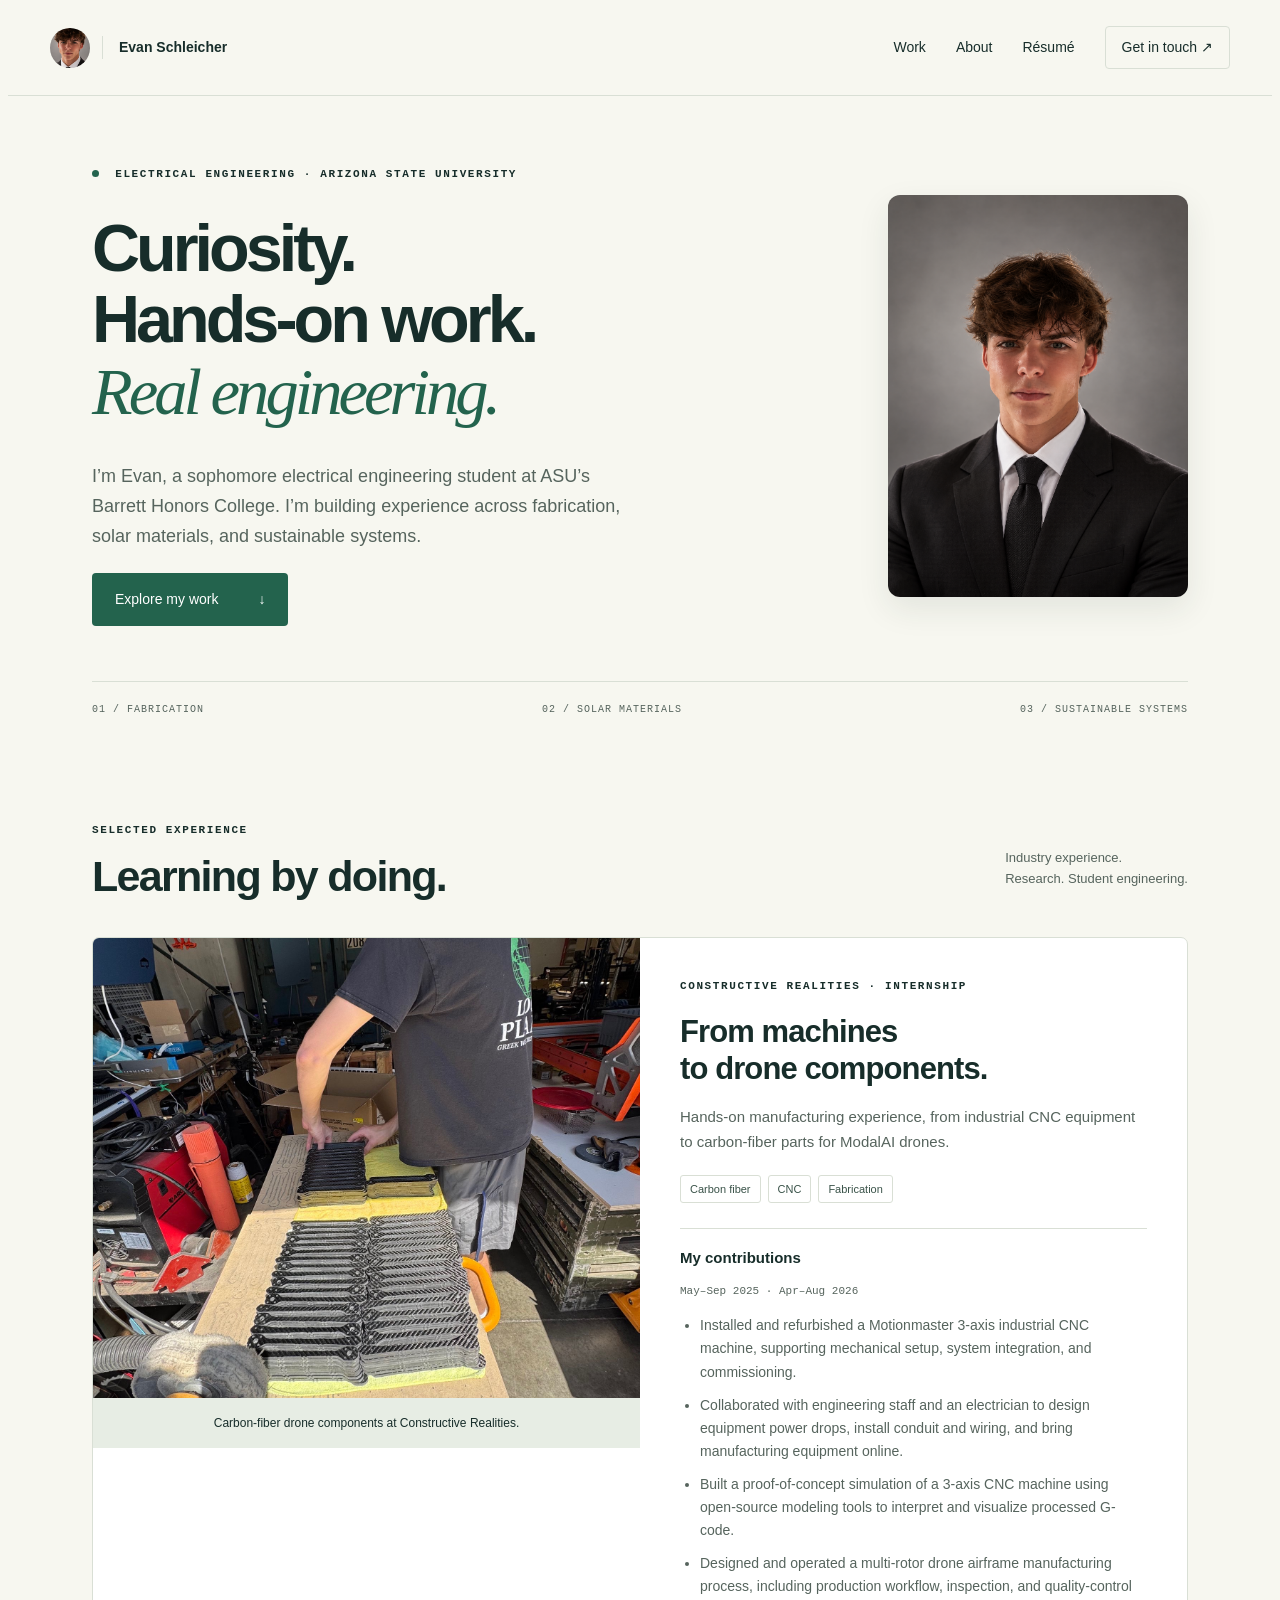
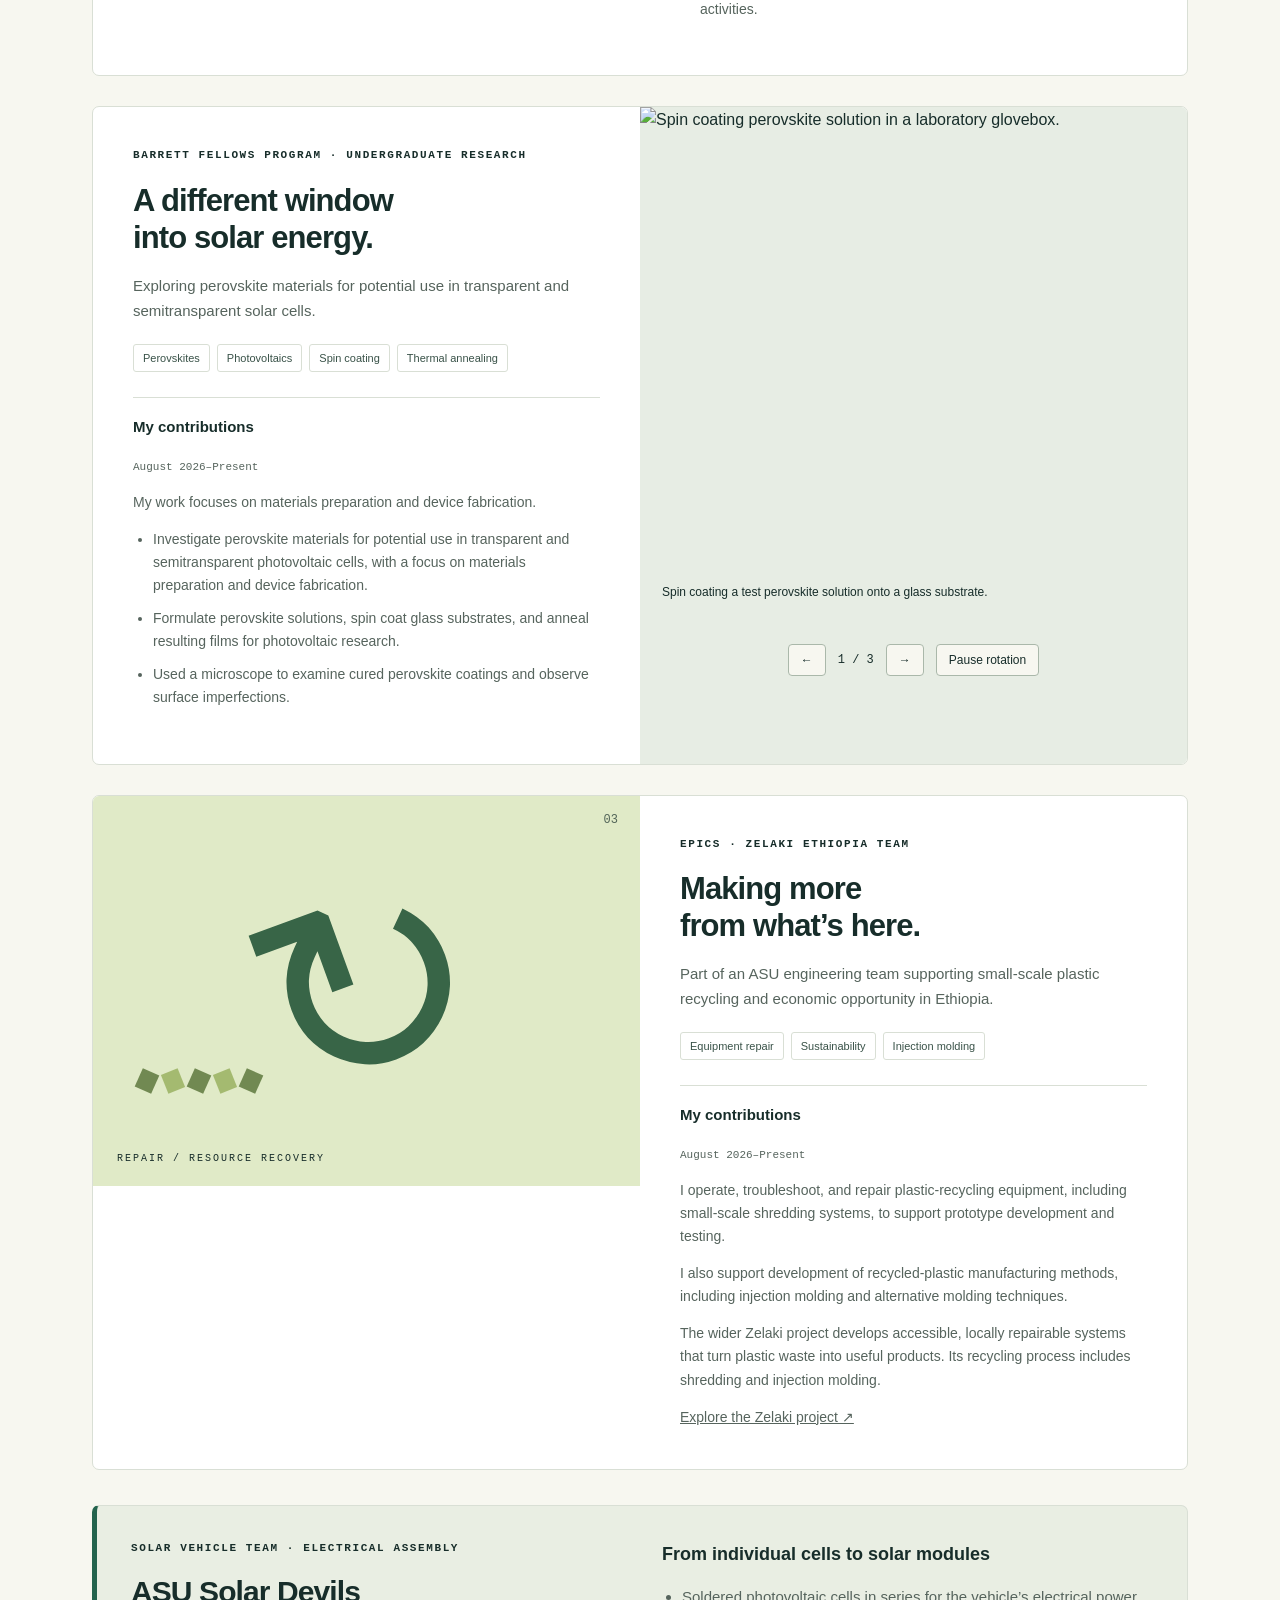
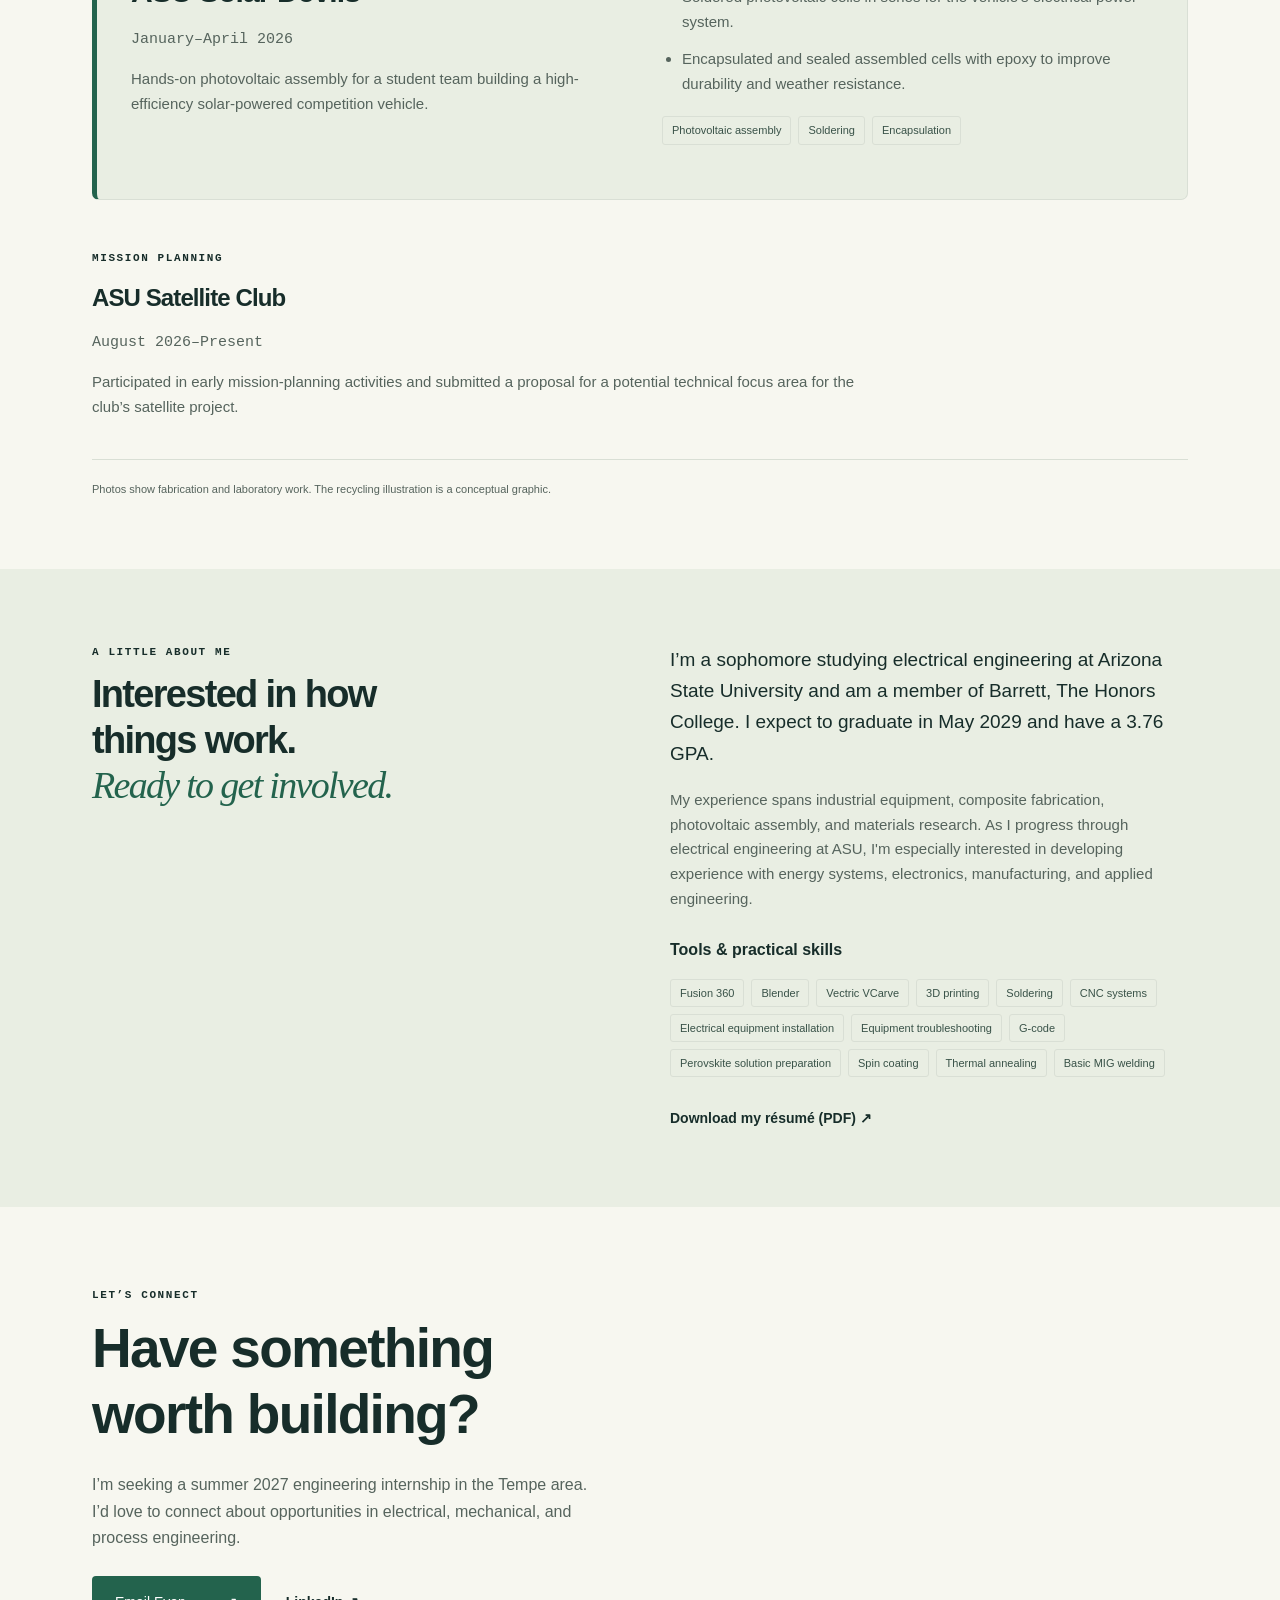
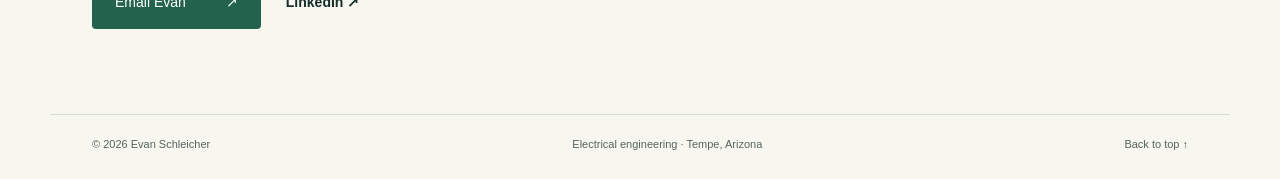
==== commit becf11c7: "Update résumé PDF, GPA and technical skills" ====
--- a/index.html
+++ b/index.html
@@ -33,7 +33,7 @@
 <section class="solar-feature" aria-labelledby="solar-title"><div><div class="eyebrow">SOLAR VEHICLE TEAM · ELECTRICAL ASSEMBLY</div><h3 id="solar-title">ASU Solar Devils</h3><p class="dates">January–April 2026</p><p>Hands-on photovoltaic assembly for a student team building a high-efficiency solar-powered competition vehicle.</p></div><div><h4>From individual cells to solar modules</h4><ul><li>Soldered photovoltaic cells in series for the vehicle’s electrical power system.</li><li>Encapsulated and sealed assembled cells with epoxy to improve durability and weather resistance.</li></ul><div class="tags"><span>Photovoltaic assembly</span><span>Soldering</span><span>Encapsulation</span></div></div></section><div class="satellite-note"><div class="eyebrow">MISSION PLANNING</div><h3>ASU Satellite Club</h3><p class="dates">August 2026–Present</p><p>Participated in early mission-planning activities and submitted a proposal for a potential technical focus area for the club’s satellite project.</p></div>
 <p class="visual-note">Photos show fabrication and laboratory work. The recycling illustration is a conceptual graphic.</p>
 </section>
-<section class="about" id="about"><div class="wrap about-grid"><div><div class="eyebrow">A LITTLE ABOUT ME</div><h2>Interested in how<br>things work.<br><em>Ready to get involved.</em></h2></div><div><p class="intro">I’m a sophomore studying electrical engineering at Arizona State University and am a member of Barrett, The Honors College. I expect to graduate in May 2029 and have a 3.79 GPA.</p><p>My experience spans industrial equipment, composite fabrication, photovoltaic assembly, and materials research. As I progress through electrical engineering at ASU, I'm especially interested in developing experience with energy systems, electronics, manufacturing, and applied engineering.</p><h3>Tools & practical skills</h3><div class="tags"><span>Fusion 360</span><span>Blender</span><span>Vectric VCarve</span><span>3D printing</span><span>Soldering</span><span>CNC equipment</span><span>Equipment troubleshooting</span><span>G-code</span><span>Perovskite solution preparation</span><span>Spin coating</span><span>Thermal annealing</span><span>Basic MIG welding</span></div><a class="text-link" href="Evan-Schleicher-Resume.pdf" download>Download my résumé (PDF) <span aria-hidden="true">↗</span></a></div></div></section>
+<section class="about" id="about"><div class="wrap about-grid"><div><div class="eyebrow">A LITTLE ABOUT ME</div><h2>Interested in how<br>things work.<br><em>Ready to get involved.</em></h2></div><div><p class="intro">I’m a sophomore studying electrical engineering at Arizona State University and am a member of Barrett, The Honors College. I expect to graduate in May 2029 and have a 3.76 GPA.</p><p>My experience spans industrial equipment, composite fabrication, photovoltaic assembly, and materials research. As I progress through electrical engineering at ASU, I'm especially interested in developing experience with energy systems, electronics, manufacturing, and applied engineering.</p><h3>Tools & practical skills</h3><div class="tags"><span>Fusion 360</span><span>Blender</span><span>Vectric VCarve</span><span>3D printing</span><span>Soldering</span><span>CNC systems</span><span>Electrical equipment installation</span><span>Equipment troubleshooting</span><span>G-code</span><span>Perovskite solution preparation</span><span>Spin coating</span><span>Thermal annealing</span><span>Basic MIG welding</span></div><a class="text-link" href="Evan-Schleicher-Resume.pdf?v=20261006-latest" download>Download my résumé (PDF) <span aria-hidden="true">↗</span></a></div></div></section>
 <section class="contact wrap" id="contact"><div class="eyebrow">LET’S CONNECT</div><h2>Have something<br>worth building?</h2><p>I’m seeking a summer 2027 engineering internship in the Tempe area. I’d love to connect about opportunities in electrical, mechanical, and process engineering.</p><a class="button" href="mailto:eschlei1@asu.edu">Email Evan <span aria-hidden="true">↗</span></a><a class="text-link" href="https://www.linkedin.com/in/evan-schleicher" target="_blank" rel="noopener noreferrer">LinkedIn ↗</a></section>
 </main><footer class="wrap"><span>© 2026 Evan Schleicher</span><span>Electrical engineering · Tempe, Arizona</span><a href="#">Back to top ↑</a></footer>
 <script src="carousel.js?v=1" defer></script></body></html>
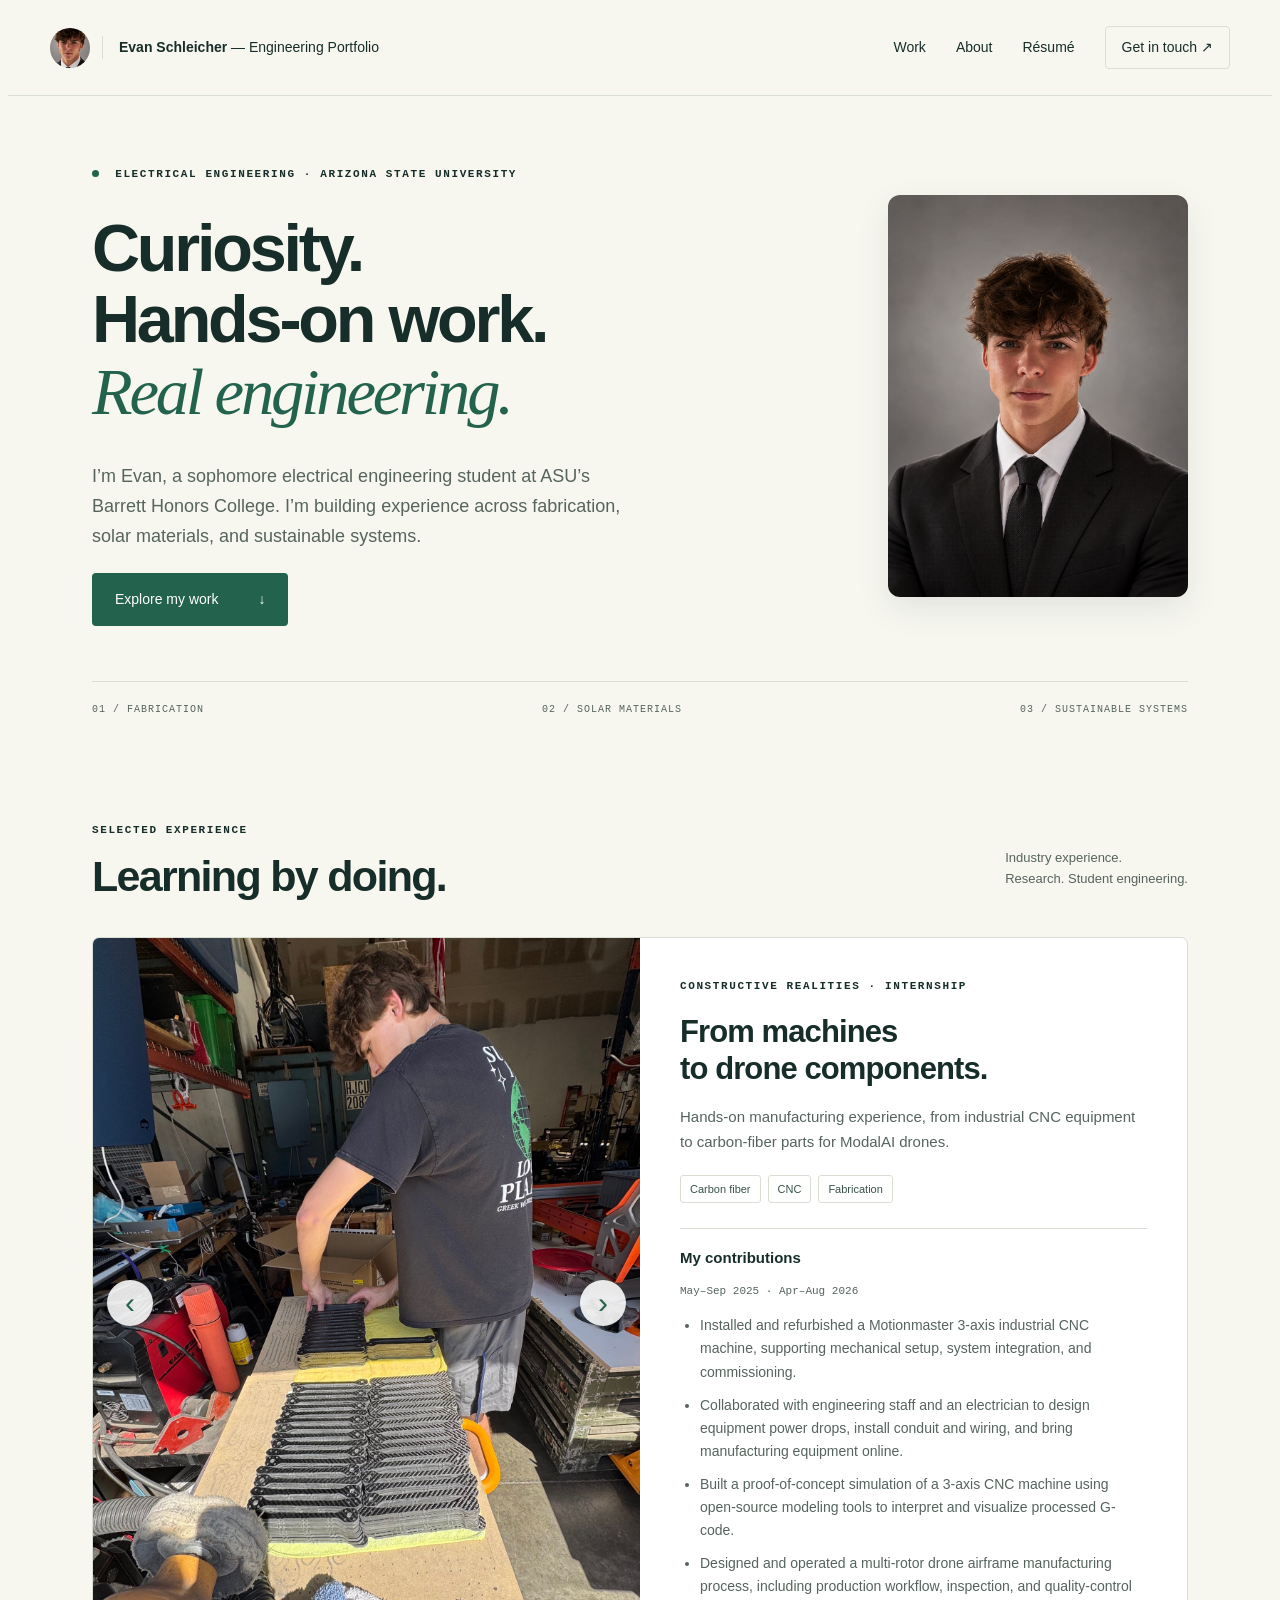
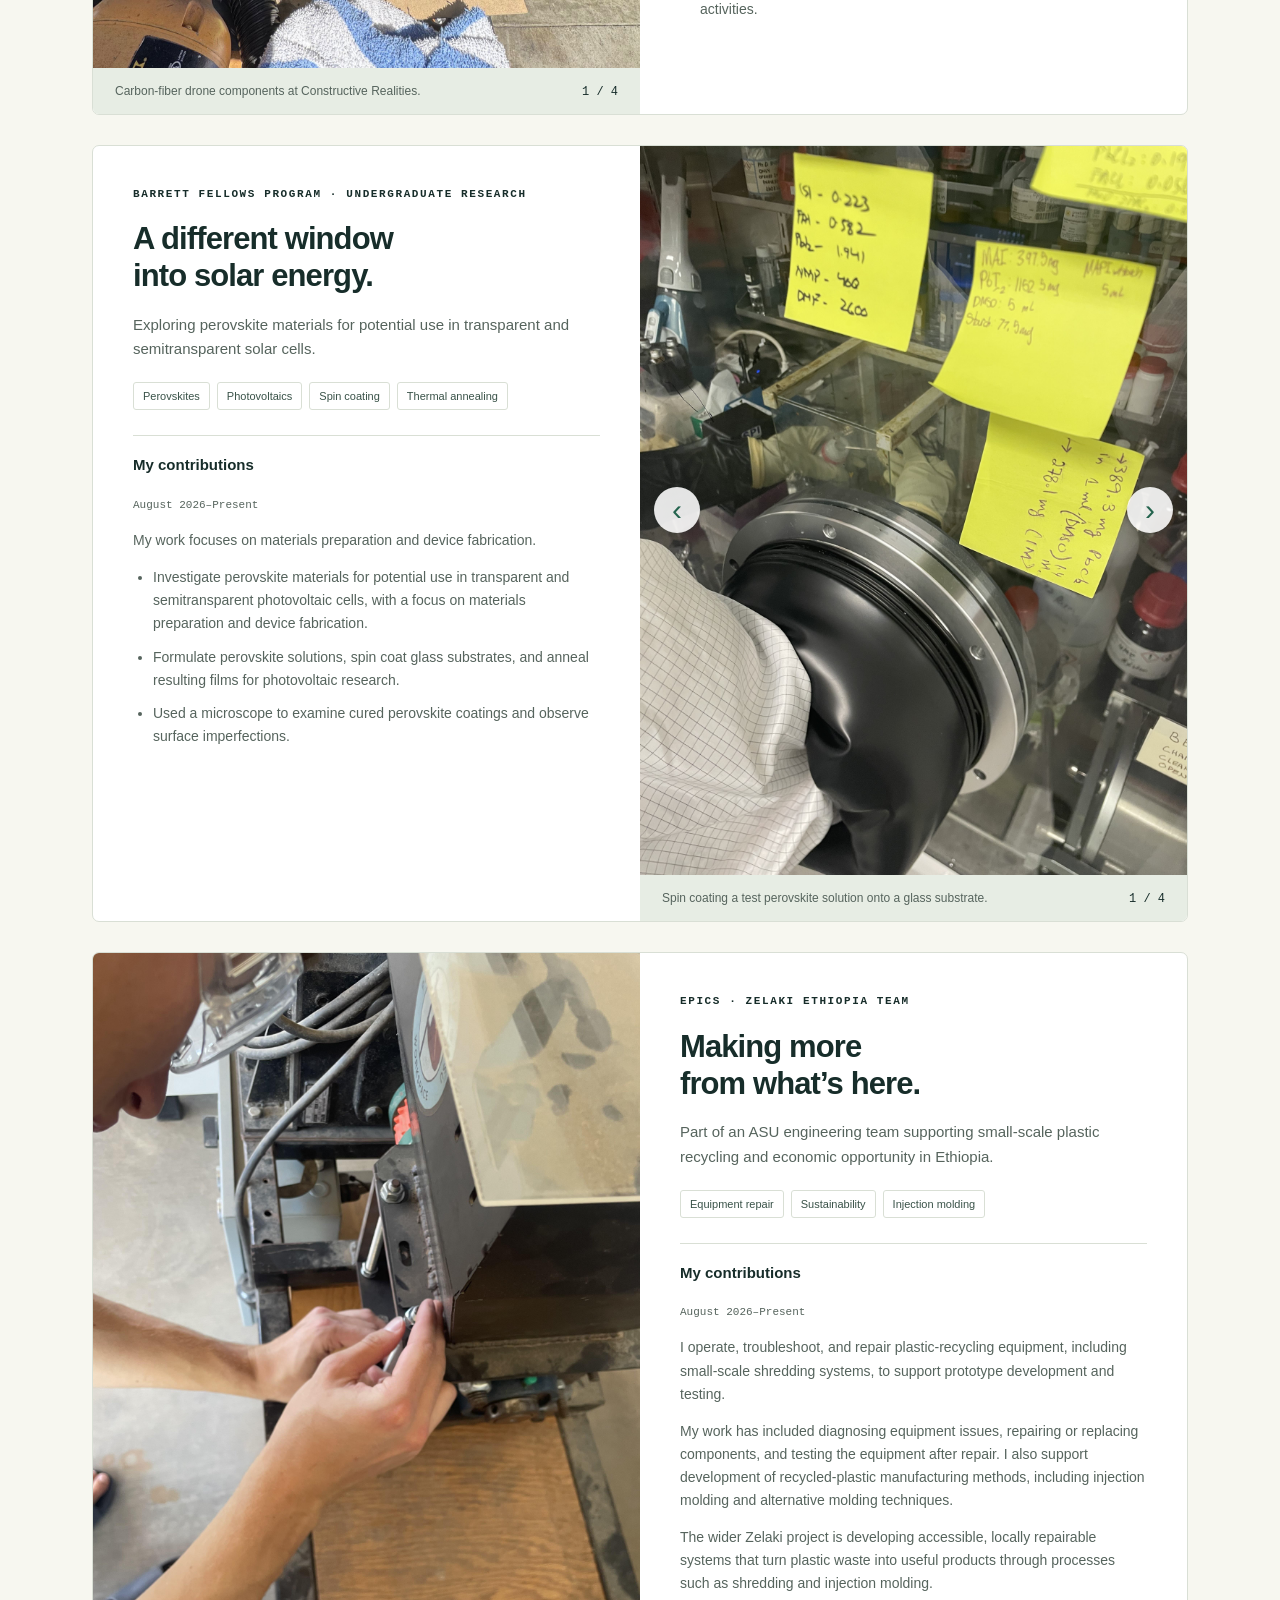
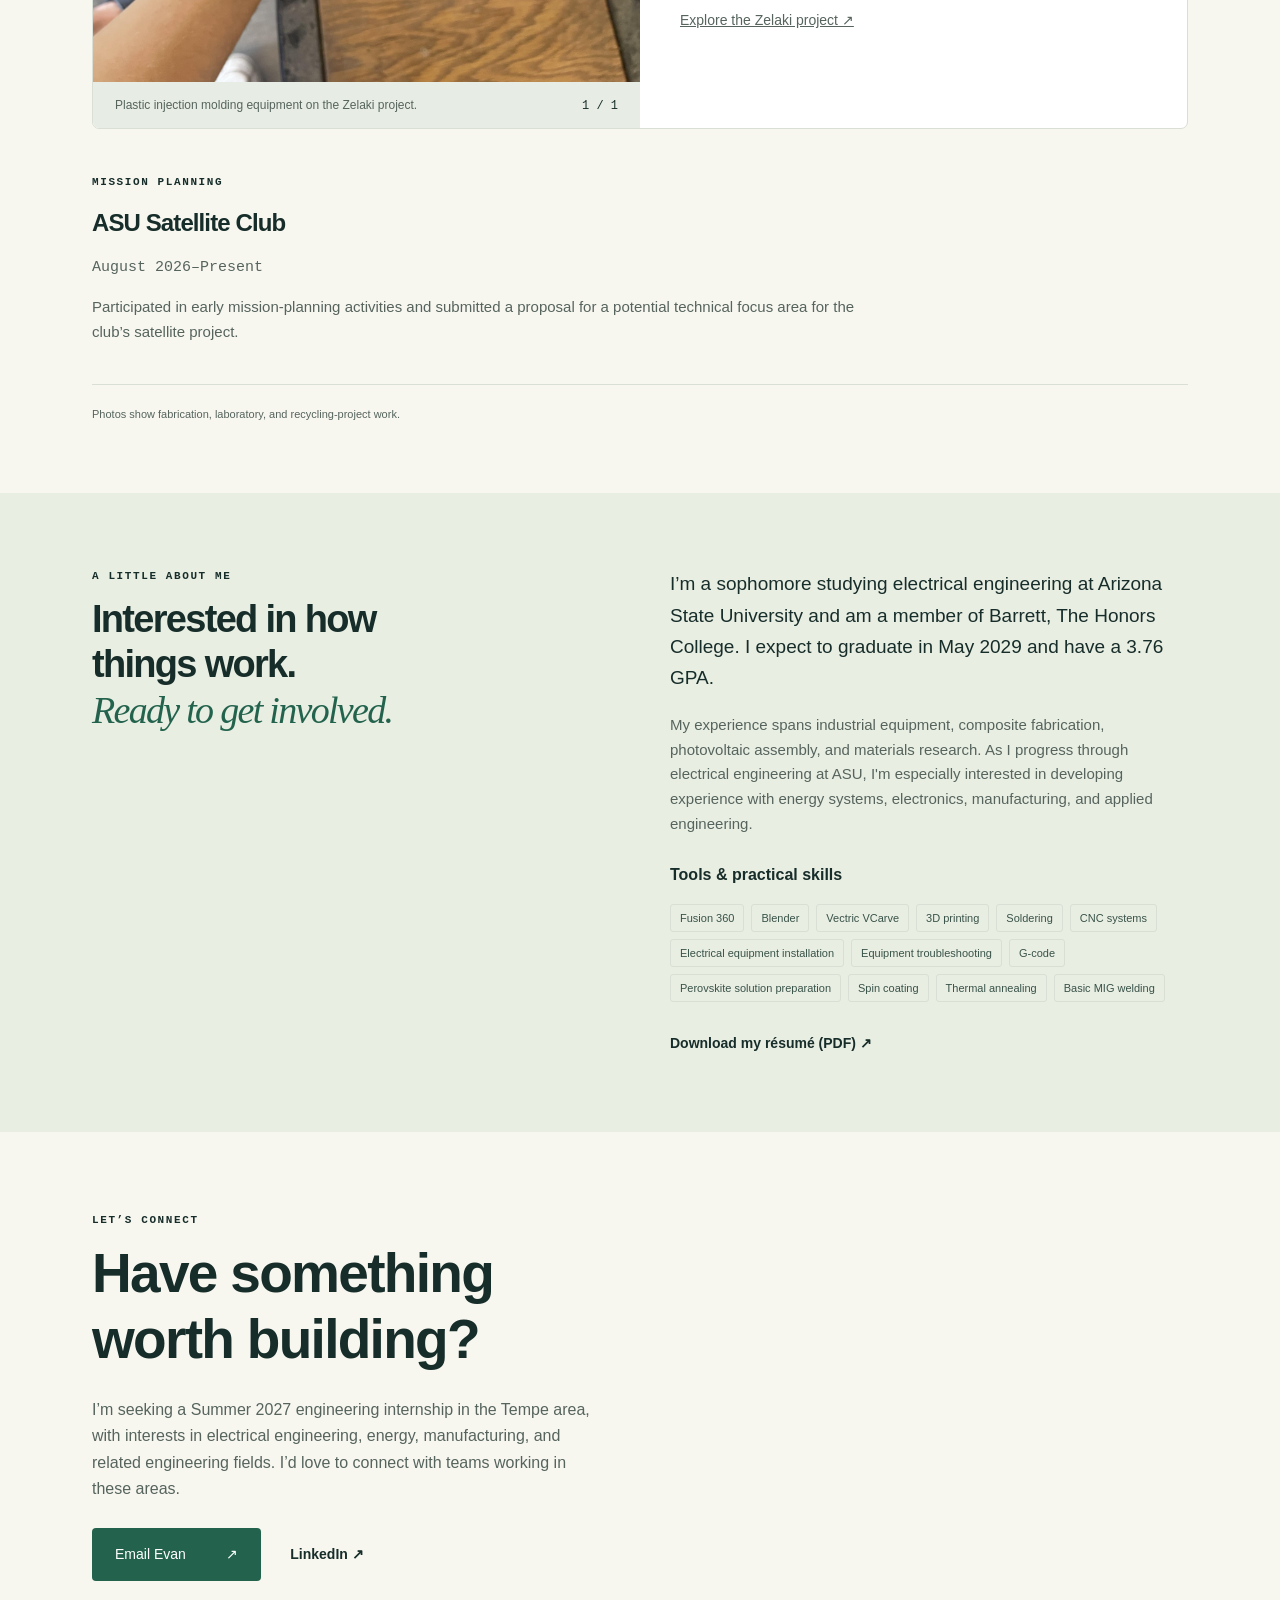
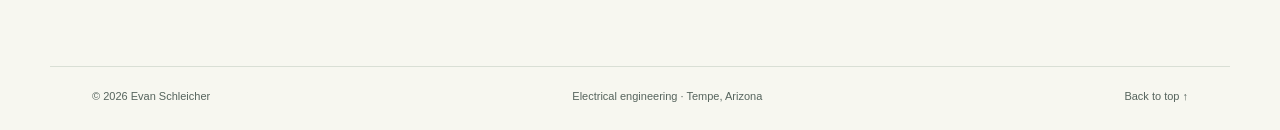
==== commit e3d99070: "Restore photo galleries and revision while retaining latest updates" ====
--- a/index.html
+++ b/index.html
@@ -1,39 +1,305 @@
 <!doctype html>
 <html lang="en">
 <head>
-<meta charset="utf-8"><meta name="viewport" content="width=device-width,initial-scale=1">
-<title>Evan Schleicher | Electrical Engineering</title>
-<meta name="description" content="Evan Schleicher's engineering portfolio: carbon-fiber fabrication, perovskite photovoltaics, and sustainable engineering at Arizona State University.">
-<link rel="stylesheet" href="style.css?v=20261006-headshot">
+  <meta charset="utf-8">
+  <meta name="viewport" content="width=device-width,initial-scale=1">
+  <title>Evan Schleicher | Electrical Engineering</title>
+  <meta name="description" content="Evan Schleicher's engineering portfolio: carbon-fiber fabrication, perovskite photovoltaics, and sustainable engineering at Arizona State University.">
+  <link rel="stylesheet" href="style.css?v=recovered20261006">
 </head>
 <body>
-<a class="skip" href="#main">Skip to content</a>
-<header><a class="brand" href="#"><div class="brand-avatar"><img src="evan-headshot.png" alt="" width="40" height="40"></div><span>Evan Schleicher</span></a><nav aria-label="Main navigation"><a href="#work">Work</a><a href="#about">About</a><a href="resume.html">Résumé</a><a class="nav-contact" href="#contact">Get in touch <span aria-hidden="true">↗</span></a></nav></header>
-<main id="main">
-<section class="hero wrap"><div class="hero-layout"><div class="hero-introduction">
+  <a class="skip" href="#main">Skip to content</a>
+
+  <header>
+    <a class="brand" href="#"><div class="brand-avatar"><img src="evan-headshot.png" alt="" width="40" height="40"></div><span>Evan Schleicher <span class="portfolio-label">— Engineering Portfolio</span></span></a>
+    <nav aria-label="Main navigation">
+      <a href="#work">Work</a>
+      <a href="#about">About</a>
+      <a href="resume.html">Résumé</a>
+      <a class="nav-contact" href="#contact">Get in touch <span aria-hidden="true">↗</span></a>
+    </nav>
+  </header>
+
+  <main id="main">
+    <section class="hero wrap"><div class="hero-layout"><div class="hero-introduction">
 <div class="eyebrow"><span class="dot"></span> ELECTRICAL ENGINEERING · ARIZONA STATE UNIVERSITY</div>
 <h1>Curiosity.<br>Hands-on work.<br><em>Real engineering.</em></h1>
 <div class="hero-bottom"><p>I’m Evan, a sophomore electrical engineering student at ASU’s Barrett Honors College. I’m building experience across fabrication, solar materials, and sustainable systems.</p><a class="button" href="#work">Explore my work <span aria-hidden="true">↓</span></a></div>
 </div><figure class="hero-portrait"><img src="evan-headshot.png" alt="Evan Schleicher wearing a black suit and tie." fetchpriority="high"></figure></div><div class="topics"><span>01 / FABRICATION</span><span>02 / SOLAR MATERIALS</span><span>03 / SUSTAINABLE SYSTEMS</span></div>
 </section>
-<section class="work wrap" id="work">
-<div class="section-heading"><div><div class="eyebrow">SELECTED EXPERIENCE</div><h2>Learning by doing.</h2></div><p>Industry experience.<br>Research. Student engineering.</p></div>
-<article class="project" id="fabrication">
-<figure class="art research-photo"><a href="drone-fabrication.jpg" target="_blank" rel="noopener" aria-label="View full photo of carbon-fiber drone components"><img src="drone-fabrication.jpg" alt="Working with rows of carbon-fiber drone components on a workshop bench at Constructive Realities." loading="lazy" width="1536" height="2048" style="object-position:center 60%"></a><figcaption>Carbon-fiber drone components at Constructive Realities.</figcaption></figure>
-<div class="project-copy"><div class="eyebrow">CONSTRUCTIVE REALITIES · INTERNSHIP</div><h3>From machines<br>to drone components.</h3><p>Hands-on manufacturing experience, from industrial CNC equipment to carbon-fiber parts for ModalAI drones.</p><div class="tags"><span>Carbon fiber</span><span>CNC</span><span>Fabrication</span></div><section class="contributions"><h4>My contributions</h4><div class="detail"><p class="dates">May–Sep 2025 · Apr–Aug 2026</p><ul><li>Installed and refurbished a Motionmaster 3-axis industrial CNC machine, supporting mechanical setup, system integration, and commissioning.</li><li>Collaborated with engineering staff and an electrician to design equipment power drops, install conduit and wiring, and bring manufacturing equipment online.</li><li>Built a proof-of-concept simulation of a 3-axis CNC machine using open-source modeling tools to interpret and visualize processed G-code.</li><li>Designed and operated a multi-rotor drone airframe manufacturing process, including production workflow, inspection, and quality-control activities.</li></ul></div></section></div>
-</article>
-<article class="project reverse" id="research">
-<div class="photo-carousel" role="region" aria-roledescription="carousel" aria-label="Perovskite research photos"><figure class="slide"><a href="perovskite-spin-coating.png" target="_blank" rel="noopener"><img src="perovskite-spin-coating.png" alt="Spin coating perovskite solution in a laboratory glovebox." width="2832" height="3628"></a><figcaption>Spin coating a test perovskite solution onto a glass substrate.</figcaption></figure><figure class="slide" hidden><a href="perovskite-microscope.jpg" target="_blank" rel="noopener"><img src="perovskite-microscope.jpg" alt="Microscope and workstation used to examine cured perovskite." width="2832" height="3628"></a><figcaption>Using a microscope to inspect cured perovskite on a substrate.</figcaption></figure><figure class="slide" hidden><a href="perovskite-surface.jpg" target="_blank" rel="noopener"><img src="perovskite-surface.jpg" alt="Microscope display showing surface imperfections in a perovskite film." width="2832" height="3628"></a><figcaption>Surface imperfections visible on the microscope display.</figcaption></figure><div class="carousel-controls"><button type="button" data-prev aria-label="Previous photo">←</button><span class="slide-count" aria-live="off">1 / 3</span><button type="button" data-next aria-label="Next photo">→</button><button type="button" data-pause>Pause rotation</button></div></div>
-<div class="project-copy"><div class="eyebrow">BARRETT FELLOWS PROGRAM · UNDERGRADUATE RESEARCH</div><h3>A different window<br>into solar energy.</h3><p>Exploring perovskite materials for potential use in transparent and semitransparent solar cells.</p><div class="tags"><span>Perovskites</span><span>Photovoltaics</span><span>Spin coating</span><span>Thermal annealing</span></div><section class="contributions"><h4>My contributions</h4><div class="detail"><p><span class="dates">August 2026–Present</span></p><p>My work focuses on materials preparation and device fabrication.</p><ul><li>Investigate perovskite materials for potential use in transparent and semitransparent photovoltaic cells, with a focus on materials preparation and device fabrication.</li><li>Formulate perovskite solutions, spin coat glass substrates, and anneal resulting films for photovoltaic research.</li><li>Used a microscope to examine cured perovskite coatings and observe surface imperfections.</li></ul></div></section></div>
-</article>
-<article class="project" id="epics">
-<div class="art recycling" aria-hidden="true"><div class="loop">↻</div><div class="flakes"><i></i><i></i><i></i><i></i><i></i></div><span>REPAIR / RESOURCE RECOVERY</span><b>03</b></div>
-<div class="project-copy"><div class="eyebrow">EPICS · ZELAKI ETHIOPIA TEAM</div><h3>Making more<br>from what’s here.</h3><p>Part of an ASU engineering team supporting small-scale plastic recycling and economic opportunity in Ethiopia.</p><div class="tags"><span>Equipment repair</span><span>Sustainability</span><span>Injection molding</span></div><section class="contributions"><h4>My contributions</h4><div class="detail"><p><span class="dates">August 2026–Present</span></p><p>I operate, troubleshoot, and repair plastic-recycling equipment, including small-scale shredding systems, to support prototype development and testing.</p><p>I also support development of recycled-plastic manufacturing methods, including injection molding and alternative molding techniques.</p><p>The wider Zelaki project develops accessible, locally repairable systems that turn plastic waste into useful products. Its recycling process includes shredding and injection molding.</p><a href="https://zelaki.asu.edu/" target="_blank" rel="noopener noreferrer">Explore the Zelaki project ↗</a></div></section></div>
-</article>
-<section class="solar-feature" aria-labelledby="solar-title"><div><div class="eyebrow">SOLAR VEHICLE TEAM · ELECTRICAL ASSEMBLY</div><h3 id="solar-title">ASU Solar Devils</h3><p class="dates">January–April 2026</p><p>Hands-on photovoltaic assembly for a student team building a high-efficiency solar-powered competition vehicle.</p></div><div><h4>From individual cells to solar modules</h4><ul><li>Soldered photovoltaic cells in series for the vehicle’s electrical power system.</li><li>Encapsulated and sealed assembled cells with epoxy to improve durability and weather resistance.</li></ul><div class="tags"><span>Photovoltaic assembly</span><span>Soldering</span><span>Encapsulation</span></div></div></section><div class="satellite-note"><div class="eyebrow">MISSION PLANNING</div><h3>ASU Satellite Club</h3><p class="dates">August 2026–Present</p><p>Participated in early mission-planning activities and submitted a proposal for a potential technical focus area for the club’s satellite project.</p></div>
-<p class="visual-note">Photos show fabrication and laboratory work. The recycling illustration is a conceptual graphic.</p>
-</section>
-<section class="about" id="about"><div class="wrap about-grid"><div><div class="eyebrow">A LITTLE ABOUT ME</div><h2>Interested in how<br>things work.<br><em>Ready to get involved.</em></h2></div><div><p class="intro">I’m a sophomore studying electrical engineering at Arizona State University and am a member of Barrett, The Honors College. I expect to graduate in May 2029 and have a 3.76 GPA.</p><p>My experience spans industrial equipment, composite fabrication, photovoltaic assembly, and materials research. As I progress through electrical engineering at ASU, I'm especially interested in developing experience with energy systems, electronics, manufacturing, and applied engineering.</p><h3>Tools & practical skills</h3><div class="tags"><span>Fusion 360</span><span>Blender</span><span>Vectric VCarve</span><span>3D printing</span><span>Soldering</span><span>CNC systems</span><span>Electrical equipment installation</span><span>Equipment troubleshooting</span><span>G-code</span><span>Perovskite solution preparation</span><span>Spin coating</span><span>Thermal annealing</span><span>Basic MIG welding</span></div><a class="text-link" href="Evan-Schleicher-Resume.pdf?v=20261006-latest" download>Download my résumé (PDF) <span aria-hidden="true">↗</span></a></div></div></section>
-<section class="contact wrap" id="contact"><div class="eyebrow">LET’S CONNECT</div><h2>Have something<br>worth building?</h2><p>I’m seeking a summer 2027 engineering internship in the Tempe area. I’d love to connect about opportunities in electrical, mechanical, and process engineering.</p><a class="button" href="mailto:eschlei1@asu.edu">Email Evan <span aria-hidden="true">↗</span></a><a class="text-link" href="https://www.linkedin.com/in/evan-schleicher" target="_blank" rel="noopener noreferrer">LinkedIn ↗</a></section>
-</main><footer class="wrap"><span>© 2026 Evan Schleicher</span><span>Electrical engineering · Tempe, Arizona</span><a href="#">Back to top ↑</a></footer>
-<script src="carousel.js?v=1" defer></script></body></html>
+
+    <section class="work wrap" id="work">
+      <div class="section-heading">
+        <div>
+          <div class="eyebrow">SELECTED EXPERIENCE</div>
+          <h2>Learning by doing.</h2>
+        </div>
+        <p>Industry experience.<br>Research. Student engineering.</p>
+      </div>
+
+      <article class="project" id="fabrication">
+        <div class="photo-carousel" role="region" aria-roledescription="carousel" aria-label="Fabrication photos">
+          <div class="slides">
+            <figure class="slide" data-caption="Carbon-fiber drone components at Constructive Realities.">
+              <a href="drone-fabrication.jpg">
+                <img
+                  src="drone-fabrication.jpg"
+                  alt="Working with rows of carbon-fiber drone components on a workshop bench at Constructive Realities."
+                  loading="lazy"
+                  width="1536"
+                  height="2048"
+                >
+              </a>
+            </figure>
+            <figure class="slide" hidden data-caption="Industrial CNC equipment at the Constructive Realities workshop.">
+              <a href="drone-fabrication-machine-01.png">
+                <img
+                  src="drone-fabrication-machine-01.png"
+                  alt="Industrial CNC machine in the Constructive Realities workshop."
+                  loading="lazy"
+                  width="1244"
+                  height="1244"
+                >
+              </a>
+            </figure>
+            <figure class="slide" hidden data-caption="Fabrication equipment used for drone component production.">
+              <a href="drone-fabrication-machine-02.png">
+                <img
+                  src="drone-fabrication-machine-02.png"
+                  alt="Fabrication machine used for drone component production at Constructive Realities."
+                  loading="lazy"
+                  width="1460"
+                  height="1697"
+                >
+              </a>
+            </figure>
+            <figure class="slide" hidden data-caption="Carbon-fiber multi-rotor drone airframe built at Constructive Realities.">
+              <a href="airframe.png">
+                <img
+                  src="airframe.png"
+                  alt="Carbon-fiber multi-rotor drone airframe manufactured at Constructive Realities."
+                  loading="lazy"
+                  width="1089"
+                  height="1089"
+                >
+              </a>
+            </figure>
+            <button type="button" class="chevron" data-prev aria-label="Previous photo">‹</button>
+            <button type="button" class="chevron" data-next aria-label="Next photo">›</button>
+          </div>
+          <div class="carousel-caption">
+            <span class="caption-text">Carbon-fiber drone components at Constructive Realities.</span>
+            <span class="slide-count" aria-live="off">1 / 4</span>
+          </div>
+        </div>
+        <div class="project-copy">
+          <div class="eyebrow">CONSTRUCTIVE REALITIES · INTERNSHIP</div>
+          <h3>From machines<br>to drone components.</h3>
+          <p>Hands-on manufacturing experience, from industrial CNC equipment to carbon-fiber parts for ModalAI drones.</p>
+          <div class="tags">
+            <span>Carbon fiber</span>
+            <span>CNC</span>
+            <span>Fabrication</span>
+          </div>
+          <section class="contributions">
+            <h4>My contributions</h4>
+            <div class="detail">
+              <p class="dates">May–Sep 2025 · Apr–Aug 2026</p>
+              <ul>
+                <li>Installed and refurbished a Motionmaster 3-axis industrial CNC machine, supporting mechanical setup, system integration, and commissioning.</li>
+                <li>Collaborated with engineering staff and an electrician to design equipment power drops, install conduit and wiring, and bring manufacturing equipment online.</li>
+                <li>Built a proof-of-concept simulation of a 3-axis CNC machine using open-source modeling tools to interpret and visualize processed G-code.</li>
+                <li>Designed and operated a multi-rotor drone airframe manufacturing process, including production workflow, inspection, and quality-control activities.</li>
+              </ul>
+            </div>
+          </section>
+        </div>
+      </article>
+
+      <article class="project reverse" id="research">
+        <div class="photo-carousel" role="region" aria-roledescription="carousel" aria-label="Perovskite research photos">
+          <div class="slides">
+            <figure class="slide" data-caption="Spin coating a test perovskite solution onto a glass substrate.">
+              <a href="perovskite-spin-coating.jpg">
+                <img
+                  src="perovskite-spin-coating.jpg"
+                  alt="Spin coating perovskite solution in a laboratory glovebox."
+                  width="3024"
+                  height="4032"
+                >
+              </a>
+            </figure>
+            <figure class="slide" hidden data-caption="Centrifuge used to prepare perovskite precursor solutions.">
+              <a href="perovskite-centerfuge.jpg">
+                <img
+                  src="perovskite-centerfuge.jpg"
+                  alt="Centrifuge used in perovskite materials preparation."
+                  loading="lazy"
+                  width="3024"
+                  height="4032"
+                >
+              </a>
+            </figure>
+            <figure class="slide" hidden data-caption="Using a microscope to inspect cured perovskite on a substrate.">
+              <a href="perovskite-microscope.jpg">
+                <img
+                  src="perovskite-microscope.jpg"
+                  alt="Microscope and workstation used to examine cured perovskite."
+                  width="2832"
+                  height="3628"
+                >
+              </a>
+            </figure>
+            <figure class="slide" hidden data-caption="Surface imperfections visible on the microscope display.">
+              <a href="perovskite-surface.jpg">
+                <img
+                  src="perovskite-surface.jpg"
+                  alt="Microscope display showing surface imperfections in a perovskite film."
+                  width="2832"
+                  height="3628"
+                >
+              </a>
+            </figure>
+            <button type="button" class="chevron" data-prev aria-label="Previous photo">‹</button>
+            <button type="button" class="chevron" data-next aria-label="Next photo">›</button>
+          </div>
+          <div class="carousel-caption">
+            <span class="caption-text">Spin coating a test perovskite solution onto a glass substrate.</span>
+            <span class="slide-count" aria-live="off">1 / 4</span>
+          </div>
+        </div>
+        <div class="project-copy">
+          <div class="eyebrow">BARRETT FELLOWS PROGRAM · UNDERGRADUATE RESEARCH</div>
+          <h3>A different window<br>into solar energy.</h3>
+          <p>Exploring perovskite materials for potential use in transparent and semitransparent solar cells.</p>
+          <div class="tags">
+            <span>Perovskites</span>
+            <span>Photovoltaics</span>
+            <span>Spin coating</span>
+            <span>Thermal annealing</span>
+          </div>
+          <section class="contributions">
+            <h4>My contributions</h4>
+            <div class="detail">
+              <p><span class="dates">August 2026–Present</span></p>
+              <p>My work focuses on materials preparation and device fabrication.</p>
+              <ul>
+                <li>Investigate perovskite materials for potential use in transparent and semitransparent photovoltaic cells, with a focus on materials preparation and device fabrication.</li>
+                <li>Formulate perovskite solutions, spin coat glass substrates, and anneal resulting films for photovoltaic research.</li>
+                <li>Used a microscope to examine cured perovskite coatings and observe surface imperfections.</li>
+              </ul>
+            </div>
+          </section>
+        </div>
+      </article>
+
+      <article class="project" id="epics">
+        <div class="photo-carousel" role="region" aria-roledescription="carousel" aria-label="Zelaki recycling equipment photos">
+          <div class="slides">
+            <figure class="slide" data-caption="Plastic injection molding equipment on the Zelaki project.">
+              <a href="epics-plastic-injection.jpg">
+                <img
+                  src="epics-plastic-injection.jpg"
+                  alt="Plastic injection molding equipment used for recycled-plastic manufacturing."
+                  loading="lazy"
+                  width="3024"
+                  height="4032"
+                >
+              </a>
+            </figure>
+            <button type="button" class="chevron" data-prev aria-label="Previous photo">‹</button>
+            <button type="button" class="chevron" data-next aria-label="Next photo">›</button>
+          </div>
+          <div class="carousel-caption">
+            <span class="caption-text">Plastic injection molding equipment on the Zelaki project.</span>
+            <span class="slide-count" aria-live="off">1 / 1</span>
+          </div>
+        </div>
+        <div class="project-copy">
+          <div class="eyebrow">EPICS · ZELAKI ETHIOPIA TEAM</div>
+          <h3>Making more<br>from what’s here.</h3>
+          <p>Part of an ASU engineering team supporting small-scale plastic recycling and economic opportunity in Ethiopia.</p>
+          <div class="tags">
+            <span>Equipment repair</span>
+            <span>Sustainability</span>
+            <span>Injection molding</span>
+          </div>
+          <section class="contributions">
+            <h4>My contributions</h4>
+            <div class="detail">
+              <p><span class="dates">August 2026–Present</span></p>
+              <p>I operate, troubleshoot, and repair plastic-recycling equipment, including small-scale shredding systems, to support prototype development and testing.</p>
+              <p>My work has included diagnosing equipment issues, repairing or replacing components, and testing the equipment after repair. I also support development of recycled-plastic manufacturing methods, including injection molding and alternative molding techniques.</p>
+              <p>The wider Zelaki project is developing accessible, locally repairable systems that turn plastic waste into useful products through processes such as shredding and injection molding.</p>
+              <a href="https://zelaki.asu.edu/" target="_blank" rel="noopener noreferrer">Explore the Zelaki project ↗</a>
+            </div>
+          </section>
+        </div>
+      </article>
+
+      <div class="satellite-note">
+        <div class="eyebrow">MISSION PLANNING</div>
+        <h3>ASU Satellite Club</h3>
+        <p class="dates">August 2026–Present</p>
+        <p>Participated in early mission-planning activities and submitted a proposal for a potential technical focus area for the club’s satellite project.</p>
+      </div>
+
+      <p class="visual-note">Photos show fabrication, laboratory, and recycling-project work.</p>
+    </section>
+
+    <section class="about" id="about">
+      <div class="wrap about-grid">
+        <div>
+          <div class="eyebrow">A LITTLE ABOUT ME</div>
+          <h2>Interested in how<br>things work.<br><em>Ready to get involved.</em></h2>
+        </div>
+        <div>
+          <p class="intro">I’m a sophomore studying electrical engineering at Arizona State University and am a member of Barrett, The Honors College. I expect to graduate in May 2029 and have a 3.76 GPA.</p>
+          <p>My experience spans industrial equipment, composite fabrication, photovoltaic assembly, and materials research. As I progress through electrical engineering at ASU, I'm especially interested in developing experience with energy systems, electronics, manufacturing, and applied engineering.</p>
+          <h3>Tools &amp; practical skills</h3>
+          <div class="tags">
+            <span>Fusion 360</span>
+            <span>Blender</span>
+            <span>Vectric VCarve</span>
+            <span>3D printing</span>
+            <span>Soldering</span>
+            <span>CNC systems</span><span>Electrical equipment installation</span>
+            <span>Equipment troubleshooting</span>
+            <span>G-code</span>
+            <span>Perovskite solution preparation</span>
+            <span>Spin coating</span>
+            <span>Thermal annealing</span>
+            <span>Basic MIG welding</span>
+          </div>
+          <a class="text-link" href="Evan-Schleicher-Resume.pdf?v=20261006-latest" download>Download my résumé (PDF) <span aria-hidden="true">↗</span></a>
+        </div>
+      </div>
+    </section>
+
+    <section class="contact wrap" id="contact">
+      <div class="eyebrow">LET’S CONNECT</div>
+      <h2>Have something<br>worth building?</h2>
+      <p>I’m seeking a Summer 2027 engineering internship in the Tempe area, with interests in electrical engineering, energy, manufacturing, and related engineering fields. I’d love to connect with teams working in these areas.</p>
+      <a class="button" href="mailto:eschlei1@asu.edu">Email Evan <span aria-hidden="true">↗</span></a>
+      <a class="text-link" href="https://www.linkedin.com/in/evan-schleicher" target="_blank" rel="noopener noreferrer">LinkedIn ↗</a>
+    </section>
+  </main>
+
+  <div class="lightbox" id="lightbox" hidden>
+    <div class="lightbox-backdrop" data-close></div>
+    <figure class="lightbox-content">
+      <img src="" alt="">
+      <figcaption></figcaption>
+      <button type="button" class="lightbox-close" data-close aria-label="Close image viewer">✕</button>
+    </figure>
+  </div>
+
+  <footer class="wrap">
+    <span>© 2026 Evan Schleicher</span>
+    <span>Electrical engineering · Tempe, Arizona</span>
+    <a href="#">Back to top ↑</a>
+  </footer>
+
+  <script src="carousel.js?v=recovered20261006" defer></script>
+</body>
+</html>
--- a/style.css
+++ b/style.css
@@ -1,11 +1,57 @@
-:root{--ink:#172d2a;--green:#23634d;--paper:#f7f7f0;--line:#d9dfd5;--muted:#56645d;--lime:#d5ed9d}*{box-sizing:border-box}html{scroll-behavior:smooth;scroll-padding-top:95px}body{margin:0;background:var(--paper);color:var(--ink);font-family:Arial,Helvetica,sans-serif;font-size:16px;line-height:1.65}a{color:inherit;text-decoration:none}a:hover{text-decoration:underline}a:focus-visible,summary:focus-visible{outline:3px solid #a85822;outline-offset:5px}.wrap{max-width:1180px;margin:auto;padding-left:42px;padding-right:42px}header{max-width:1264px;margin:auto;display:flex;justify-content:space-between;align-items:center;padding:26px 42px;border-bottom:1px solid var(--line)}.brand{font-size:23px;font-weight:800;letter-spacing:-1px;display:flex;align-items:center;gap:16px}.brand span{font-size:14px;letter-spacing:0;font-weight:600;border-left:1px solid var(--line);padding-left:16px}nav{display:flex;gap:30px;font-size:14px;align-items:center}.nav-contact{border:1px solid var(--line);padding:9px 16px;border-radius:4px}.eyebrow{font:11px/1.5 'Courier New',monospace;letter-spacing:1.6px;font-weight:700}.hero{padding-top:70px;padding-bottom:0}.dot{display:inline-block;width:7px;height:7px;background:var(--green);border-radius:50%;margin-right:8px}h1{font-size:clamp(48px,6.6vw,85px);line-height:1.08;letter-spacing:-4px;margin:30px 0}h1 em,h2 em{font-family:Georgia,serif;font-weight:400;color:var(--green)}.hero-bottom{display:flex;justify-content:space-between;align-items:end;gap:40px;margin-top:34px}.hero-bottom p{max-width:550px;font-size:18px;color:var(--muted);margin:0}.button{display:inline-flex;align-items:center;justify-content:space-between;gap:40px;background:var(--green);color:white;padding:15px 23px;font-size:14px;border-radius:4px;white-space:nowrap}.button:hover{background:#174b39;text-decoration:none}.topics{display:flex;justify-content:space-between;gap:20px;border-top:1px solid var(--line);margin-top:55px;padding:20px 0;font:10px/1.5 'Courier New',monospace;letter-spacing:1px;color:var(--muted)}.work{padding-top:85px}.section-heading{display:flex;justify-content:space-between;align-items:end;margin-bottom:35px}.section-heading p{font-size:13px;color:var(--muted)}h2{font-size:43px;letter-spacing:-1.7px;line-height:1.2;margin:12px 0 0}h3{font-size:31px;line-height:1.2;letter-spacing:-.9px;margin:18px 0}.project{display:grid;grid-template-columns:1fr 1fr;border:1px solid var(--line);margin-bottom:30px;background:#fff;border-radius:7px;overflow:hidden}.project-copy{padding:40px}.project-copy>p{color:var(--muted);font-size:15px}.art{position:relative;min-height:390px;overflow:hidden;display:flex;align-items:center;justify-content:center}.art>span{position:absolute;bottom:22px;left:24px;font:10px 'Courier New',monospace;letter-spacing:2px}.art>b{position:absolute;right:22px;top:17px;font:12px 'Courier New',monospace;opacity:.7}.carbon{background:repeating-linear-gradient(45deg,#203631 0,#203631 2px,#233b35 2px,#233b35 4px);color:#c6d6c7}.part{width:215px;height:215px;border:26px solid #90a493;border-radius:35px;transform:rotate(-28deg) skew(8deg,8deg);box-shadow:12px 15px 0 #102b25,20px 23px 40px #0a211a}.part:before,.part:after{content:'';position:absolute;left:67px;top:-44px;width:30px;height:252px;background:#7d9583;border:1px solid #b3c4b0}.part:after{transform:rotate(90deg)}.solar{background:#e7ede4}.layer{position:absolute;width:215px;height:215px;transform:rotate(-30deg) skew(16deg,16deg);border:1px solid #729b78;background:linear-gradient(120deg,#becfaa66,#406c6266);box-shadow:9px 12px 0 #91ac9c33}.l1{margin-top:110px}.l2{margin-top:0;background:linear-gradient(120deg,#d1acb399,#638e6f99)}.l3{margin-top:-110px;background:linear-gradient(120deg,#e6f2ca99,#a1bdab77)}.recycling{background:#e0eac7}.loop{font:270px/1 Georgia,serif;color:#386547;transform:rotate(-20deg)}.flakes{position:absolute;display:flex;gap:8px;bottom:95px;left:45px}.flakes i{display:block;width:18px;height:20px;background:#718952;transform:rotate(24deg)}.flakes i:nth-child(even){transform:rotate(-22deg);background:#a4ba70}.tags{display:flex;flex-wrap:wrap;gap:7px;margin:20px 0}.tags span{font-size:11px;border:1px solid var(--line);padding:4px 9px;border-radius:3px;color:#395248}details{border-top:1px solid var(--line);margin-top:25px}summary{padding-top:17px;font-size:13px;font-weight:600;cursor:pointer;list-style:none;display:flex;justify-content:space-between}summary::-webkit-details-marker{display:none}details[open] summary span{transform:rotate(45deg)}.detail{font-size:14px;color:var(--muted)}.detail ul{padding-left:20px}.detail li{margin:10px 0}.detail a{text-decoration:underline}.dates{font:11px/1.6 'Courier New',monospace}.reverse .art{grid-column:2;grid-row:1}.reverse .project-copy{grid-column:1;grid-row:1}.additional{display:grid;grid-template-columns:1fr 1fr;gap:45px;padding:35px 0;border-bottom:1px solid var(--line)}.additional h3{font-size:25px}.additional p{font-size:15px;color:var(--muted)}.visual-note{font-size:11px;color:var(--muted);margin:20px 0 70px}.about{background:#e9eee3;padding:75px 0}.about-grid{display:grid;grid-template-columns:1fr 1fr;gap:60px}.about h2{font-size:38px}.about p{color:var(--muted);font-size:15px}.about .intro{font-size:19px;color:var(--ink);margin-top:0}.about h3{font-size:16px;letter-spacing:0;margin-top:28px}.text-link{font-size:14px;font-weight:600;display:inline-block;margin-top:10px}.contact{padding-top:80px;padding-bottom:85px}.contact h2{font-size:55px}.contact p{max-width:500px;color:var(--muted);margin:25px 0}.contact .text-link{margin-left:25px}footer{display:flex;justify-content:space-between;gap:20px;padding-top:20px;padding-bottom:25px;border-top:1px solid var(--line);font-size:11px;color:var(--muted)}.skip{position:absolute;top:-100px;padding:10px;background:white;z-index:10}.skip:focus{top:0}.resume{max-width:850px;padding-top:45px;padding-bottom:60px}.resume h1{font-size:43px;letter-spacing:-1px}.resume h2{font-size:21px;border-bottom:1px solid var(--line);padding-bottom:8px;margin-top:32px}.resume h3{font-size:17px;letter-spacing:0;margin-bottom:3px}.resume ul{padding-left:21px}.resume li{margin-bottom:5px}.resume .date{font-size:12px;color:var(--muted)}.print-button{border:0;cursor:pointer;font-family:inherit}.resume .contact-line{font-size:14px}.resume .role{display:flex;justify-content:space-between;align-items:baseline;gap:15px}.resume p{margin:6px 0}.resume li{font-size:14px}@media(max-width:760px){header{padding:18px 22px}.brand span{display:none}nav{gap:17px;font-size:12px}.nav-contact{padding:6px 9px}.wrap{padding-left:24px;padding-right:24px}.hero{padding-top:48px}h1{letter-spacing:-2.7px}.hero-bottom{display:block}.hero-bottom p{font-size:16px}.hero-bottom .button{margin-top:25px}.topics{flex-wrap:wrap;margin-top:35px;font-size:9px}.work{padding-top:48px}.section-heading{display:block}.section-heading p{display:none}h2{font-size:34px}.project{grid-template-columns:1fr}.art{min-height:300px}.project-copy{padding:28px}.reverse .art,.reverse .project-copy{grid-column:auto;grid-row:auto}.project-copy h3{font-size:29px}.additional,.about-grid{grid-template-columns:1fr;gap:22px}.about{padding:50px 0}.about h2{font-size:33px}.contact{padding-top:55px;padding-bottom:55px}.contact h2{font-size:43px}footer{flex-wrap:wrap}.resume .role{display:block}.resume h1{font-size:37px}}@media(prefers-reduced-motion:reduce){html{scroll-behavior:auto}}@media print{header,.print-button,.back-link{display:none!important}body{background:white;color:#111}.resume{max-width:none;padding:0}.resume h1{font-size:28px;margin:0 0 8px}.resume h2{font-size:15px;margin-top:16px}.resume h3{font-size:13px;margin-top:12px}.resume p,.resume li,.resume .contact-line{font-size:10px;line-height:1.4}.resume .date{font-size:10px}.resume ul{margin:5px 0}.resume section{break-inside:avoid}@page{size:letter;margin:0.55in}}
+:root{--ink:#172d2a;--green:#23634d;--paper:#f7f7f0;--line:#d9dfd5;--muted:#56645d;--lime:#d5ed9d}*{box-sizing:border-box}html{scroll-behavior:smooth;scroll-padding-top:95px}body{margin:0;background:var(--paper);color:var(--ink);font-family:Arial,Helvetica,sans-serif;font-size:16px;line-height:1.65}a{color:inherit;text-decoration:none}a:hover{text-decoration:underline}a:focus-visible,summary:focus-visible{outline:3px solid #a85822;outline-offset:5px}.wrap{max-width:1180px;margin:auto;padding-left:42px;padding-right:42px}header{max-width:1264px;margin:auto;display:flex;justify-content:space-between;align-items:center;padding:26px 42px;border-bottom:1px solid var(--line)}.brand{font-size:23px;font-weight:800;letter-spacing:-1px;display:flex;align-items:center;gap:16px}.brand span{font-size:14px;letter-spacing:0;font-weight:600;border-left:1px solid var(--line);padding-left:16px}nav{display:flex;gap:30px;font-size:14px;align-items:center}.nav-contact{border:1px solid var(--line);padding:9px 16px;border-radius:4px}.eyebrow{font:11px/1.5 'Courier New',monospace;letter-spacing:1.6px;font-weight:700}.hero{padding-top:70px;padding-bottom:0}.dot{display:inline-block;width:7px;height:7px;background:var(--green);border-radius:50%;margin-right:8px}h1{font-size:clamp(42px,5.4vw,68px);line-height:1.08;letter-spacing:-3.2px;margin:30px 0}h1 em,h2 em{font-family:Georgia,serif;font-weight:400;color:var(--green)}.hero-bottom{display:flex;justify-content:space-between;align-items:end;gap:40px;margin-top:34px}.hero-bottom p{max-width:550px;font-size:18px;color:var(--muted);margin:0}.button{display:inline-flex;align-items:center;justify-content:space-between;gap:40px;background:var(--green);color:white;padding:15px 23px;font-size:14px;border-radius:4px;white-space:nowrap}.button:hover{background:#174b39;text-decoration:none}.topics{display:flex;justify-content:space-between;gap:20px;border-top:1px solid var(--line);margin-top:55px;padding:20px 0;font:10px/1.5 'Courier New',monospace;letter-spacing:1px;color:var(--muted)}.work{padding-top:85px}.section-heading{display:flex;justify-content:space-between;align-items:end;margin-bottom:35px}.section-heading p{font-size:13px;color:var(--muted)}h2{font-size:43px;letter-spacing:-1.7px;line-height:1.2;margin:12px 0 0}h3{font-size:31px;line-height:1.2;letter-spacing:-.9px;margin:18px 0}.project{display:grid;grid-template-columns:1fr 1fr;border:1px solid var(--line);margin-bottom:30px;background:#fff;border-radius:7px;overflow:hidden}.project-copy{padding:40px}.project-copy>p{color:var(--muted);font-size:15px}.art{position:relative;min-height:390px;overflow:hidden;display:flex;align-items:center;justify-content:center}.art>span{position:absolute;bottom:22px;left:24px;font:10px 'Courier New',monospace;letter-spacing:2px}.art>b{position:absolute;right:22px;top:17px;font:12px 'Courier New',monospace;opacity:.7}.carbon{background:repeating-linear-gradient(45deg,#203631 0,#203631 2px,#233b35 2px,#233b35 4px);color:#c6d6c7}.part{width:215px;height:215px;border:26px solid #90a493;border-radius:35px;transform:rotate(-28deg) skew(8deg,8deg);box-shadow:12px 15px 0 #102b25,20px 23px 40px #0a211a}.part:before,.part:after{content:'';position:absolute;left:67px;top:-44px;width:30px;height:252px;background:#7d9583;border:1px solid #b3c4b0}.part:after{transform:rotate(90deg)}.solar{background:#e7ede4}.layer{position:absolute;width:215px;height:215px;transform:rotate(-30deg) skew(16deg,16deg);border:1px solid #729b78;background:linear-gradient(120deg,#becfaa66,#406c6266);box-shadow:9px 12px 0 #91ac9c33}.l1{margin-top:110px}.l2{margin-top:0;background:linear-gradient(120deg,#d1acb399,#638e6f99)}.l3{margin-top:-110px;background:linear-gradient(120deg,#e6f2ca99,#a1bdab77)}.recycling{background:#e0eac7}.loop{font:270px/1 Georgia,serif;color:#386547;transform:rotate(-20deg)}.flakes{position:absolute;display:flex;gap:8px;bottom:95px;left:45px}.flakes i{display:block;width:18px;height:20px;background:#718952;transform:rotate(24deg)}.flakes i:nth-child(even){transform:rotate(-22deg);background:#a4ba70}.tags{display:flex;flex-wrap:wrap;gap:7px;margin:20px 0}.tags span{font-size:11px;border:1px solid var(--line);padding:4px 9px;border-radius:3px;color:#395248}details{border-top:1px solid var(--line);margin-top:25px}summary{padding-top:17px;font-size:13px;font-weight:600;cursor:pointer;list-style:none;display:flex;justify-content:space-between}summary::-webkit-details-marker{display:none}details[open] summary span{transform:rotate(45deg)}.detail{font-size:14px;color:var(--muted)}.detail ul{padding-left:20px}.detail li{margin:10px 0}.detail a{text-decoration:underline}.dates{font:11px/1.6 'Courier New',monospace}.reverse .art{grid-column:2;grid-row:1}.reverse .project-copy{grid-column:1;grid-row:1}.additional{display:grid;grid-template-columns:1fr 1fr;gap:45px;padding:35px 0;border-bottom:1px solid var(--line)}.additional h3{font-size:25px}.additional p{font-size:15px;color:var(--muted)}.visual-note{font-size:11px;color:var(--muted);margin:20px 0 70px}.about{background:#e9eee3;padding:75px 0}.about-grid{display:grid;grid-template-columns:1fr 1fr;gap:60px}.about h2{font-size:38px}.about p{color:var(--muted);font-size:15px}.about .intro{font-size:19px;color:var(--ink);margin-top:0}.about h3{font-size:16px;letter-spacing:0;margin-top:28px}.text-link{font-size:14px;font-weight:600;display:inline-block;margin-top:10px}.contact{padding-top:80px;padding-bottom:85px}.contact h2{font-size:55px}.contact p{max-width:500px;color:var(--muted);margin:25px 0}.contact .text-link{margin-left:25px}footer{display:flex;justify-content:space-between;gap:20px;padding-top:20px;padding-bottom:25px;border-top:1px solid var(--line);font-size:11px;color:var(--muted)}.skip{position:absolute;top:-100px;padding:10px;background:white;z-index:10}.skip:focus{top:0}.resume{max-width:850px;padding-top:45px;padding-bottom:60px}.resume h1{font-size:43px;letter-spacing:-1px}.resume h2{font-size:21px;border-bottom:1px solid var(--line);padding-bottom:8px;margin-top:32px}.resume h3{font-size:17px;letter-spacing:0;margin-bottom:3px}.resume ul{padding-left:21px}.resume li{margin-bottom:5px}.resume .date{font-size:12px;color:var(--muted)}.print-button{border:0;cursor:pointer;font-family:inherit}.resume .contact-line{font-size:14px}.resume .role{display:flex;justify-content:space-between;align-items:baseline;gap:15px}.resume p{margin:6px 0}.resume li{font-size:14px}@media(max-width:760px){header{padding:18px 22px}.brand span{display:none}nav{gap:17px;font-size:12px}.nav-contact{padding:6px 9px}.wrap{padding-left:24px;padding-right:24px}.hero{padding-top:48px}h1{letter-spacing:-2.7px}.hero-bottom{display:block}.hero-bottom p{font-size:16px}.hero-bottom .button{margin-top:25px}.topics{flex-wrap:wrap;margin-top:35px;font-size:9px}.work{padding-top:48px}.section-heading{display:block}.section-heading p{display:none}h2{font-size:34px}.project{grid-template-columns:1fr}.art{min-height:300px}.project-copy{padding:28px}.reverse .art,.reverse .project-copy{grid-column:auto;grid-row:auto}.project-copy h3{font-size:29px}.additional,.about-grid{grid-template-columns:1fr;gap:22px}.about{padding:50px 0}.about h2{font-size:33px}.contact{padding-top:55px;padding-bottom:55px}.contact h2{font-size:43px}footer{flex-wrap:wrap}.resume .role{display:block}.resume h1{font-size:37px}}@media(prefers-reduced-motion:reduce){html{scroll-behavior:auto}}@media print{header,.print-button,.back-link{display:none!important}body{background:white;color:#111}.resume{max-width:none;padding:0}.resume h1{font-size:28px;margin:0 0 8px}.resume h2{font-size:15px;margin-top:16px}.resume h3{font-size:13px;margin-top:12px}.resume p,.resume li,.resume .contact-line{font-size:10px;line-height:1.4}.resume .date{font-size:10px}.resume ul{margin:5px 0}.resume section{break-inside:avoid}@page{size:letter;margin:0.55in}} 
-.research-photo{margin:0;display:flex;flex-direction:column;background:#e7ede4}.research-photo a{display:block;width:100%}.research-photo img{display:block;width:100%;height:460px;object-fit:cover;object-position:center 55%}.research-photo figcaption{padding:16px 22px;font-size:12px;line-height:1.5;color:var(--ink)}@media(max-width:760px){.research-photo img{height:400px}}
+ 
-.research-gallery{display:grid;grid-template-columns:1fr 1fr;gap:24px;margin:-6px 0 45px}.research-gallery figure{margin:0;background:white;border:1px solid var(--line);border-radius:7px;overflow:hidden}.research-gallery img{display:block;width:100%;height:380px;object-fit:cover;object-position:center}.research-gallery figcaption{padding:18px 22px;font-size:13px;color:var(--muted)}.research-gallery strong{color:var(--ink)}@media(max-width:760px){.research-gallery{grid-template-columns:1fr}.research-gallery img{height:360px}}
+.research-photo{margin:0;display:flex;flex-direction:column;background:#e7ede4}.research-photo a{display:block;width:100%}.research-photo img{display:block;width:100%;object-fit:cover;object-position:center 55%}.research-photo figcaption{padding:16px 22px;font-size:12px;line-height:1.5;color:var(--ink)} 
-.solar-feature{display:grid;grid-template-columns:1fr 1fr;gap:40px;background:#e9eee3;border:1px solid var(--line);border-left:5px solid var(--green);border-radius:7px;padding:34px;margin:35px 0}.solar-feature h3{font-size:30px}.solar-feature h4{margin:0 0 16px;font-size:18px}.solar-feature p,.solar-feature li{font-size:15px;color:var(--muted)}.solar-feature ul{padding-left:20px}.solar-feature li{margin-bottom:12px}.satellite-note{padding:15px 0 25px;border-bottom:1px solid var(--line)}.satellite-note h3{font-size:24px}.satellite-note p{font-size:15px;color:var(--muted);max-width:800px}@media(max-width:760px){.solar-feature{grid-template-columns:1fr;gap:15px;padding:25px}}
+ 
-.contributions{border-top:1px solid var(--line);margin-top:25px;padding-top:17px}.contributions h4{margin:0 0 12px;font-size:15px}.photo-carousel{background:#e7ede4;min-width:0}.reverse .photo-carousel{grid-column:2;grid-row:1}.slide{margin:0}.slide[hidden]{display:none}.slide a{display:block}.slide img{display:block;width:100%;height:460px;object-fit:cover;object-position:center 55%}.slide figcaption{padding:16px 22px;min-height:72px;font-size:12px;line-height:1.5}.carousel-controls{display:flex;justify-content:center;align-items:center;gap:12px;padding:5px 16px 18px}.carousel-controls button{background:var(--paper);border:1px solid #aab8aa;border-radius:4px;padding:8px 12px;cursor:pointer;color:var(--ink);font:12px Arial,sans-serif}.carousel-controls button:focus-visible{outline:3px solid #a85822;outline-offset:3px}.slide-count{font:12px monospace}.project .research-photo{align-self:start}.project .art.recycling{height:390px;align-self:start}@media(max-width:760px){.reverse .photo-carousel{grid-column:auto;grid-row:auto}.slide img{height:400px}}
+.research-gallery{display:grid;grid-template-columns:1fr 1fr;gap:24px;margin:-6px 0 45px}.research-gallery figure{margin:0;background:white;border:1px solid var(--line);border-radius:7px;overflow:hidden}.research-gallery img{display:block;width:100%;height:380px;object-fit:cover;object-position:center}.research-gallery figcaption{padding:18px 22px;font-size:13px;color:var(--muted)}.research-gallery strong{color:var(--ink)}@media(max-width:760px){.research-gallery{grid-template-columns:1fr}.research-gallery img{height:360px}}+
++
+.solar-feature{display:grid;grid-template-columns:1fr 1fr;gap:40px;background:#e9eee3;border:1px solid var(--line);border-left:5px solid var(--green);border-radius:7px;padding:34px;margin:35px 0}.solar-feature h3{font-size:30px}.solar-feature h4{margin:0 0 16px;font-size:18px}.solar-feature p,.solar-feature li{font-size:15px;color:var(--muted)}.solar-feature ul{padding-left:20px}.solar-feature li{margin-bottom:12px}.satellite-note{padding:15px 0 25px;border-bottom:1px solid var(--line)}.satellite-note h3{font-size:24px}.satellite-note p{font-size:15px;color:var(--muted);max-width:800px}@media(max-width:760px){.solar-feature{grid-template-columns:1fr;gap:15px;padding:25px}}+
++
+.contributions{border-top:1px solid var(--line);margin-top:25px;padding-top:17px}.contributions h4{margin:0 0 12px;font-size:15px}.photo-carousel{background:#e7ede4;min-width:0}.reverse .photo-carousel{grid-column:2;grid-row:1}.slide{margin:0}.slide[hidden]{display:none}.slide a{display:block}.slide img{display:block;width:100%;object-fit:cover;object-position:center 55%}.project .research-photo{align-self:start}.project .art.recycling{height:390px;align-self:start}@media(max-width:760px){.reverse .photo-carousel{grid-column:auto;grid-row:auto}}+
++
+/* Overlay chevrons + caption bar inside the carousel image box */+
+.slides{position:relative;display:flex}.slide{margin:0;width:100%}.slide a{display:block;cursor:zoom-in}.slide img{display:block;width:100%;flex:none}.chevron{position:absolute;top:50%;transform:translateY(-50%);z-index:2;width:46px;height:46px;border:0;border-radius:50%;background:rgba(255,255,255,.88);color:var(--green);font-size:30px;line-height:1;padding:0;cursor:pointer;display:inline-flex;align-items:center;justify-content:center;box-shadow:0 1px 4px rgba(23,45,42,.25);transition:background .15s ease,transform .15s ease}.chevron:hover{background:#fff;transform:translateY(-50%) scale(1.08)}.chevron:focus-visible{outline:3px solid #a85822;outline-offset:3px}.chevron[data-prev]{left:14px}.chevron[data-next]{right:14px}.carousel-caption{display:flex;justify-content:space-between;align-items:baseline;gap:18px;padding:14px 22px;font-size:12px;line-height:1.5}.caption-text{color:var(--muted)}.slide-count{font:12px monospace;white-space:nowrap}+
+.slides:has(.slide:only-of-type) .chevron{display:none}+
++
+/* Images flex to the height of the adjacent text column */+
+.project .photo-carousel,.project .research-photo{display:flex;flex-direction:column;min-height:0}+
+.project .slides{flex:1;min-height:0}+
+.slide a{display:flex;height:100%}+
+.slide img{width:100%;height:100%;object-fit:cover;object-position:center}+
+.project .research-photo a{display:flex;flex:1;min-height:0}+
+.project .research-photo img{width:100%;height:100%;object-fit:cover;object-position:center}+
+.project .research-photo figcaption{flex:none}+
+@media(max-width:760px){.slide img,.project .research-photo img{height:340px;object-fit:cover}}+
++
+/* Lightbox modal */+
+.lightbox{position:fixed;inset:0;z-index:100;display:flex;align-items:center;justify-content:center;padding:4vmin}.lightbox[hidden]{display:none}.lightbox-backdrop{position:absolute;inset:0;background:rgba(12,20,18,.82)}.lightbox-content{position:relative;margin:0;max-width:92vw;max-height:88vh;display:flex;flex-direction:column;align-items:center;gap:12px}.lightbox-content img{max-width:92vw;max-height:80vh;object-fit:contain;box-shadow:0 18px 60px rgba(0,0,0,.5)}.lightbox-content figcaption{color:#e6ece4;font-size:13px;text-align:center;padding:0 40px}.lightbox-close{position:absolute;top:-16px;right:-16px;width:44px;height:44px;border:0;border-radius:50%;background:rgba(255,255,255,.92);color:var(--ink);font-size:18px;cursor:pointer;display:inline-flex;align-items:center;justify-content:center;box-shadow:0 1px 6px rgba(0,0,0,.4)}.lightbox-close:hover{background:#fff}.lightbox-close:focus-visible{outline:3px solid #a85822;outline-offset:3px}@media(max-width:760px){.lightbox{padding:6vmin}.lightbox-content img{max-width:88vw;max-height:78vh}.lightbox-close{top:-10px;right:-6px}}+
+
 .brand{display:flex;align-items:center;gap:12px}.brand .brand-avatar{display:block;width:40px;height:40px;aspect-ratio:1;object-fit:cover;object-position:center 32%;border-radius:50%;transform:scale(1);}.hero-layout{display:grid;grid-template-columns:minmax(0,1fr) 300px;gap:45px;align-items:center}.hero-introduction{min-width:0}.hero-portrait{margin:0;border-radius:12px;overflow:hidden;box-shadow:0 12px 32px #20352a18}.hero-portrait img{display:block;width:100%;height:auto}.hero-layout h1{font-size:clamp(44px,5.2vw,68px)}.hero-layout .hero-bottom{display:block}.hero-layout .hero-bottom .button{margin-top:22px}@media(max-width:760px){.hero-layout{grid-template-columns:1fr;gap:30px}.hero-portrait{width:230px;max-width:100%;justify-self:center}.hero-layout h1{font-size:clamp(42px,8vw,60px)}.brand .brand-avatar{width:36px;height:36px}}
 .brand .brand-avatar{overflow:hidden;flex-shrink:0}.brand-avatar img{display:block;width:100%;height:100%;object-fit:cover;object-position:center 25%;transform:scale(1.65)}
+
+.brand .portfolio-label{border:0;padding:0;margin:0;font-weight:400}.brand>span{white-space:nowrap}@media(max-width:960px){header{flex-wrap:wrap;gap:16px}.brand>span{display:block;font-size:13px}}@media(max-width:480px){.brand .portfolio-label{display:block;font-size:11px}.brand>span{border:0;padding:0;margin:0}}
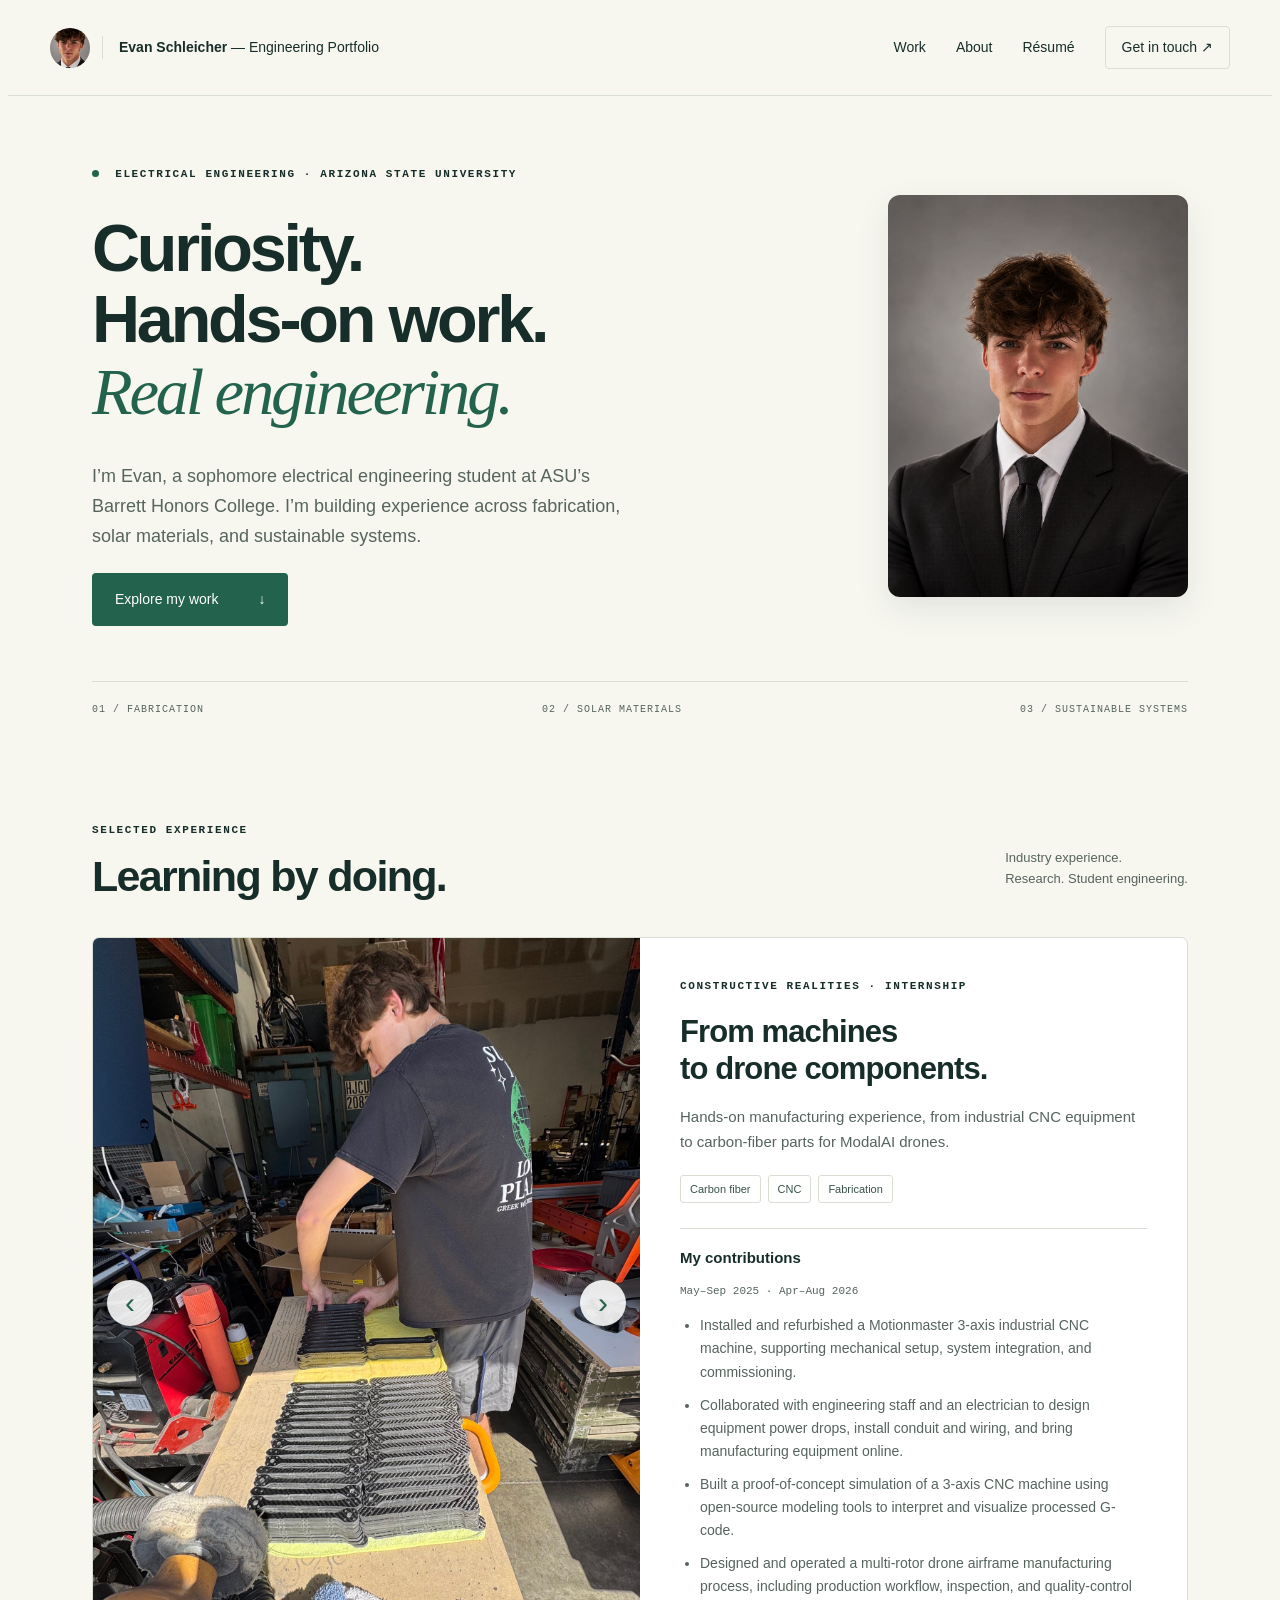
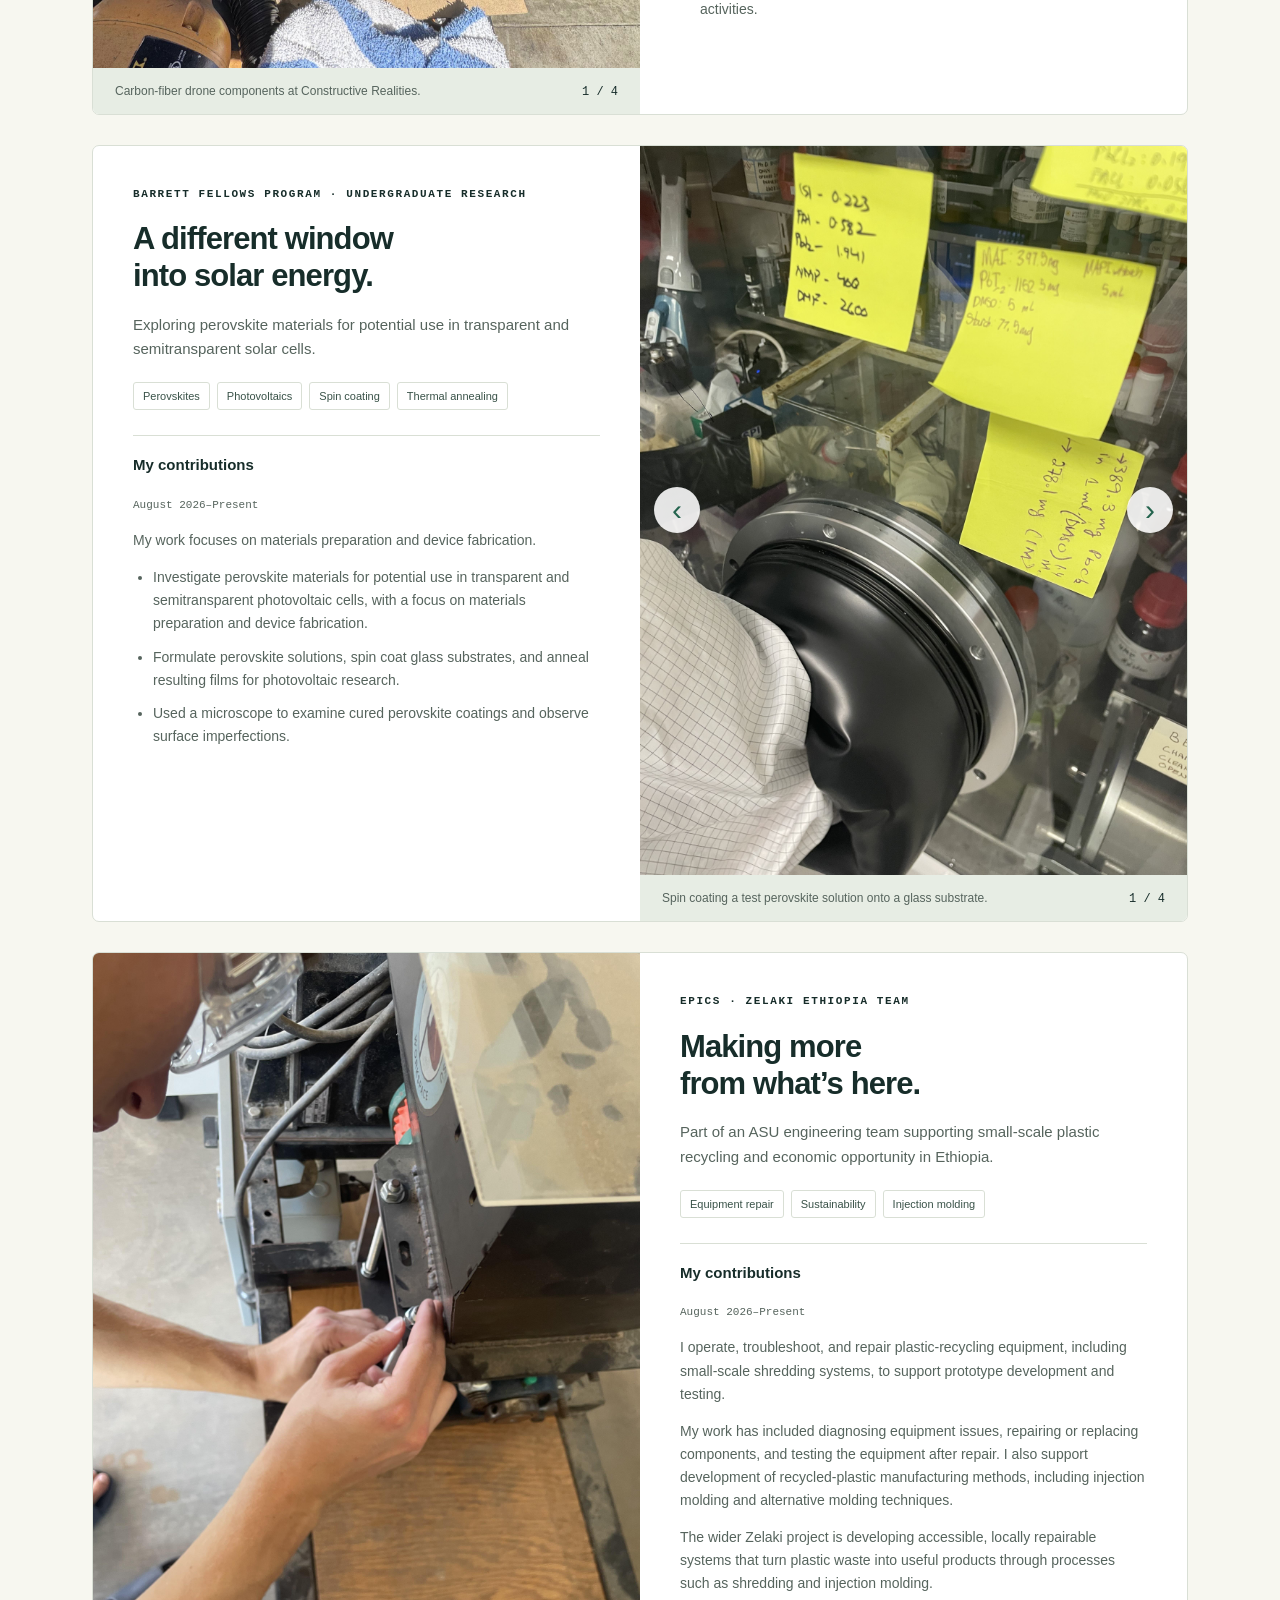
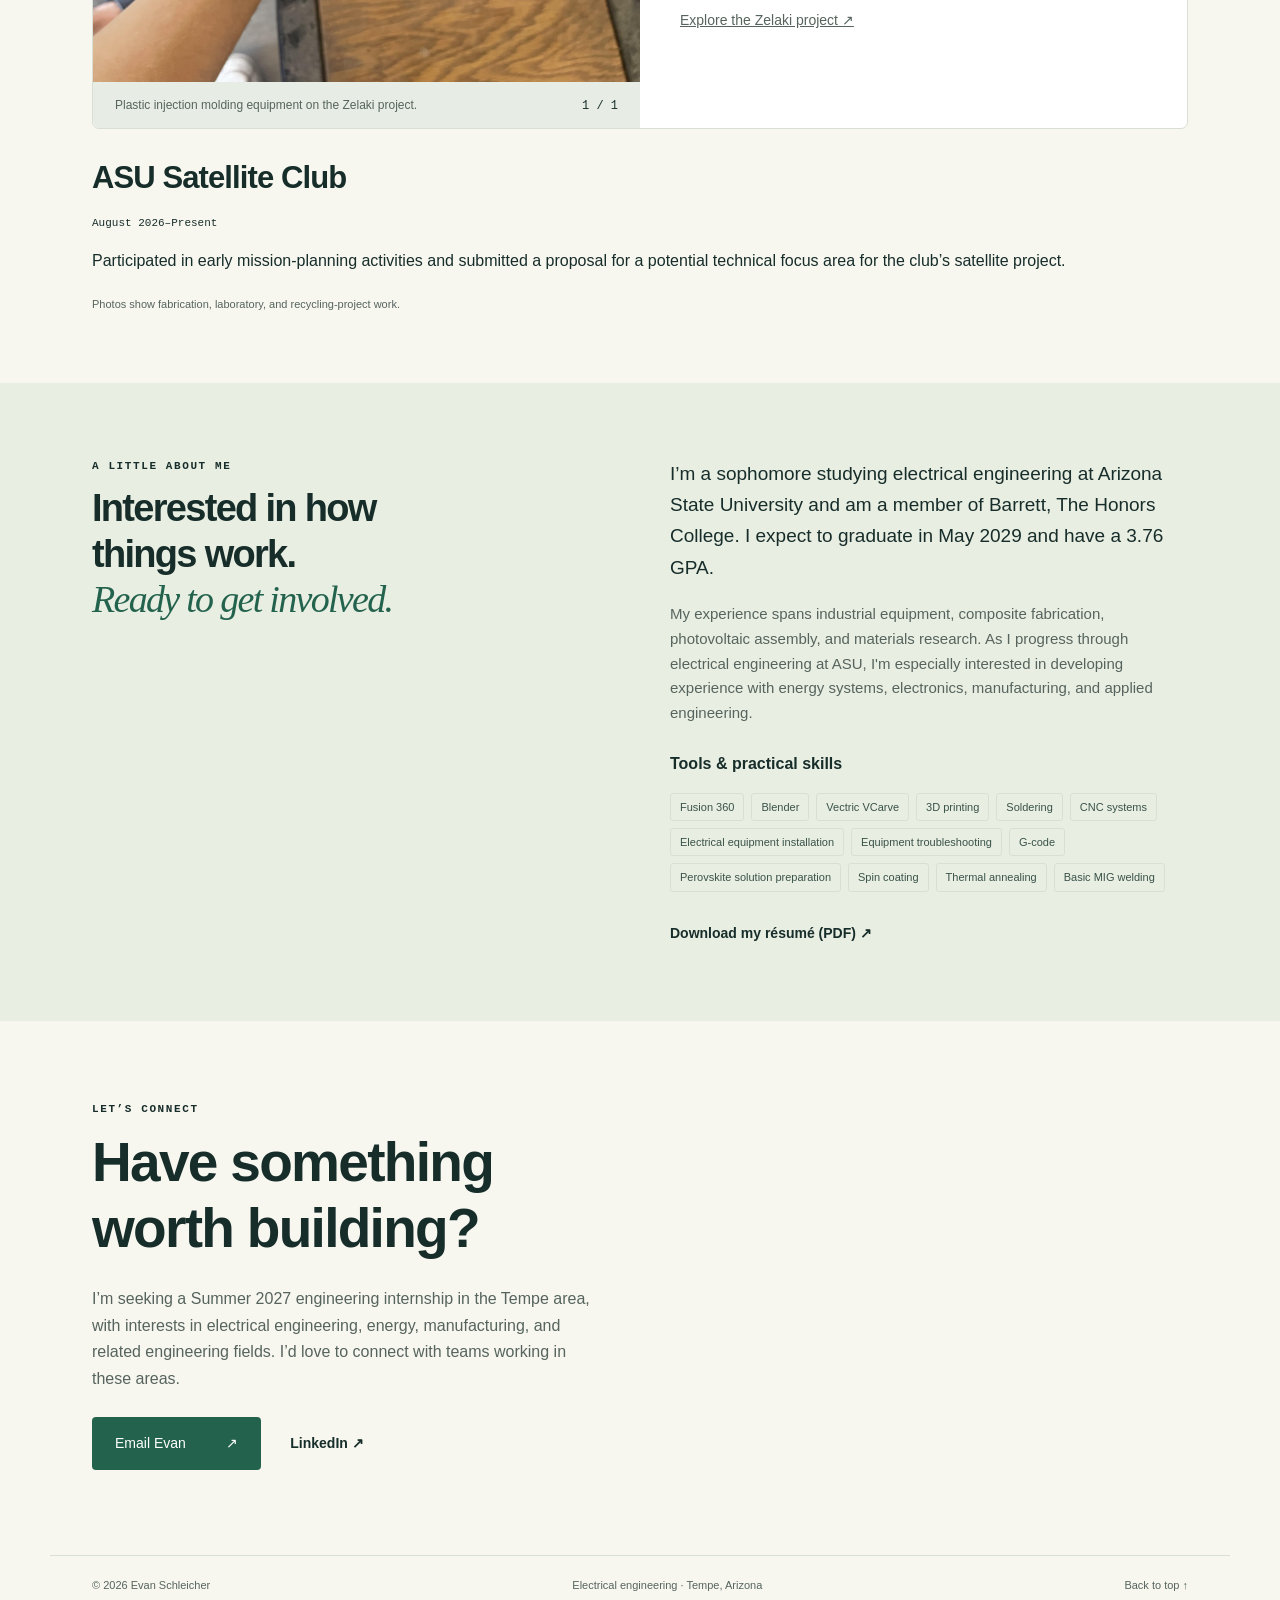
==== commit c6f1c5f8: "Remove Satellite Club from portfolio for now" ====
--- a/index.html
+++ b/index.html
@@ -236,9 +236,6 @@
           </section>
         </div>
       </article>
-
-      <div class="satellite-note">
-        <div class="eyebrow">MISSION PLANNING</div>
         <h3>ASU Satellite Club</h3>
         <p class="dates">August 2026–Present</p>
         <p>Participated in early mission-planning activities and submitted a proposal for a potential technical focus area for the club’s satellite project.</p>
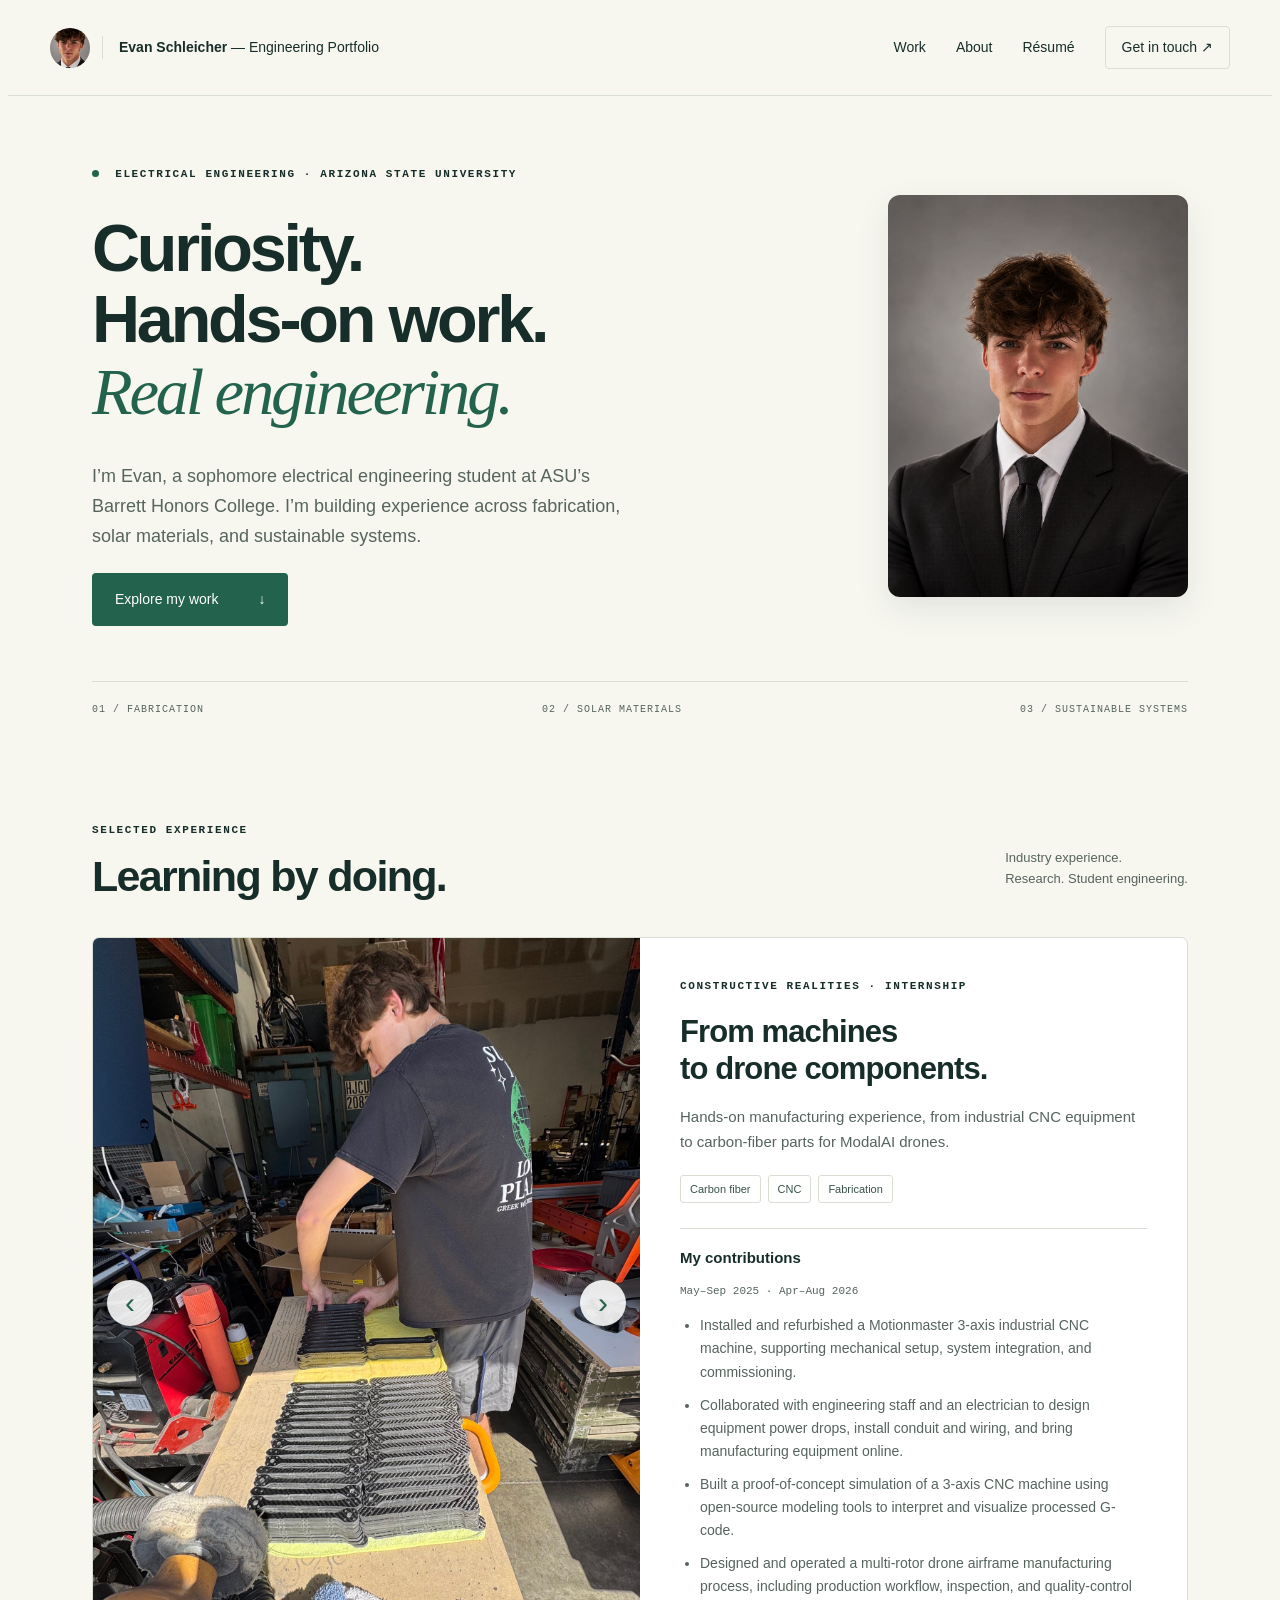
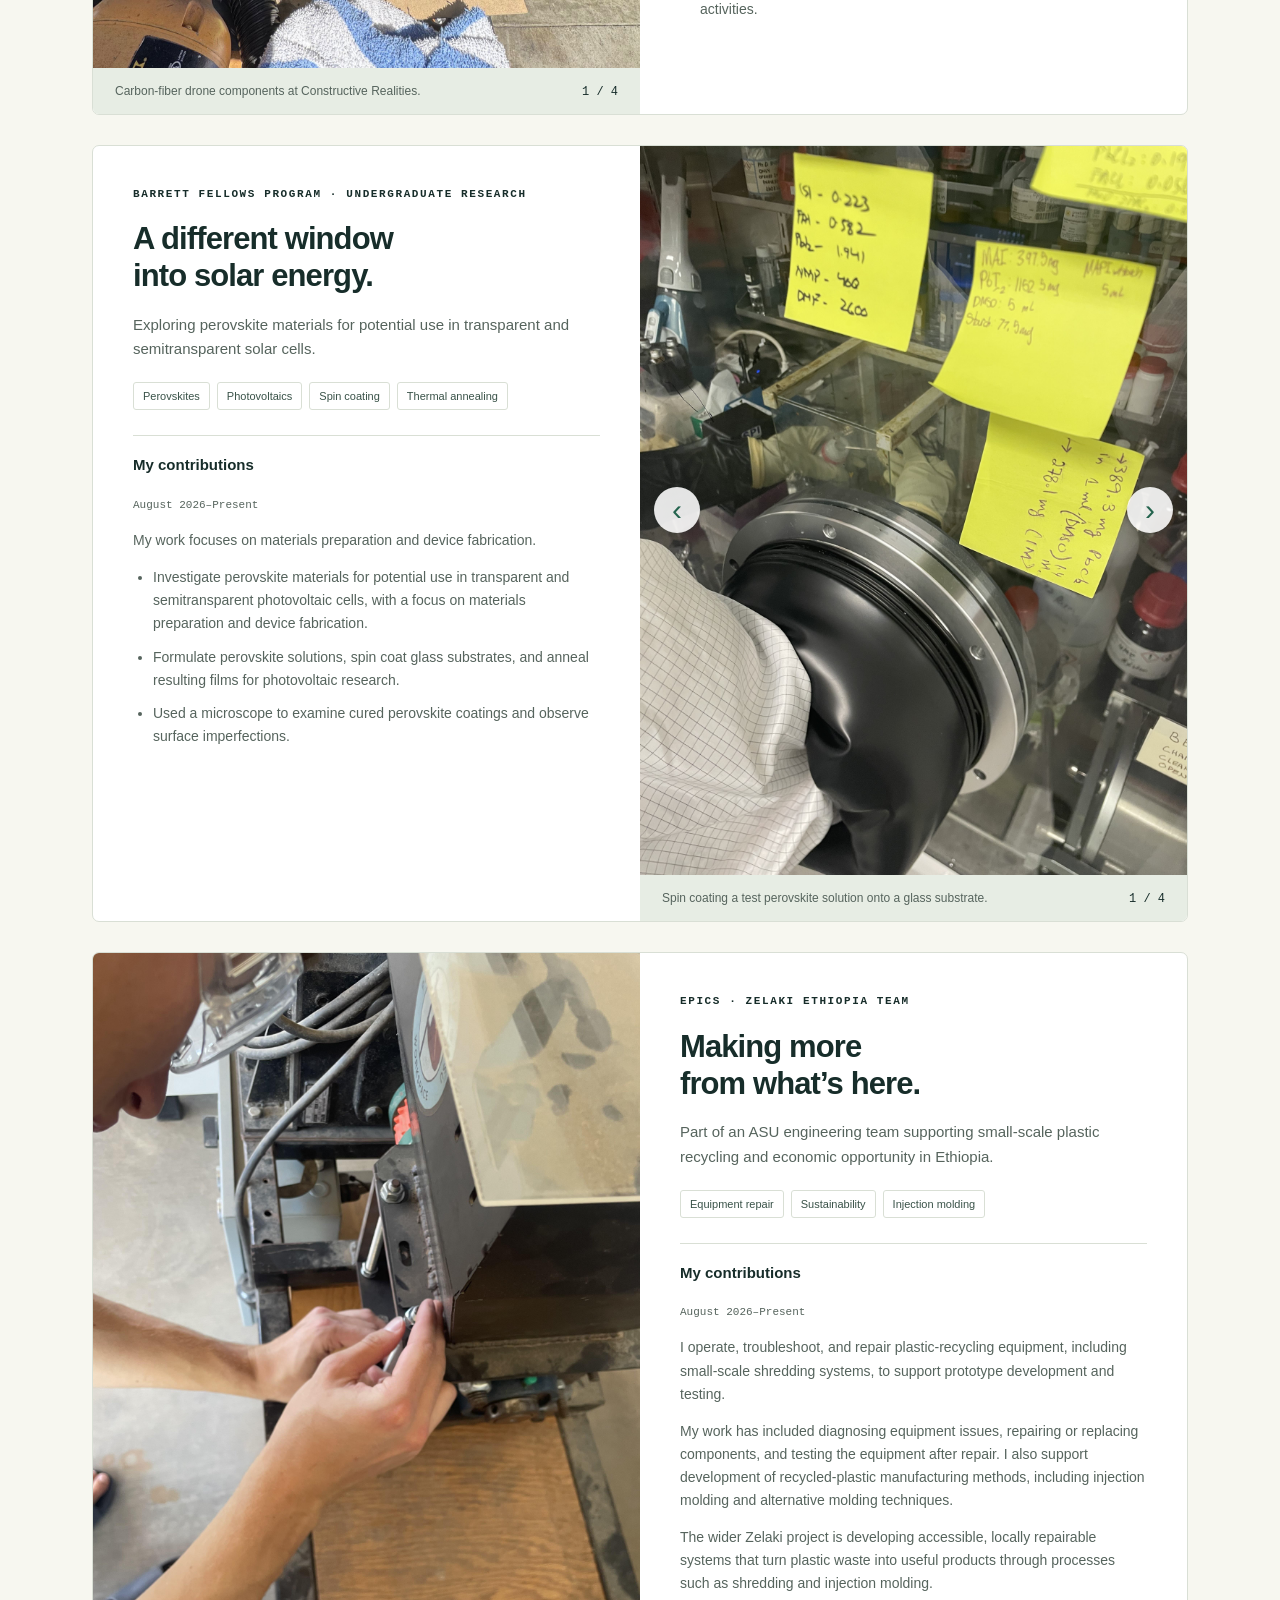
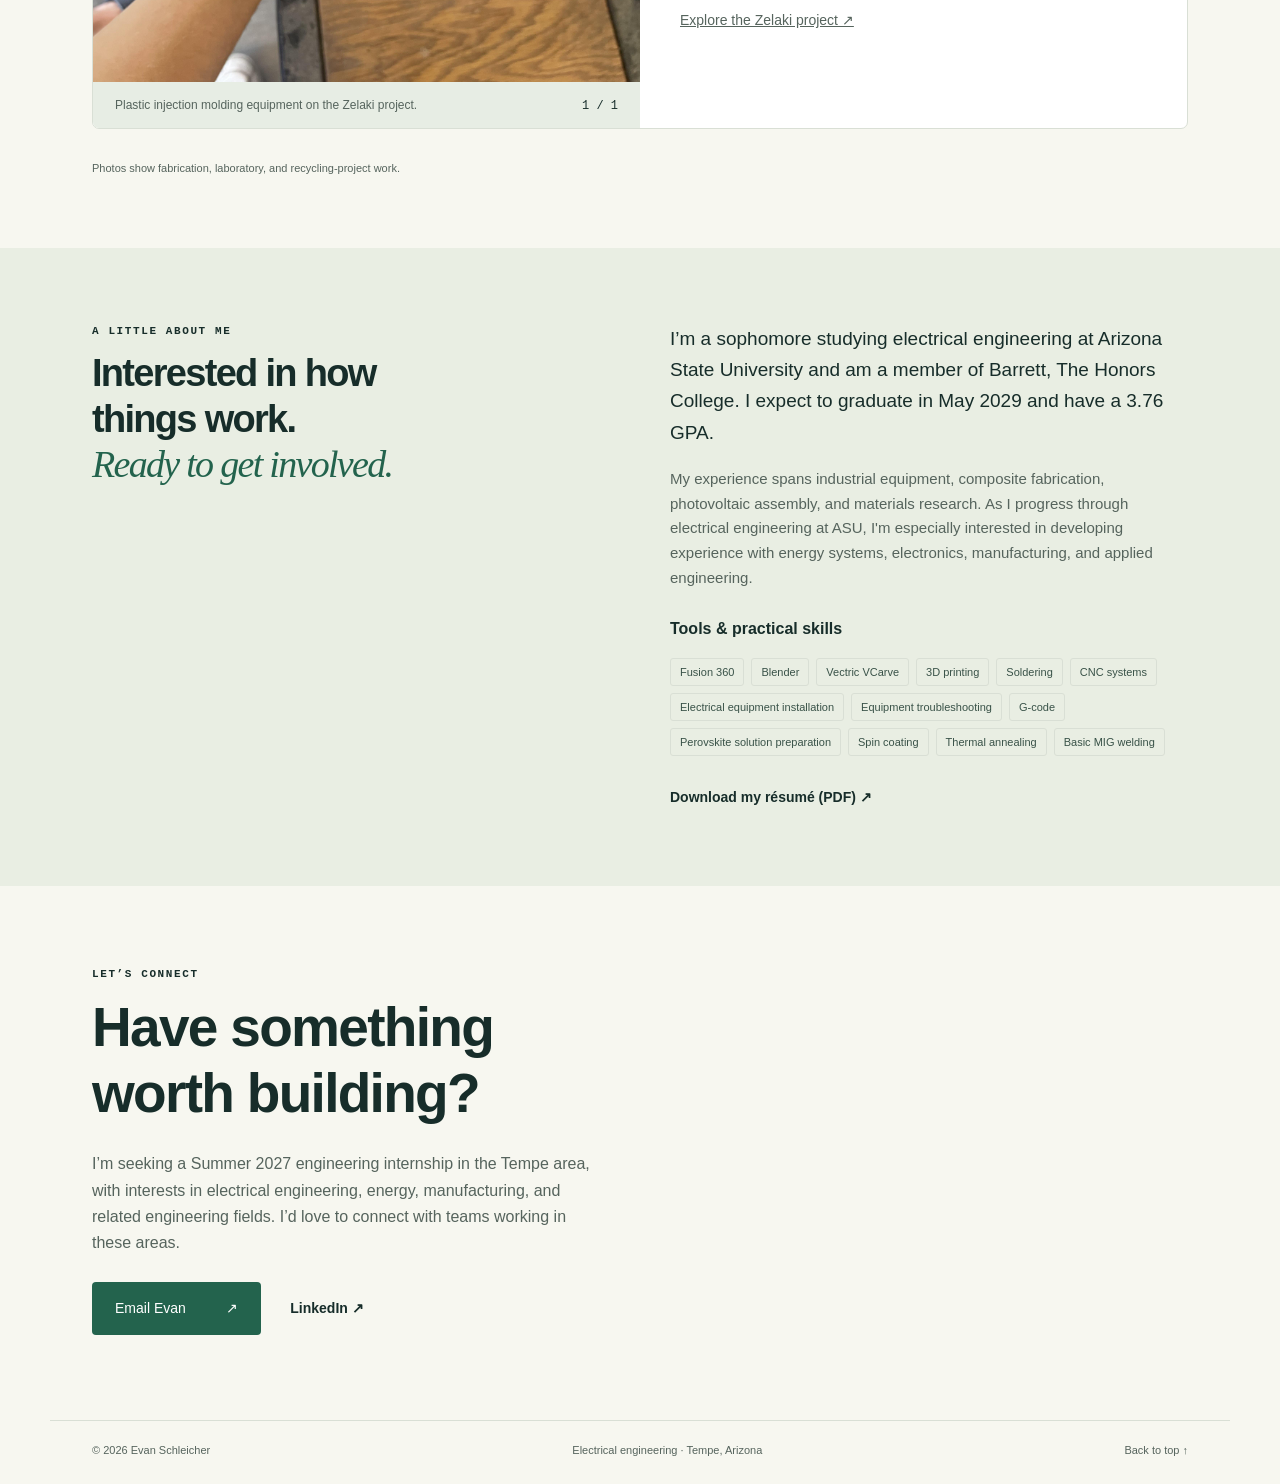
==== commit c3379bc6: "Remove remaining Satellite Club text" ====
--- a/index.html
+++ b/index.html
@@ -236,10 +236,6 @@
           </section>
         </div>
       </article>
-        <h3>ASU Satellite Club</h3>
-        <p class="dates">August 2026–Present</p>
-        <p>Participated in early mission-planning activities and submitted a proposal for a potential technical focus area for the club’s satellite project.</p>
-      </div>
 
       <p class="visual-note">Photos show fabrication, laboratory, and recycling-project work.</p>
     </section>
@@ -299,4 +295,4 @@
 
   <script src="carousel.js?v=recovered20261006" defer></script>
 </body>
-</html>+</html>
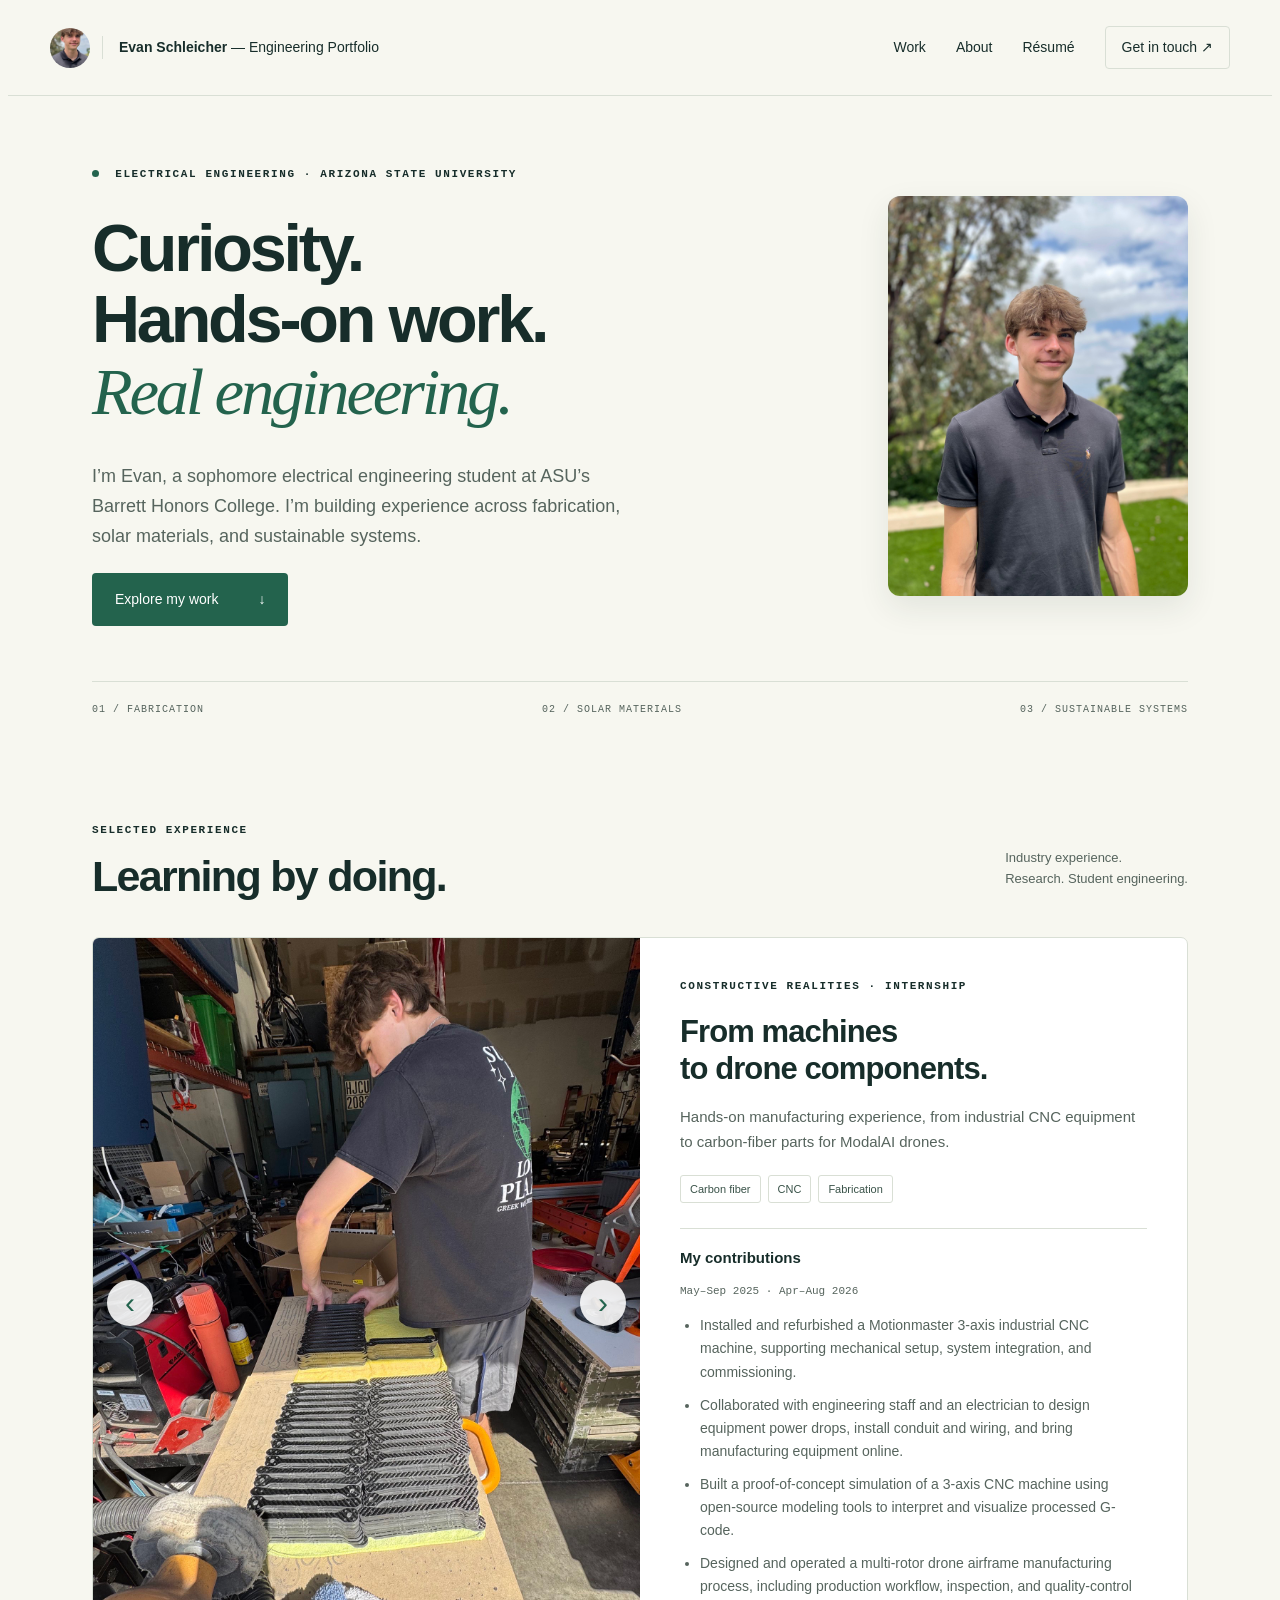
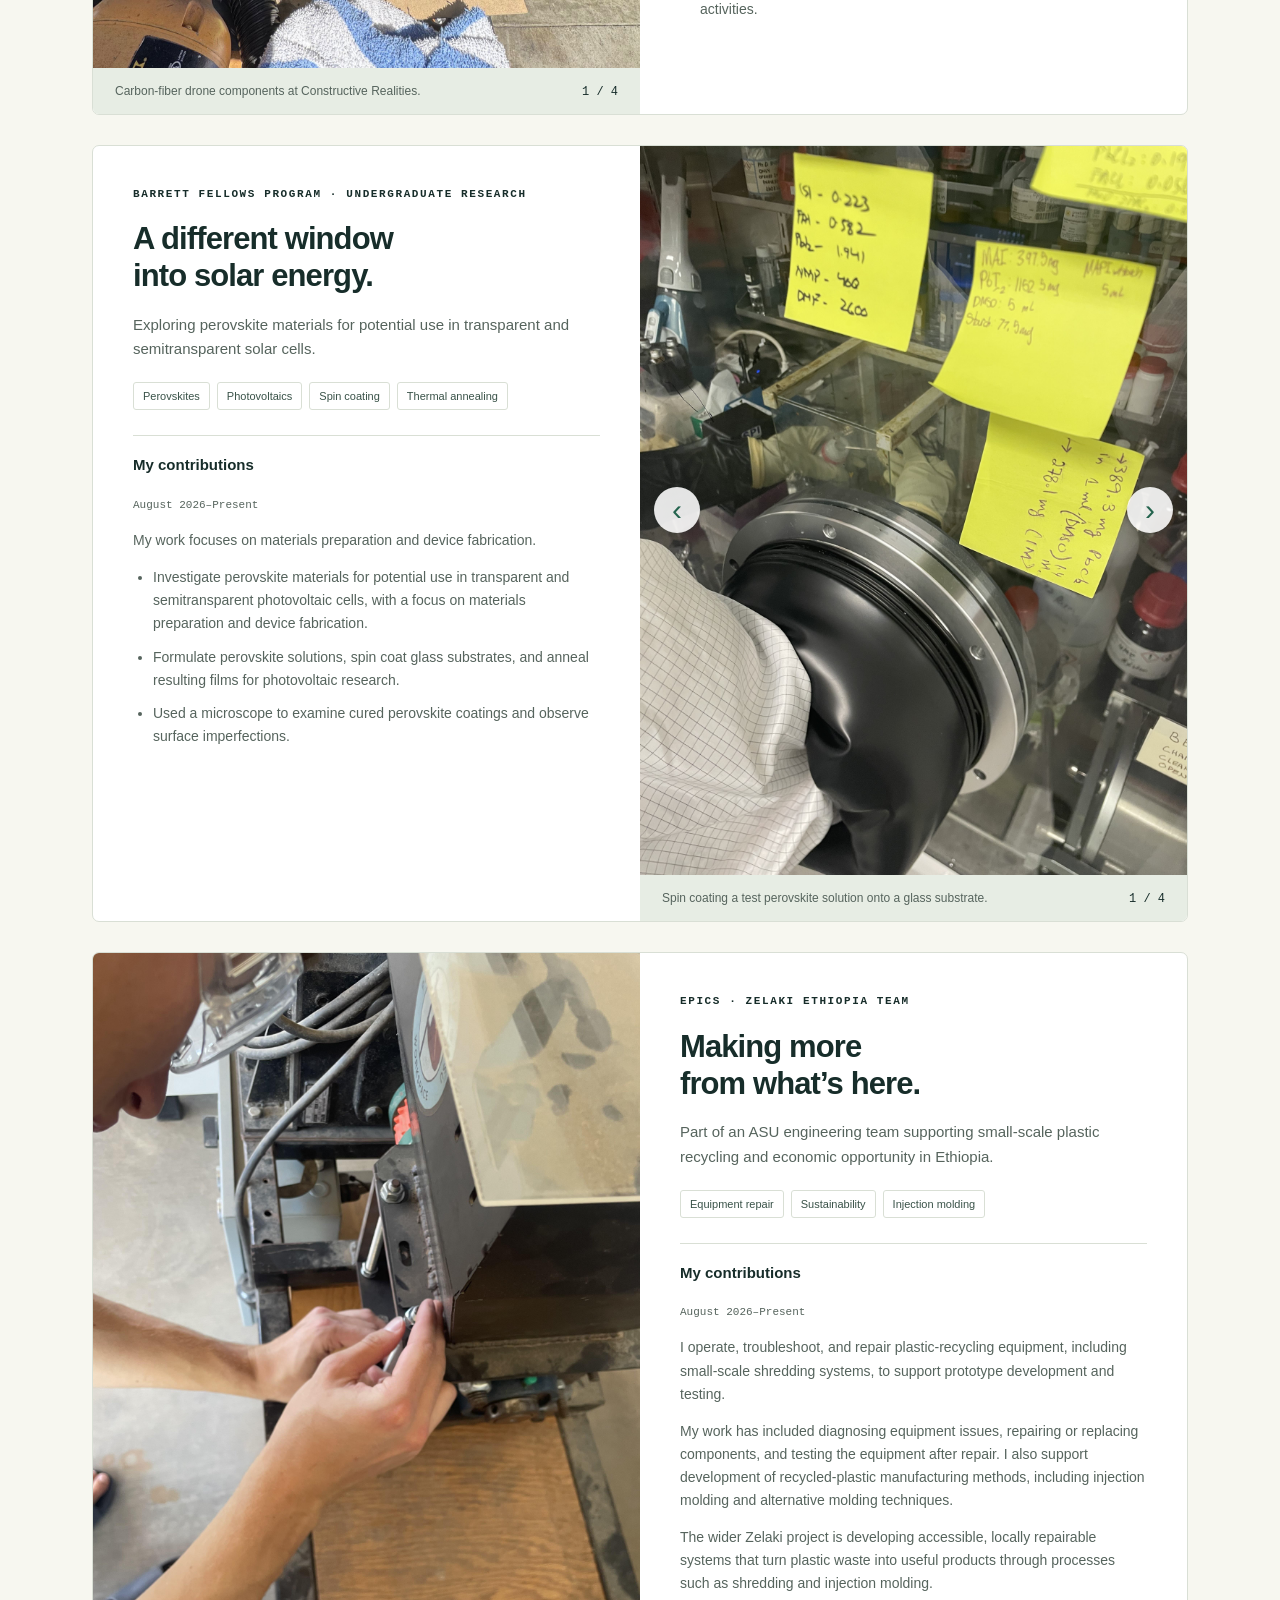
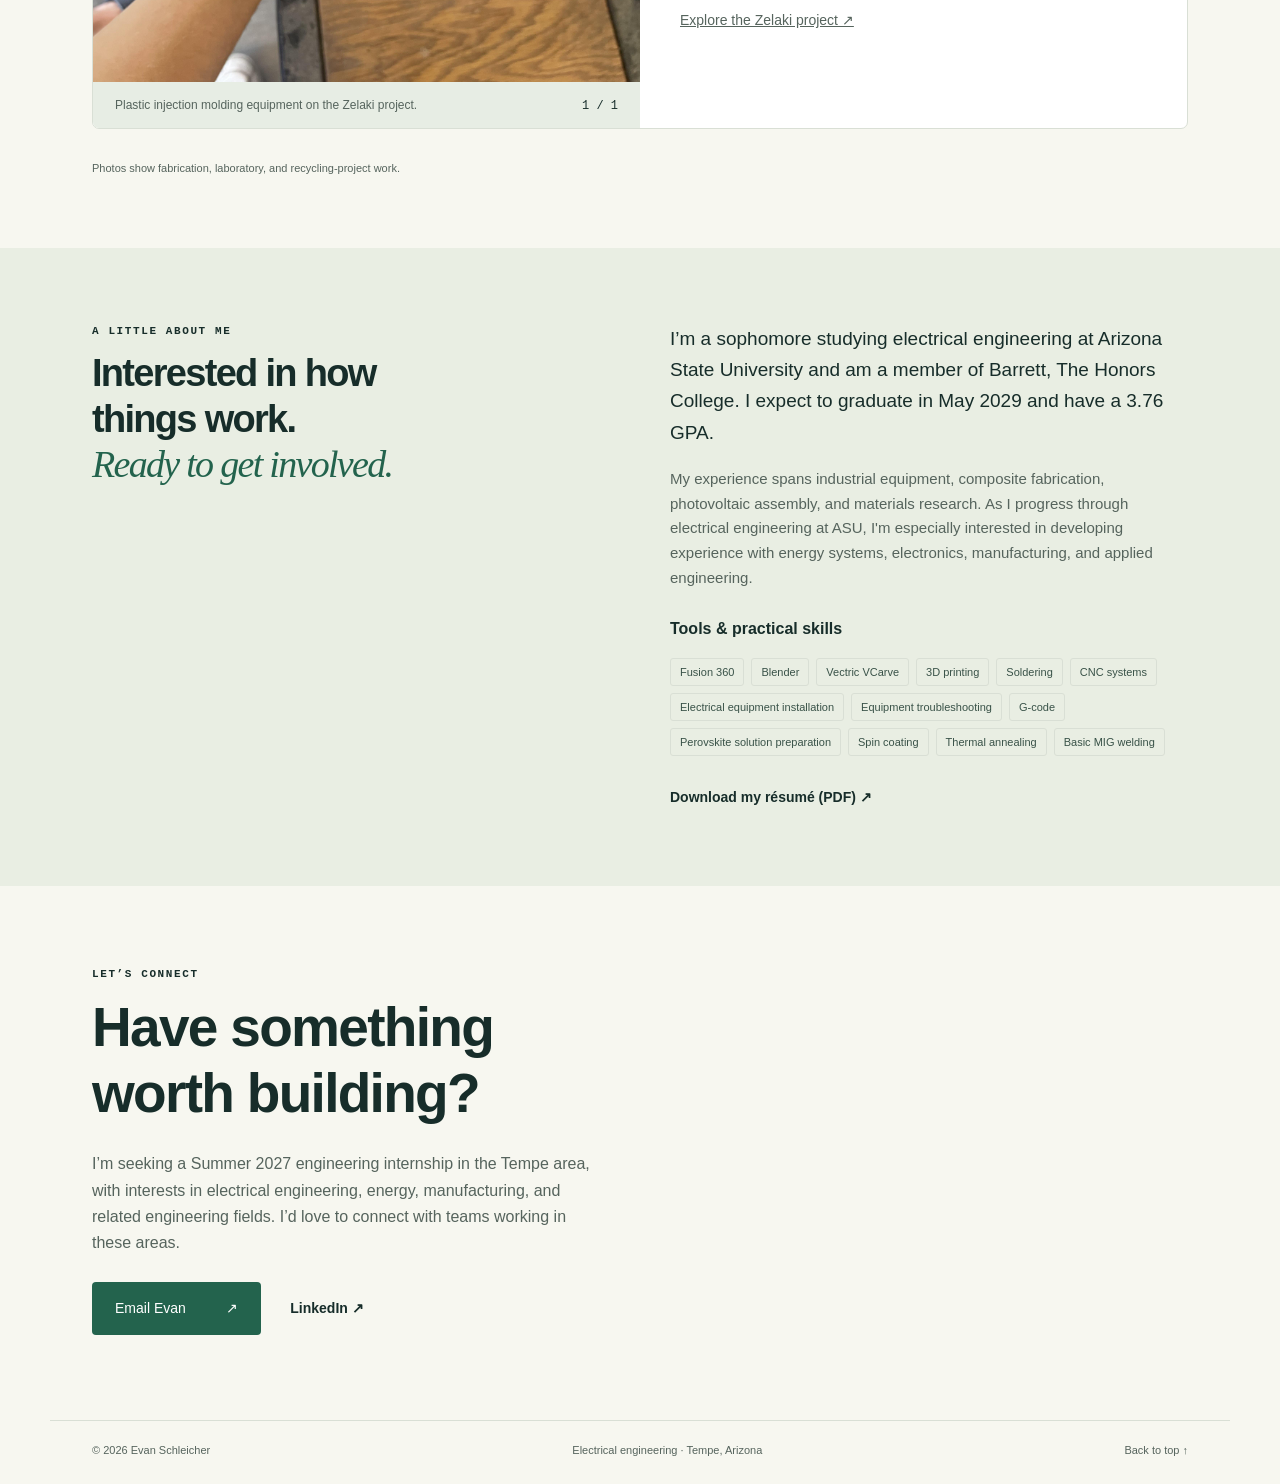
==== commit 1a11f7ec: "Replace introduction and header portraits with outdoor photo" ====
--- a/index.html
+++ b/index.html
@@ -1,298 +1,596 @@
-<!doctype html>
-<html lang="en">
-<head>
-  <meta charset="utf-8">
-  <meta name="viewport" content="width=device-width,initial-scale=1">
-  <title>Evan Schleicher | Electrical Engineering</title>
-  <meta name="description" content="Evan Schleicher's engineering portfolio: carbon-fiber fabrication, perovskite photovoltaics, and sustainable engineering at Arizona State University.">
-  <link rel="stylesheet" href="style.css?v=recovered20261006">
-</head>
-<body>
-  <a class="skip" href="#main">Skip to content</a>
-
-  <header>
-    <a class="brand" href="#"><div class="brand-avatar"><img src="evan-headshot.png" alt="" width="40" height="40"></div><span>Evan Schleicher <span class="portfolio-label">— Engineering Portfolio</span></span></a>
-    <nav aria-label="Main navigation">
-      <a href="#work">Work</a>
-      <a href="#about">About</a>
-      <a href="resume.html">Résumé</a>
-      <a class="nav-contact" href="#contact">Get in touch <span aria-hidden="true">↗</span></a>
-    </nav>
-  </header>
-
-  <main id="main">
-    <section class="hero wrap"><div class="hero-layout"><div class="hero-introduction">
-<div class="eyebrow"><span class="dot"></span> ELECTRICAL ENGINEERING · ARIZONA STATE UNIVERSITY</div>
-<h1>Curiosity.<br>Hands-on work.<br><em>Real engineering.</em></h1>
-<div class="hero-bottom"><p>I’m Evan, a sophomore electrical engineering student at ASU’s Barrett Honors College. I’m building experience across fabrication, solar materials, and sustainable systems.</p><a class="button" href="#work">Explore my work <span aria-hidden="true">↓</span></a></div>
-</div><figure class="hero-portrait"><img src="evan-headshot.png" alt="Evan Schleicher wearing a black suit and tie." fetchpriority="high"></figure></div><div class="topics"><span>01 / FABRICATION</span><span>02 / SOLAR MATERIALS</span><span>03 / SUSTAINABLE SYSTEMS</span></div>
-</section>
-
-    <section class="work wrap" id="work">
-      <div class="section-heading">
-        <div>
-          <div class="eyebrow">SELECTED EXPERIENCE</div>
-          <h2>Learning by doing.</h2>
-        </div>
-        <p>Industry experience.<br>Research. Student engineering.</p>
-      </div>
-
-      <article class="project" id="fabrication">
-        <div class="photo-carousel" role="region" aria-roledescription="carousel" aria-label="Fabrication photos">
-          <div class="slides">
-            <figure class="slide" data-caption="Carbon-fiber drone components at Constructive Realities.">
-              <a href="drone-fabrication.jpg">
-                <img
-                  src="drone-fabrication.jpg"
-                  alt="Working with rows of carbon-fiber drone components on a workshop bench at Constructive Realities."
-                  loading="lazy"
-                  width="1536"
-                  height="2048"
-                >
-              </a>
-            </figure>
-            <figure class="slide" hidden data-caption="Industrial CNC equipment at the Constructive Realities workshop.">
-              <a href="drone-fabrication-machine-01.png">
-                <img
-                  src="drone-fabrication-machine-01.png"
-                  alt="Industrial CNC machine in the Constructive Realities workshop."
-                  loading="lazy"
-                  width="1244"
-                  height="1244"
-                >
-              </a>
-            </figure>
-            <figure class="slide" hidden data-caption="Fabrication equipment used for drone component production.">
-              <a href="drone-fabrication-machine-02.png">
-                <img
-                  src="drone-fabrication-machine-02.png"
-                  alt="Fabrication machine used for drone component production at Constructive Realities."
-                  loading="lazy"
-                  width="1460"
-                  height="1697"
-                >
-              </a>
-            </figure>
-            <figure class="slide" hidden data-caption="Carbon-fiber multi-rotor drone airframe built at Constructive Realities.">
-              <a href="airframe.png">
-                <img
-                  src="airframe.png"
-                  alt="Carbon-fiber multi-rotor drone airframe manufactured at Constructive Realities."
-                  loading="lazy"
-                  width="1089"
-                  height="1089"
-                >
-              </a>
-            </figure>
-            <button type="button" class="chevron" data-prev aria-label="Previous photo">‹</button>
-            <button type="button" class="chevron" data-next aria-label="Next photo">›</button>
-          </div>
-          <div class="carousel-caption">
-            <span class="caption-text">Carbon-fiber drone components at Constructive Realities.</span>
-            <span class="slide-count" aria-live="off">1 / 4</span>
-          </div>
-        </div>
-        <div class="project-copy">
-          <div class="eyebrow">CONSTRUCTIVE REALITIES · INTERNSHIP</div>
-          <h3>From machines<br>to drone components.</h3>
-          <p>Hands-on manufacturing experience, from industrial CNC equipment to carbon-fiber parts for ModalAI drones.</p>
-          <div class="tags">
-            <span>Carbon fiber</span>
-            <span>CNC</span>
-            <span>Fabrication</span>
-          </div>
-          <section class="contributions">
-            <h4>My contributions</h4>
-            <div class="detail">
-              <p class="dates">May–Sep 2025 · Apr–Aug 2026</p>
-              <ul>
-                <li>Installed and refurbished a Motionmaster 3-axis industrial CNC machine, supporting mechanical setup, system integration, and commissioning.</li>
-                <li>Collaborated with engineering staff and an electrician to design equipment power drops, install conduit and wiring, and bring manufacturing equipment online.</li>
-                <li>Built a proof-of-concept simulation of a 3-axis CNC machine using open-source modeling tools to interpret and visualize processed G-code.</li>
-                <li>Designed and operated a multi-rotor drone airframe manufacturing process, including production workflow, inspection, and quality-control activities.</li>
-              </ul>
-            </div>
-          </section>
-        </div>
-      </article>
-
-      <article class="project reverse" id="research">
-        <div class="photo-carousel" role="region" aria-roledescription="carousel" aria-label="Perovskite research photos">
-          <div class="slides">
-            <figure class="slide" data-caption="Spin coating a test perovskite solution onto a glass substrate.">
-              <a href="perovskite-spin-coating.jpg">
-                <img
-                  src="perovskite-spin-coating.jpg"
-                  alt="Spin coating perovskite solution in a laboratory glovebox."
-                  width="3024"
-                  height="4032"
-                >
-              </a>
-            </figure>
-            <figure class="slide" hidden data-caption="Centrifuge used to prepare perovskite precursor solutions.">
-              <a href="perovskite-centerfuge.jpg">
-                <img
-                  src="perovskite-centerfuge.jpg"
-                  alt="Centrifuge used in perovskite materials preparation."
-                  loading="lazy"
-                  width="3024"
-                  height="4032"
-                >
-              </a>
-            </figure>
-            <figure class="slide" hidden data-caption="Using a microscope to inspect cured perovskite on a substrate.">
-              <a href="perovskite-microscope.jpg">
-                <img
-                  src="perovskite-microscope.jpg"
-                  alt="Microscope and workstation used to examine cured perovskite."
-                  width="2832"
-                  height="3628"
-                >
-              </a>
-            </figure>
-            <figure class="slide" hidden data-caption="Surface imperfections visible on the microscope display.">
-              <a href="perovskite-surface.jpg">
-                <img
-                  src="perovskite-surface.jpg"
-                  alt="Microscope display showing surface imperfections in a perovskite film."
-                  width="2832"
-                  height="3628"
-                >
-              </a>
-            </figure>
-            <button type="button" class="chevron" data-prev aria-label="Previous photo">‹</button>
-            <button type="button" class="chevron" data-next aria-label="Next photo">›</button>
-          </div>
-          <div class="carousel-caption">
-            <span class="caption-text">Spin coating a test perovskite solution onto a glass substrate.</span>
-            <span class="slide-count" aria-live="off">1 / 4</span>
-          </div>
-        </div>
-        <div class="project-copy">
-          <div class="eyebrow">BARRETT FELLOWS PROGRAM · UNDERGRADUATE RESEARCH</div>
-          <h3>A different window<br>into solar energy.</h3>
-          <p>Exploring perovskite materials for potential use in transparent and semitransparent solar cells.</p>
-          <div class="tags">
-            <span>Perovskites</span>
-            <span>Photovoltaics</span>
-            <span>Spin coating</span>
-            <span>Thermal annealing</span>
-          </div>
-          <section class="contributions">
-            <h4>My contributions</h4>
-            <div class="detail">
-              <p><span class="dates">August 2026–Present</span></p>
-              <p>My work focuses on materials preparation and device fabrication.</p>
-              <ul>
-                <li>Investigate perovskite materials for potential use in transparent and semitransparent photovoltaic cells, with a focus on materials preparation and device fabrication.</li>
-                <li>Formulate perovskite solutions, spin coat glass substrates, and anneal resulting films for photovoltaic research.</li>
-                <li>Used a microscope to examine cured perovskite coatings and observe surface imperfections.</li>
-              </ul>
-            </div>
-          </section>
-        </div>
-      </article>
-
-      <article class="project" id="epics">
-        <div class="photo-carousel" role="region" aria-roledescription="carousel" aria-label="Zelaki recycling equipment photos">
-          <div class="slides">
-            <figure class="slide" data-caption="Plastic injection molding equipment on the Zelaki project.">
-              <a href="epics-plastic-injection.jpg">
-                <img
-                  src="epics-plastic-injection.jpg"
-                  alt="Plastic injection molding equipment used for recycled-plastic manufacturing."
-                  loading="lazy"
-                  width="3024"
-                  height="4032"
-                >
-              </a>
-            </figure>
-            <button type="button" class="chevron" data-prev aria-label="Previous photo">‹</button>
-            <button type="button" class="chevron" data-next aria-label="Next photo">›</button>
-          </div>
-          <div class="carousel-caption">
-            <span class="caption-text">Plastic injection molding equipment on the Zelaki project.</span>
-            <span class="slide-count" aria-live="off">1 / 1</span>
-          </div>
-        </div>
-        <div class="project-copy">
-          <div class="eyebrow">EPICS · ZELAKI ETHIOPIA TEAM</div>
-          <h3>Making more<br>from what’s here.</h3>
-          <p>Part of an ASU engineering team supporting small-scale plastic recycling and economic opportunity in Ethiopia.</p>
-          <div class="tags">
-            <span>Equipment repair</span>
-            <span>Sustainability</span>
-            <span>Injection molding</span>
-          </div>
-          <section class="contributions">
-            <h4>My contributions</h4>
-            <div class="detail">
-              <p><span class="dates">August 2026–Present</span></p>
-              <p>I operate, troubleshoot, and repair plastic-recycling equipment, including small-scale shredding systems, to support prototype development and testing.</p>
-              <p>My work has included diagnosing equipment issues, repairing or replacing components, and testing the equipment after repair. I also support development of recycled-plastic manufacturing methods, including injection molding and alternative molding techniques.</p>
-              <p>The wider Zelaki project is developing accessible, locally repairable systems that turn plastic waste into useful products through processes such as shredding and injection molding.</p>
-              <a href="https://zelaki.asu.edu/" target="_blank" rel="noopener noreferrer">Explore the Zelaki project ↗</a>
-            </div>
-          </section>
-        </div>
-      </article>
-
-      <p class="visual-note">Photos show fabrication, laboratory, and recycling-project work.</p>
-    </section>
-
-    <section class="about" id="about">
-      <div class="wrap about-grid">
-        <div>
-          <div class="eyebrow">A LITTLE ABOUT ME</div>
-          <h2>Interested in how<br>things work.<br><em>Ready to get involved.</em></h2>
-        </div>
-        <div>
-          <p class="intro">I’m a sophomore studying electrical engineering at Arizona State University and am a member of Barrett, The Honors College. I expect to graduate in May 2029 and have a 3.76 GPA.</p>
-          <p>My experience spans industrial equipment, composite fabrication, photovoltaic assembly, and materials research. As I progress through electrical engineering at ASU, I'm especially interested in developing experience with energy systems, electronics, manufacturing, and applied engineering.</p>
-          <h3>Tools &amp; practical skills</h3>
-          <div class="tags">
-            <span>Fusion 360</span>
-            <span>Blender</span>
-            <span>Vectric VCarve</span>
-            <span>3D printing</span>
-            <span>Soldering</span>
-            <span>CNC systems</span><span>Electrical equipment installation</span>
-            <span>Equipment troubleshooting</span>
-            <span>G-code</span>
-            <span>Perovskite solution preparation</span>
-            <span>Spin coating</span>
-            <span>Thermal annealing</span>
-            <span>Basic MIG welding</span>
-          </div>
-          <a class="text-link" href="Evan-Schleicher-Resume.pdf?v=20261006-latest" download>Download my résumé (PDF) <span aria-hidden="true">↗</span></a>
-        </div>
-      </div>
-    </section>
-
-    <section class="contact wrap" id="contact">
-      <div class="eyebrow">LET’S CONNECT</div>
-      <h2>Have something<br>worth building?</h2>
-      <p>I’m seeking a Summer 2027 engineering internship in the Tempe area, with interests in electrical engineering, energy, manufacturing, and related engineering fields. I’d love to connect with teams working in these areas.</p>
-      <a class="button" href="mailto:eschlei1@asu.edu">Email Evan <span aria-hidden="true">↗</span></a>
-      <a class="text-link" href="https://www.linkedin.com/in/evan-schleicher" target="_blank" rel="noopener noreferrer">LinkedIn ↗</a>
-    </section>
-  </main>
-
-  <div class="lightbox" id="lightbox" hidden>
-    <div class="lightbox-backdrop" data-close></div>
-    <figure class="lightbox-content">
-      <img src="" alt="">
-      <figcaption></figcaption>
-      <button type="button" class="lightbox-close" data-close aria-label="Close image viewer">✕</button>
-    </figure>
-  </div>
-
-  <footer class="wrap">
-    <span>© 2026 Evan Schleicher</span>
-    <span>Electrical engineering · Tempe, Arizona</span>
-    <a href="#">Back to top ↑</a>
-  </footer>
-
-  <script src="carousel.js?v=recovered20261006" defer></script>
-</body>
-</html>
+<!doctype html>+
+<html lang="en">+
+<head>+
+  <meta charset="utf-8">+
+  <meta name="viewport" content="width=device-width,initial-scale=1">+
+  <title>Evan Schleicher | Electrical Engineering</title>+
+  <meta name="description" content="Evan Schleicher's engineering portfolio: carbon-fiber fabrication, perovskite photovoltaics, and sustainable engineering at Arizona State University.">+
+  <link rel="stylesheet" href="style.css?v=portrait20261007">+
+</head>+
+<body>+
+  <a class="skip" href="#main">Skip to content</a>+
++
+  <header>+
+    <a class="brand" href="#"><div class="brand-avatar"><img src="evan-portrait-outdoors.jpg" alt="" width="40" height="40"></div><span>Evan Schleicher <span class="portfolio-label">— Engineering Portfolio</span></span></a>+
+    <nav aria-label="Main navigation">+
+      <a href="#work">Work</a>+
+      <a href="#about">About</a>+
+      <a href="resume.html">Résumé</a>+
+      <a class="nav-contact" href="#contact">Get in touch <span aria-hidden="true">↗</span></a>+
+    </nav>+
+  </header>+
++
+  <main id="main">+
+    <section class="hero wrap"><div class="hero-layout"><div class="hero-introduction">+
+<div class="eyebrow"><span class="dot"></span> ELECTRICAL ENGINEERING · ARIZONA STATE UNIVERSITY</div>+
+<h1>Curiosity.<br>Hands-on work.<br><em>Real engineering.</em></h1>+
+<div class="hero-bottom"><p>I’m Evan, a sophomore electrical engineering student at ASU’s Barrett Honors College. I’m building experience across fabrication, solar materials, and sustainable systems.</p><a class="button" href="#work">Explore my work <span aria-hidden="true">↓</span></a></div>+
+</div><figure class="hero-portrait"><img src="evan-portrait-outdoors.jpg" alt="Evan Schleicher smiling outdoors in a dark polo shirt." fetchpriority="high"></figure></div><div class="topics"><span>01 / FABRICATION</span><span>02 / SOLAR MATERIALS</span><span>03 / SUSTAINABLE SYSTEMS</span></div>+
+</section>+
++
+    <section class="work wrap" id="work">+
+      <div class="section-heading">+
+        <div>+
+          <div class="eyebrow">SELECTED EXPERIENCE</div>+
+          <h2>Learning by doing.</h2>+
+        </div>+
+        <p>Industry experience.<br>Research. Student engineering.</p>+
+      </div>+
++
+      <article class="project" id="fabrication">+
+        <div class="photo-carousel" role="region" aria-roledescription="carousel" aria-label="Fabrication photos">+
+          <div class="slides">+
+            <figure class="slide" data-caption="Carbon-fiber drone components at Constructive Realities.">+
+              <a href="drone-fabrication.jpg">+
+                <img+
+                  src="drone-fabrication.jpg"+
+                  alt="Working with rows of carbon-fiber drone components on a workshop bench at Constructive Realities."+
+                  loading="lazy"+
+                  width="1536"+
+                  height="2048"+
+                >+
+              </a>+
+            </figure>+
+            <figure class="slide" hidden data-caption="Industrial CNC equipment at the Constructive Realities workshop.">+
+              <a href="drone-fabrication-machine-01.png">+
+                <img+
+                  src="drone-fabrication-machine-01.png"+
+                  alt="Industrial CNC machine in the Constructive Realities workshop."+
+                  loading="lazy"+
+                  width="1244"+
+                  height="1244"+
+                >+
+              </a>+
+            </figure>+
+            <figure class="slide" hidden data-caption="Fabrication equipment used for drone component production.">+
+              <a href="drone-fabrication-machine-02.png">+
+                <img+
+                  src="drone-fabrication-machine-02.png"+
+                  alt="Fabrication machine used for drone component production at Constructive Realities."+
+                  loading="lazy"+
+                  width="1460"+
+                  height="1697"+
+                >+
+              </a>+
+            </figure>+
+            <figure class="slide" hidden data-caption="Carbon-fiber multi-rotor drone airframe built at Constructive Realities.">+
+              <a href="airframe.png">+
+                <img+
+                  src="airframe.png"+
+                  alt="Carbon-fiber multi-rotor drone airframe manufactured at Constructive Realities."+
+                  loading="lazy"+
+                  width="1089"+
+                  height="1089"+
+                >+
+              </a>+
+            </figure>+
+            <button type="button" class="chevron" data-prev aria-label="Previous photo">‹</button>+
+            <button type="button" class="chevron" data-next aria-label="Next photo">›</button>+
+          </div>+
+          <div class="carousel-caption">+
+            <span class="caption-text">Carbon-fiber drone components at Constructive Realities.</span>+
+            <span class="slide-count" aria-live="off">1 / 4</span>+
+          </div>+
+        </div>+
+        <div class="project-copy">+
+          <div class="eyebrow">CONSTRUCTIVE REALITIES · INTERNSHIP</div>+
+          <h3>From machines<br>to drone components.</h3>+
+          <p>Hands-on manufacturing experience, from industrial CNC equipment to carbon-fiber parts for ModalAI drones.</p>+
+          <div class="tags">+
+            <span>Carbon fiber</span>+
+            <span>CNC</span>+
+            <span>Fabrication</span>+
+          </div>+
+          <section class="contributions">+
+            <h4>My contributions</h4>+
+            <div class="detail">+
+              <p class="dates">May–Sep 2025 · Apr–Aug 2026</p>+
+              <ul>+
+                <li>Installed and refurbished a Motionmaster 3-axis industrial CNC machine, supporting mechanical setup, system integration, and commissioning.</li>+
+                <li>Collaborated with engineering staff and an electrician to design equipment power drops, install conduit and wiring, and bring manufacturing equipment online.</li>+
+                <li>Built a proof-of-concept simulation of a 3-axis CNC machine using open-source modeling tools to interpret and visualize processed G-code.</li>+
+                <li>Designed and operated a multi-rotor drone airframe manufacturing process, including production workflow, inspection, and quality-control activities.</li>+
+              </ul>+
+            </div>+
+          </section>+
+        </div>+
+      </article>+
++
+      <article class="project reverse" id="research">+
+        <div class="photo-carousel" role="region" aria-roledescription="carousel" aria-label="Perovskite research photos">+
+          <div class="slides">+
+            <figure class="slide" data-caption="Spin coating a test perovskite solution onto a glass substrate.">+
+              <a href="perovskite-spin-coating.jpg">+
+                <img+
+                  src="perovskite-spin-coating.jpg"+
+                  alt="Spin coating perovskite solution in a laboratory glovebox."+
+                  width="3024"+
+                  height="4032"+
+                >+
+              </a>+
+            </figure>+
+            <figure class="slide" hidden data-caption="Centrifuge used to prepare perovskite precursor solutions.">+
+              <a href="perovskite-centerfuge.jpg">+
+                <img+
+                  src="perovskite-centerfuge.jpg"+
+                  alt="Centrifuge used in perovskite materials preparation."+
+                  loading="lazy"+
+                  width="3024"+
+                  height="4032"+
+                >+
+              </a>+
+            </figure>+
+            <figure class="slide" hidden data-caption="Using a microscope to inspect cured perovskite on a substrate.">+
+              <a href="perovskite-microscope.jpg">+
+                <img+
+                  src="perovskite-microscope.jpg"+
+                  alt="Microscope and workstation used to examine cured perovskite."+
+                  width="2832"+
+                  height="3628"+
+                >+
+              </a>+
+            </figure>+
+            <figure class="slide" hidden data-caption="Surface imperfections visible on the microscope display.">+
+              <a href="perovskite-surface.jpg">+
+                <img+
+                  src="perovskite-surface.jpg"+
+                  alt="Microscope display showing surface imperfections in a perovskite film."+
+                  width="2832"+
+                  height="3628"+
+                >+
+              </a>+
+            </figure>+
+            <button type="button" class="chevron" data-prev aria-label="Previous photo">‹</button>+
+            <button type="button" class="chevron" data-next aria-label="Next photo">›</button>+
+          </div>+
+          <div class="carousel-caption">+
+            <span class="caption-text">Spin coating a test perovskite solution onto a glass substrate.</span>+
+            <span class="slide-count" aria-live="off">1 / 4</span>+
+          </div>+
+        </div>+
+        <div class="project-copy">+
+          <div class="eyebrow">BARRETT FELLOWS PROGRAM · UNDERGRADUATE RESEARCH</div>+
+          <h3>A different window<br>into solar energy.</h3>+
+          <p>Exploring perovskite materials for potential use in transparent and semitransparent solar cells.</p>+
+          <div class="tags">+
+            <span>Perovskites</span>+
+            <span>Photovoltaics</span>+
+            <span>Spin coating</span>+
+            <span>Thermal annealing</span>+
+          </div>+
+          <section class="contributions">+
+            <h4>My contributions</h4>+
+            <div class="detail">+
+              <p><span class="dates">August 2026–Present</span></p>+
+              <p>My work focuses on materials preparation and device fabrication.</p>+
+              <ul>+
+                <li>Investigate perovskite materials for potential use in transparent and semitransparent photovoltaic cells, with a focus on materials preparation and device fabrication.</li>+
+                <li>Formulate perovskite solutions, spin coat glass substrates, and anneal resulting films for photovoltaic research.</li>+
+                <li>Used a microscope to examine cured perovskite coatings and observe surface imperfections.</li>+
+              </ul>+
+            </div>+
+          </section>+
+        </div>+
+      </article>+
++
+      <article class="project" id="epics">+
+        <div class="photo-carousel" role="region" aria-roledescription="carousel" aria-label="Zelaki recycling equipment photos">+
+          <div class="slides">+
+            <figure class="slide" data-caption="Plastic injection molding equipment on the Zelaki project.">+
+              <a href="epics-plastic-injection.jpg">+
+                <img+
+                  src="epics-plastic-injection.jpg"+
+                  alt="Plastic injection molding equipment used for recycled-plastic manufacturing."+
+                  loading="lazy"+
+                  width="3024"+
+                  height="4032"+
+                >+
+              </a>+
+            </figure>+
+            <button type="button" class="chevron" data-prev aria-label="Previous photo">‹</button>+
+            <button type="button" class="chevron" data-next aria-label="Next photo">›</button>+
+          </div>+
+          <div class="carousel-caption">+
+            <span class="caption-text">Plastic injection molding equipment on the Zelaki project.</span>+
+            <span class="slide-count" aria-live="off">1 / 1</span>+
+          </div>+
+        </div>+
+        <div class="project-copy">+
+          <div class="eyebrow">EPICS · ZELAKI ETHIOPIA TEAM</div>+
+          <h3>Making more<br>from what’s here.</h3>+
+          <p>Part of an ASU engineering team supporting small-scale plastic recycling and economic opportunity in Ethiopia.</p>+
+          <div class="tags">+
+            <span>Equipment repair</span>+
+            <span>Sustainability</span>+
+            <span>Injection molding</span>+
+          </div>+
+          <section class="contributions">+
+            <h4>My contributions</h4>+
+            <div class="detail">+
+              <p><span class="dates">August 2026–Present</span></p>+
+              <p>I operate, troubleshoot, and repair plastic-recycling equipment, including small-scale shredding systems, to support prototype development and testing.</p>+
+              <p>My work has included diagnosing equipment issues, repairing or replacing components, and testing the equipment after repair. I also support development of recycled-plastic manufacturing methods, including injection molding and alternative molding techniques.</p>+
+              <p>The wider Zelaki project is developing accessible, locally repairable systems that turn plastic waste into useful products through processes such as shredding and injection molding.</p>+
+              <a href="https://zelaki.asu.edu/" target="_blank" rel="noopener noreferrer">Explore the Zelaki project ↗</a>+
+            </div>+
+          </section>+
+        </div>+
+      </article>+
++
+      <p class="visual-note">Photos show fabrication, laboratory, and recycling-project work.</p>+
+    </section>+
++
+    <section class="about" id="about">+
+      <div class="wrap about-grid">+
+        <div>+
+          <div class="eyebrow">A LITTLE ABOUT ME</div>+
+          <h2>Interested in how<br>things work.<br><em>Ready to get involved.</em></h2>+
+        </div>+
+        <div>+
+          <p class="intro">I’m a sophomore studying electrical engineering at Arizona State University and am a member of Barrett, The Honors College. I expect to graduate in May 2029 and have a 3.76 GPA.</p>+
+          <p>My experience spans industrial equipment, composite fabrication, photovoltaic assembly, and materials research. As I progress through electrical engineering at ASU, I'm especially interested in developing experience with energy systems, electronics, manufacturing, and applied engineering.</p>+
+          <h3>Tools &amp; practical skills</h3>+
+          <div class="tags">+
+            <span>Fusion 360</span>+
+            <span>Blender</span>+
+            <span>Vectric VCarve</span>+
+            <span>3D printing</span>+
+            <span>Soldering</span>+
+            <span>CNC systems</span><span>Electrical equipment installation</span>+
+            <span>Equipment troubleshooting</span>+
+            <span>G-code</span>+
+            <span>Perovskite solution preparation</span>+
+            <span>Spin coating</span>+
+            <span>Thermal annealing</span>+
+            <span>Basic MIG welding</span>+
+          </div>+
+          <a class="text-link" href="Evan-Schleicher-Resume.pdf?v=20261006-latest" download>Download my résumé (PDF) <span aria-hidden="true">↗</span></a>+
+        </div>+
+      </div>+
+    </section>+
++
+    <section class="contact wrap" id="contact">+
+      <div class="eyebrow">LET’S CONNECT</div>+
+      <h2>Have something<br>worth building?</h2>+
+      <p>I’m seeking a Summer 2027 engineering internship in the Tempe area, with interests in electrical engineering, energy, manufacturing, and related engineering fields. I’d love to connect with teams working in these areas.</p>+
+      <a class="button" href="mailto:eschlei1@asu.edu">Email Evan <span aria-hidden="true">↗</span></a>+
+      <a class="text-link" href="https://www.linkedin.com/in/evan-schleicher" target="_blank" rel="noopener noreferrer">LinkedIn ↗</a>+
+    </section>+
+  </main>+
++
+  <div class="lightbox" id="lightbox" hidden>+
+    <div class="lightbox-backdrop" data-close></div>+
+    <figure class="lightbox-content">+
+      <img src="" alt="">+
+      <figcaption></figcaption>+
+      <button type="button" class="lightbox-close" data-close aria-label="Close image viewer">✕</button>+
+    </figure>+
+  </div>+
++
+  <footer class="wrap">+
+    <span>© 2026 Evan Schleicher</span>+
+    <span>Electrical engineering · Tempe, Arizona</span>+
+    <a href="#">Back to top ↑</a>+
+  </footer>+
++
+  <script src="carousel.js?v=recovered20261006" defer></script>+
+</body>+
+</html>+
--- a/style.css
+++ b/style.css
@@ -1,57 +1,88 @@
 :root{--ink:#172d2a;--green:#23634d;--paper:#f7f7f0;--line:#d9dfd5;--muted:#56645d;--lime:#d5ed9d}*{box-sizing:border-box}html{scroll-behavior:smooth;scroll-padding-top:95px}body{margin:0;background:var(--paper);color:var(--ink);font-family:Arial,Helvetica,sans-serif;font-size:16px;line-height:1.65}a{color:inherit;text-decoration:none}a:hover{text-decoration:underline}a:focus-visible,summary:focus-visible{outline:3px solid #a85822;outline-offset:5px}.wrap{max-width:1180px;margin:auto;padding-left:42px;padding-right:42px}header{max-width:1264px;margin:auto;display:flex;justify-content:space-between;align-items:center;padding:26px 42px;border-bottom:1px solid var(--line)}.brand{font-size:23px;font-weight:800;letter-spacing:-1px;display:flex;align-items:center;gap:16px}.brand span{font-size:14px;letter-spacing:0;font-weight:600;border-left:1px solid var(--line);padding-left:16px}nav{display:flex;gap:30px;font-size:14px;align-items:center}.nav-contact{border:1px solid var(--line);padding:9px 16px;border-radius:4px}.eyebrow{font:11px/1.5 'Courier New',monospace;letter-spacing:1.6px;font-weight:700}.hero{padding-top:70px;padding-bottom:0}.dot{display:inline-block;width:7px;height:7px;background:var(--green);border-radius:50%;margin-right:8px}h1{font-size:clamp(42px,5.4vw,68px);line-height:1.08;letter-spacing:-3.2px;margin:30px 0}h1 em,h2 em{font-family:Georgia,serif;font-weight:400;color:var(--green)}.hero-bottom{display:flex;justify-content:space-between;align-items:end;gap:40px;margin-top:34px}.hero-bottom p{max-width:550px;font-size:18px;color:var(--muted);margin:0}.button{display:inline-flex;align-items:center;justify-content:space-between;gap:40px;background:var(--green);color:white;padding:15px 23px;font-size:14px;border-radius:4px;white-space:nowrap}.button:hover{background:#174b39;text-decoration:none}.topics{display:flex;justify-content:space-between;gap:20px;border-top:1px solid var(--line);margin-top:55px;padding:20px 0;font:10px/1.5 'Courier New',monospace;letter-spacing:1px;color:var(--muted)}.work{padding-top:85px}.section-heading{display:flex;justify-content:space-between;align-items:end;margin-bottom:35px}.section-heading p{font-size:13px;color:var(--muted)}h2{font-size:43px;letter-spacing:-1.7px;line-height:1.2;margin:12px 0 0}h3{font-size:31px;line-height:1.2;letter-spacing:-.9px;margin:18px 0}.project{display:grid;grid-template-columns:1fr 1fr;border:1px solid var(--line);margin-bottom:30px;background:#fff;border-radius:7px;overflow:hidden}.project-copy{padding:40px}.project-copy>p{color:var(--muted);font-size:15px}.art{position:relative;min-height:390px;overflow:hidden;display:flex;align-items:center;justify-content:center}.art>span{position:absolute;bottom:22px;left:24px;font:10px 'Courier New',monospace;letter-spacing:2px}.art>b{position:absolute;right:22px;top:17px;font:12px 'Courier New',monospace;opacity:.7}.carbon{background:repeating-linear-gradient(45deg,#203631 0,#203631 2px,#233b35 2px,#233b35 4px);color:#c6d6c7}.part{width:215px;height:215px;border:26px solid #90a493;border-radius:35px;transform:rotate(-28deg) skew(8deg,8deg);box-shadow:12px 15px 0 #102b25,20px 23px 40px #0a211a}.part:before,.part:after{content:'';position:absolute;left:67px;top:-44px;width:30px;height:252px;background:#7d9583;border:1px solid #b3c4b0}.part:after{transform:rotate(90deg)}.solar{background:#e7ede4}.layer{position:absolute;width:215px;height:215px;transform:rotate(-30deg) skew(16deg,16deg);border:1px solid #729b78;background:linear-gradient(120deg,#becfaa66,#406c6266);box-shadow:9px 12px 0 #91ac9c33}.l1{margin-top:110px}.l2{margin-top:0;background:linear-gradient(120deg,#d1acb399,#638e6f99)}.l3{margin-top:-110px;background:linear-gradient(120deg,#e6f2ca99,#a1bdab77)}.recycling{background:#e0eac7}.loop{font:270px/1 Georgia,serif;color:#386547;transform:rotate(-20deg)}.flakes{position:absolute;display:flex;gap:8px;bottom:95px;left:45px}.flakes i{display:block;width:18px;height:20px;background:#718952;transform:rotate(24deg)}.flakes i:nth-child(even){transform:rotate(-22deg);background:#a4ba70}.tags{display:flex;flex-wrap:wrap;gap:7px;margin:20px 0}.tags span{font-size:11px;border:1px solid var(--line);padding:4px 9px;border-radius:3px;color:#395248}details{border-top:1px solid var(--line);margin-top:25px}summary{padding-top:17px;font-size:13px;font-weight:600;cursor:pointer;list-style:none;display:flex;justify-content:space-between}summary::-webkit-details-marker{display:none}details[open] summary span{transform:rotate(45deg)}.detail{font-size:14px;color:var(--muted)}.detail ul{padding-left:20px}.detail li{margin:10px 0}.detail a{text-decoration:underline}.dates{font:11px/1.6 'Courier New',monospace}.reverse .art{grid-column:2;grid-row:1}.reverse .project-copy{grid-column:1;grid-row:1}.additional{display:grid;grid-template-columns:1fr 1fr;gap:45px;padding:35px 0;border-bottom:1px solid var(--line)}.additional h3{font-size:25px}.additional p{font-size:15px;color:var(--muted)}.visual-note{font-size:11px;color:var(--muted);margin:20px 0 70px}.about{background:#e9eee3;padding:75px 0}.about-grid{display:grid;grid-template-columns:1fr 1fr;gap:60px}.about h2{font-size:38px}.about p{color:var(--muted);font-size:15px}.about .intro{font-size:19px;color:var(--ink);margin-top:0}.about h3{font-size:16px;letter-spacing:0;margin-top:28px}.text-link{font-size:14px;font-weight:600;display:inline-block;margin-top:10px}.contact{padding-top:80px;padding-bottom:85px}.contact h2{font-size:55px}.contact p{max-width:500px;color:var(--muted);margin:25px 0}.contact .text-link{margin-left:25px}footer{display:flex;justify-content:space-between;gap:20px;padding-top:20px;padding-bottom:25px;border-top:1px solid var(--line);font-size:11px;color:var(--muted)}.skip{position:absolute;top:-100px;padding:10px;background:white;z-index:10}.skip:focus{top:0}.resume{max-width:850px;padding-top:45px;padding-bottom:60px}.resume h1{font-size:43px;letter-spacing:-1px}.resume h2{font-size:21px;border-bottom:1px solid var(--line);padding-bottom:8px;margin-top:32px}.resume h3{font-size:17px;letter-spacing:0;margin-bottom:3px}.resume ul{padding-left:21px}.resume li{margin-bottom:5px}.resume .date{font-size:12px;color:var(--muted)}.print-button{border:0;cursor:pointer;font-family:inherit}.resume .contact-line{font-size:14px}.resume .role{display:flex;justify-content:space-between;align-items:baseline;gap:15px}.resume p{margin:6px 0}.resume li{font-size:14px}@media(max-width:760px){header{padding:18px 22px}.brand span{display:none}nav{gap:17px;font-size:12px}.nav-contact{padding:6px 9px}.wrap{padding-left:24px;padding-right:24px}.hero{padding-top:48px}h1{letter-spacing:-2.7px}.hero-bottom{display:block}.hero-bottom p{font-size:16px}.hero-bottom .button{margin-top:25px}.topics{flex-wrap:wrap;margin-top:35px;font-size:9px}.work{padding-top:48px}.section-heading{display:block}.section-heading p{display:none}h2{font-size:34px}.project{grid-template-columns:1fr}.art{min-height:300px}.project-copy{padding:28px}.reverse .art,.reverse .project-copy{grid-column:auto;grid-row:auto}.project-copy h3{font-size:29px}.additional,.about-grid{grid-template-columns:1fr;gap:22px}.about{padding:50px 0}.about h2{font-size:33px}.contact{padding-top:55px;padding-bottom:55px}.contact h2{font-size:43px}footer{flex-wrap:wrap}.resume .role{display:block}.resume h1{font-size:37px}}@media(prefers-reduced-motion:reduce){html{scroll-behavior:auto}}@media print{header,.print-button,.back-link{display:none!important}body{background:white;color:#111}.resume{max-width:none;padding:0}.resume h1{font-size:28px;margin:0 0 8px}.resume h2{font-size:15px;margin-top:16px}.resume h3{font-size:13px;margin-top:12px}.resume p,.resume li,.resume .contact-line{font-size:10px;line-height:1.4}.resume .date{font-size:10px}.resume ul{margin:5px 0}.resume section{break-inside:avoid}@page{size:letter;margin:0.55in}}++
+++
+.research-photo{margin:0;display:flex;flex-direction:column;background:#e7ede4}.research-photo a{display:block;width:100%}.research-photo img{display:block;width:100%;object-fit:cover;object-position:center 55%}.research-photo figcaption{padding:16px 22px;font-size:12px;line-height:1.5;color:var(--ink)}++
+++
+.research-gallery{display:grid;grid-template-columns:1fr 1fr;gap:24px;margin:-6px 0 45px}.research-gallery figure{margin:0;background:white;border:1px solid var(--line);border-radius:7px;overflow:hidden}.research-gallery img{display:block;width:100%;height:380px;object-fit:cover;object-position:center}.research-gallery figcaption{padding:18px 22px;font-size:13px;color:var(--muted)}.research-gallery strong{color:var(--ink)}@media(max-width:760px){.research-gallery{grid-template-columns:1fr}.research-gallery img{height:360px}}++
+++
+.solar-feature{display:grid;grid-template-columns:1fr 1fr;gap:40px;background:#e9eee3;border:1px solid var(--line);border-left:5px solid var(--green);border-radius:7px;padding:34px;margin:35px 0}.solar-feature h3{font-size:30px}.solar-feature h4{margin:0 0 16px;font-size:18px}.solar-feature p,.solar-feature li{font-size:15px;color:var(--muted)}.solar-feature ul{padding-left:20px}.solar-feature li{margin-bottom:12px}.satellite-note{padding:15px 0 25px;border-bottom:1px solid var(--line)}.satellite-note h3{font-size:24px}.satellite-note p{font-size:15px;color:var(--muted);max-width:800px}@media(max-width:760px){.solar-feature{grid-template-columns:1fr;gap:15px;padding:25px}}++
+++
+.contributions{border-top:1px solid var(--line);margin-top:25px;padding-top:17px}.contributions h4{margin:0 0 12px;font-size:15px}.photo-carousel{background:#e7ede4;min-width:0}.reverse .photo-carousel{grid-column:2;grid-row:1}.slide{margin:0}.slide[hidden]{display:none}.slide a{display:block}.slide img{display:block;width:100%;object-fit:cover;object-position:center 55%}.project .research-photo{align-self:start}.project .art.recycling{height:390px;align-self:start}@media(max-width:760px){.reverse .photo-carousel{grid-column:auto;grid-row:auto}}++
+++
+/* Overlay chevrons + caption bar inside the carousel image box */++
+.slides{position:relative;display:flex}.slide{margin:0;width:100%}.slide a{display:block;cursor:zoom-in}.slide img{display:block;width:100%;flex:none}.chevron{position:absolute;top:50%;transform:translateY(-50%);z-index:2;width:46px;height:46px;border:0;border-radius:50%;background:rgba(255,255,255,.88);color:var(--green);font-size:30px;line-height:1;padding:0;cursor:pointer;display:inline-flex;align-items:center;justify-content:center;box-shadow:0 1px 4px rgba(23,45,42,.25);transition:background .15s ease,transform .15s ease}.chevron:hover{background:#fff;transform:translateY(-50%) scale(1.08)}.chevron:focus-visible{outline:3px solid #a85822;outline-offset:3px}.chevron[data-prev]{left:14px}.chevron[data-next]{right:14px}.carousel-caption{display:flex;justify-content:space-between;align-items:baseline;gap:18px;padding:14px 22px;font-size:12px;line-height:1.5}.caption-text{color:var(--muted)}.slide-count{font:12px monospace;white-space:nowrap}++
+.slides:has(.slide:only-of-type) .chevron{display:none}++
+++
+/* Images flex to the height of the adjacent text column */++
+.project .photo-carousel,.project .research-photo{display:flex;flex-direction:column;min-height:0}++
+.project .slides{flex:1;min-height:0}++
+.slide a{display:flex;height:100%}++
+.slide img{width:100%;height:100%;object-fit:cover;object-position:center}++
+.project .research-photo a{display:flex;flex:1;min-height:0}++
+.project .research-photo img{width:100%;height:100%;object-fit:cover;object-position:center}++
+.project .research-photo figcaption{flex:none}++
+@media(max-width:760px){.slide img,.project .research-photo img{height:340px;object-fit:cover}}++
+++
+/* Lightbox modal */++
+.lightbox{position:fixed;inset:0;z-index:100;display:flex;align-items:center;justify-content:center;padding:4vmin}.lightbox[hidden]{display:none}.lightbox-backdrop{position:absolute;inset:0;background:rgba(12,20,18,.82)}.lightbox-content{position:relative;margin:0;max-width:92vw;max-height:88vh;display:flex;flex-direction:column;align-items:center;gap:12px}.lightbox-content img{max-width:92vw;max-height:80vh;object-fit:contain;box-shadow:0 18px 60px rgba(0,0,0,.5)}.lightbox-content figcaption{color:#e6ece4;font-size:13px;text-align:center;padding:0 40px}.lightbox-close{position:absolute;top:-16px;right:-16px;width:44px;height:44px;border:0;border-radius:50%;background:rgba(255,255,255,.92);color:var(--ink);font-size:18px;cursor:pointer;display:inline-flex;align-items:center;justify-content:center;box-shadow:0 1px 6px rgba(0,0,0,.4)}.lightbox-close:hover{background:#fff}.lightbox-close:focus-visible{outline:3px solid #a85822;outline-offset:3px}@media(max-width:760px){.lightbox{padding:6vmin}.lightbox-content img{max-width:88vw;max-height:78vh}.lightbox-close{top:-10px;right:-6px}}+ 
  
-.research-photo{margin:0;display:flex;flex-direction:column;background:#e7ede4}.research-photo a{display:block;width:100%}.research-photo img{display:block;width:100%;object-fit:cover;object-position:center 55%}.research-photo figcaption{padding:16px 22px;font-size:12px;line-height:1.5;color:var(--ink)}+.brand{display:flex;align-items:center;gap:12px}.brand .brand-avatar{display:block;width:40px;height:40px;aspect-ratio:1;object-fit:cover;object-position:center 32%;border-radius:50%;transform:scale(1);}.hero-layout{display:grid;grid-template-columns:minmax(0,1fr) 300px;gap:45px;align-items:center}.hero-introduction{min-width:0}.hero-portrait{margin:0;border-radius:12px;overflow:hidden;box-shadow:0 12px 32px #20352a18}.hero-portrait img{display:block;width:100%;height:auto}.hero-layout h1{font-size:clamp(44px,5.2vw,68px)}.hero-layout .hero-bottom{display:block}.hero-layout .hero-bottom .button{margin-top:22px}@media(max-width:760px){.hero-layout{grid-template-columns:1fr;gap:30px}.hero-portrait{width:230px;max-width:100%;justify-self:center}.hero-layout h1{font-size:clamp(42px,8vw,60px)}.brand .brand-avatar{width:36px;height:36px}}+
+.brand .brand-avatar{overflow:hidden;flex-shrink:0}.brand-avatar img{display:block;width:100%;height:100%;object-fit:cover;object-position:center 25%;transform:scale(1.65)} 
  
-.research-gallery{display:grid;grid-template-columns:1fr 1fr;gap:24px;margin:-6px 0 45px}.research-gallery figure{margin:0;background:white;border:1px solid var(--line);border-radius:7px;overflow:hidden}.research-gallery img{display:block;width:100%;height:380px;object-fit:cover;object-position:center}.research-gallery figcaption{padding:18px 22px;font-size:13px;color:var(--muted)}.research-gallery strong{color:var(--ink)}@media(max-width:760px){.research-gallery{grid-template-columns:1fr}.research-gallery img{height:360px}}-
--
-.solar-feature{display:grid;grid-template-columns:1fr 1fr;gap:40px;background:#e9eee3;border:1px solid var(--line);border-left:5px solid var(--green);border-radius:7px;padding:34px;margin:35px 0}.solar-feature h3{font-size:30px}.solar-feature h4{margin:0 0 16px;font-size:18px}.solar-feature p,.solar-feature li{font-size:15px;color:var(--muted)}.solar-feature ul{padding-left:20px}.solar-feature li{margin-bottom:12px}.satellite-note{padding:15px 0 25px;border-bottom:1px solid var(--line)}.satellite-note h3{font-size:24px}.satellite-note p{font-size:15px;color:var(--muted);max-width:800px}@media(max-width:760px){.solar-feature{grid-template-columns:1fr;gap:15px;padding:25px}}-
--
-.contributions{border-top:1px solid var(--line);margin-top:25px;padding-top:17px}.contributions h4{margin:0 0 12px;font-size:15px}.photo-carousel{background:#e7ede4;min-width:0}.reverse .photo-carousel{grid-column:2;grid-row:1}.slide{margin:0}.slide[hidden]{display:none}.slide a{display:block}.slide img{display:block;width:100%;object-fit:cover;object-position:center 55%}.project .research-photo{align-self:start}.project .art.recycling{height:390px;align-self:start}@media(max-width:760px){.reverse .photo-carousel{grid-column:auto;grid-row:auto}}-
--
-/* Overlay chevrons + caption bar inside the carousel image box */-
-.slides{position:relative;display:flex}.slide{margin:0;width:100%}.slide a{display:block;cursor:zoom-in}.slide img{display:block;width:100%;flex:none}.chevron{position:absolute;top:50%;transform:translateY(-50%);z-index:2;width:46px;height:46px;border:0;border-radius:50%;background:rgba(255,255,255,.88);color:var(--green);font-size:30px;line-height:1;padding:0;cursor:pointer;display:inline-flex;align-items:center;justify-content:center;box-shadow:0 1px 4px rgba(23,45,42,.25);transition:background .15s ease,transform .15s ease}.chevron:hover{background:#fff;transform:translateY(-50%) scale(1.08)}.chevron:focus-visible{outline:3px solid #a85822;outline-offset:3px}.chevron[data-prev]{left:14px}.chevron[data-next]{right:14px}.carousel-caption{display:flex;justify-content:space-between;align-items:baseline;gap:18px;padding:14px 22px;font-size:12px;line-height:1.5}.caption-text{color:var(--muted)}.slide-count{font:12px monospace;white-space:nowrap}-
-.slides:has(.slide:only-of-type) .chevron{display:none}-
--
-/* Images flex to the height of the adjacent text column */-
-.project .photo-carousel,.project .research-photo{display:flex;flex-direction:column;min-height:0}-
-.project .slides{flex:1;min-height:0}-
-.slide a{display:flex;height:100%}-
-.slide img{width:100%;height:100%;object-fit:cover;object-position:center}-
-.project .research-photo a{display:flex;flex:1;min-height:0}-
-.project .research-photo img{width:100%;height:100%;object-fit:cover;object-position:center}-
-.project .research-photo figcaption{flex:none}-
-@media(max-width:760px){.slide img,.project .research-photo img{height:340px;object-fit:cover}}-
--
-/* Lightbox modal */-
-.lightbox{position:fixed;inset:0;z-index:100;display:flex;align-items:center;justify-content:center;padding:4vmin}.lightbox[hidden]{display:none}.lightbox-backdrop{position:absolute;inset:0;background:rgba(12,20,18,.82)}.lightbox-content{position:relative;margin:0;max-width:92vw;max-height:88vh;display:flex;flex-direction:column;align-items:center;gap:12px}.lightbox-content img{max-width:92vw;max-height:80vh;object-fit:contain;box-shadow:0 18px 60px rgba(0,0,0,.5)}.lightbox-content figcaption{color:#e6ece4;font-size:13px;text-align:center;padding:0 40px}.lightbox-close{position:absolute;top:-16px;right:-16px;width:44px;height:44px;border:0;border-radius:50%;background:rgba(255,255,255,.92);color:var(--ink);font-size:18px;cursor:pointer;display:inline-flex;align-items:center;justify-content:center;box-shadow:0 1px 6px rgba(0,0,0,.4)}.lightbox-close:hover{background:#fff}.lightbox-close:focus-visible{outline:3px solid #a85822;outline-offset:3px}@media(max-width:760px){.lightbox{padding:6vmin}.lightbox-content img{max-width:88vw;max-height:78vh}.lightbox-close{top:-10px;right:-6px}}-
-
-.brand{display:flex;align-items:center;gap:12px}.brand .brand-avatar{display:block;width:40px;height:40px;aspect-ratio:1;object-fit:cover;object-position:center 32%;border-radius:50%;transform:scale(1);}.hero-layout{display:grid;grid-template-columns:minmax(0,1fr) 300px;gap:45px;align-items:center}.hero-introduction{min-width:0}.hero-portrait{margin:0;border-radius:12px;overflow:hidden;box-shadow:0 12px 32px #20352a18}.hero-portrait img{display:block;width:100%;height:auto}.hero-layout h1{font-size:clamp(44px,5.2vw,68px)}.hero-layout .hero-bottom{display:block}.hero-layout .hero-bottom .button{margin-top:22px}@media(max-width:760px){.hero-layout{grid-template-columns:1fr;gap:30px}.hero-portrait{width:230px;max-width:100%;justify-self:center}.hero-layout h1{font-size:clamp(42px,8vw,60px)}.brand .brand-avatar{width:36px;height:36px}}
-.brand .brand-avatar{overflow:hidden;flex-shrink:0}.brand-avatar img{display:block;width:100%;height:100%;object-fit:cover;object-position:center 25%;transform:scale(1.65)}
-
-.brand .portfolio-label{border:0;padding:0;margin:0;font-weight:400}.brand>span{white-space:nowrap}@media(max-width:960px){header{flex-wrap:wrap;gap:16px}.brand>span{display:block;font-size:13px}}@media(max-width:480px){.brand .portfolio-label{display:block;font-size:11px}.brand>span{border:0;padding:0;margin:0}}+.brand .portfolio-label{border:0;padding:0;margin:0;font-weight:400}.brand>span{white-space:nowrap}@media(max-width:960px){header{flex-wrap:wrap;gap:16px}.brand>span{display:block;font-size:13px}}@media(max-width:480px){.brand .portfolio-label{display:block;font-size:11px}.brand>span{border:0;padding:0;margin:0}}
+.hero-portrait img{height:400px;object-fit:cover;object-position:center 38%}.brand-avatar img{object-position:center 31%;transform:scale(2.1)}@media(max-width:760px){.hero-portrait img{height:310px}}
